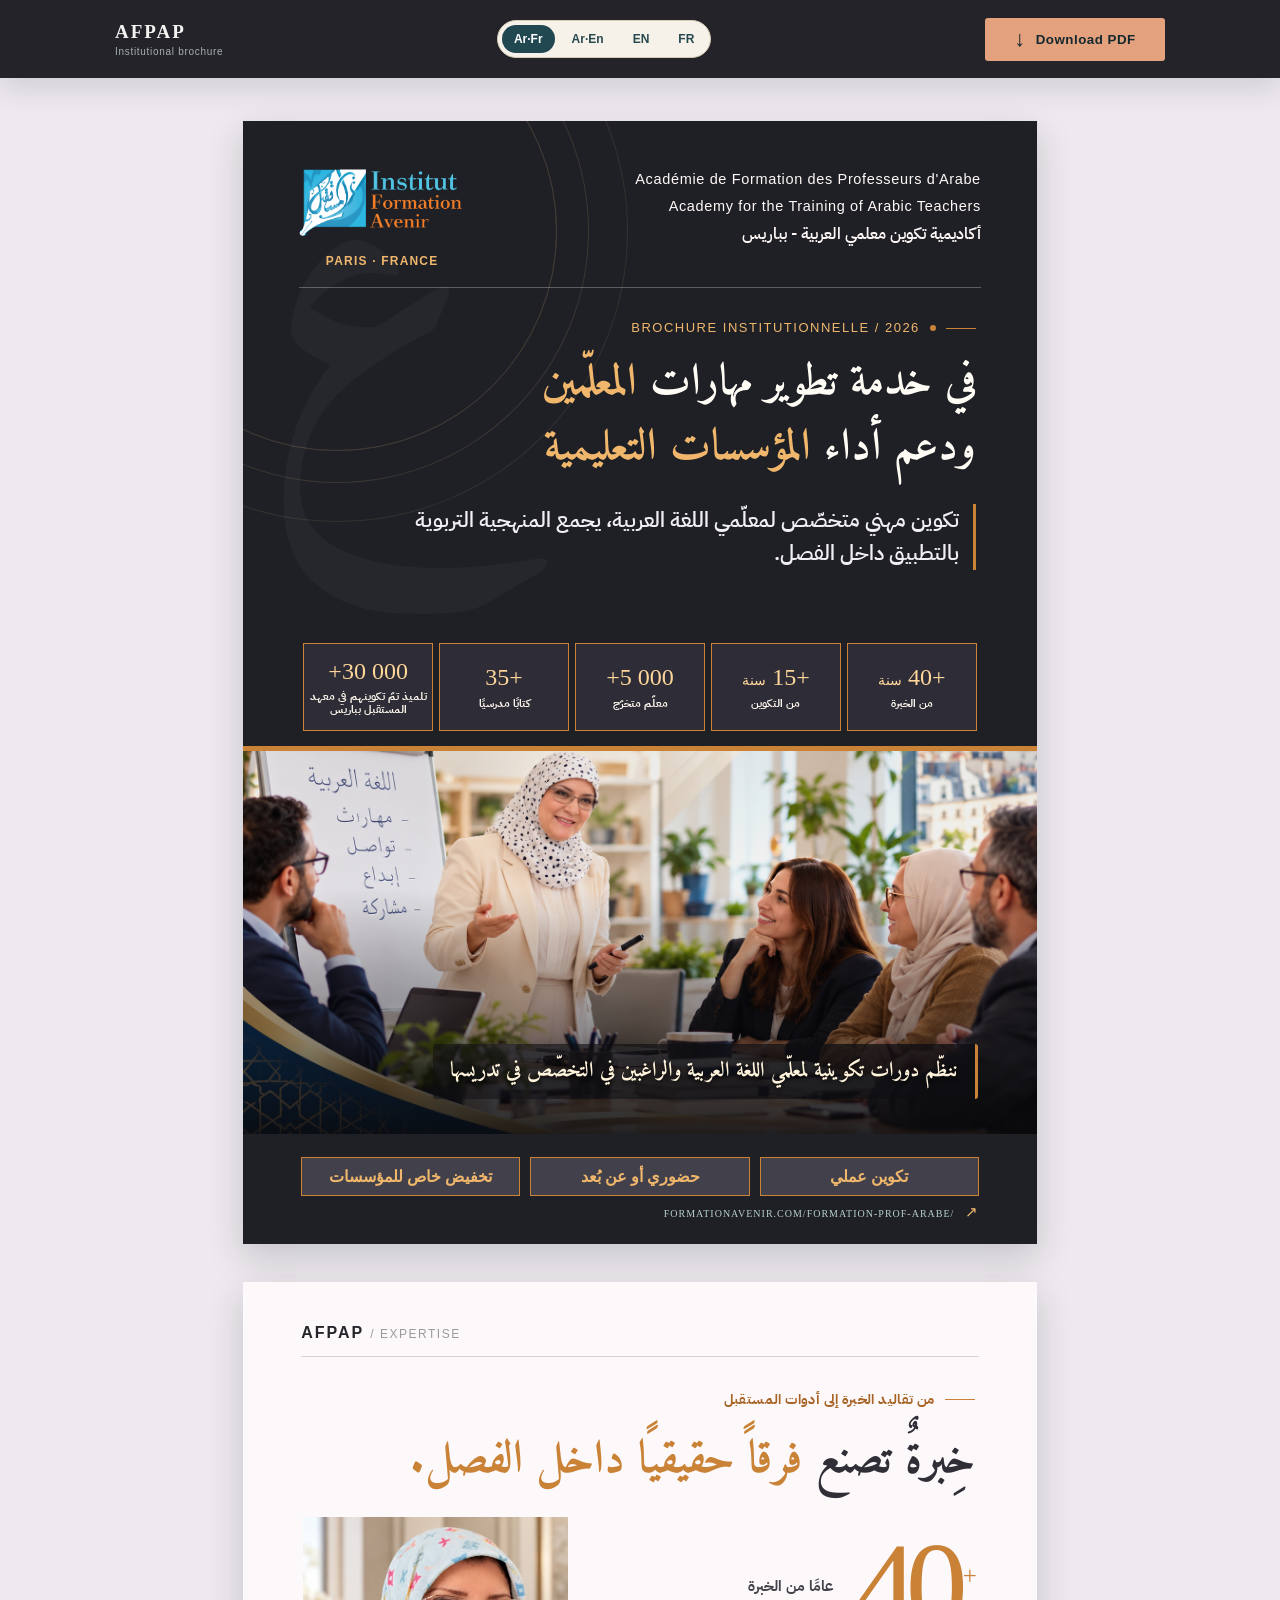
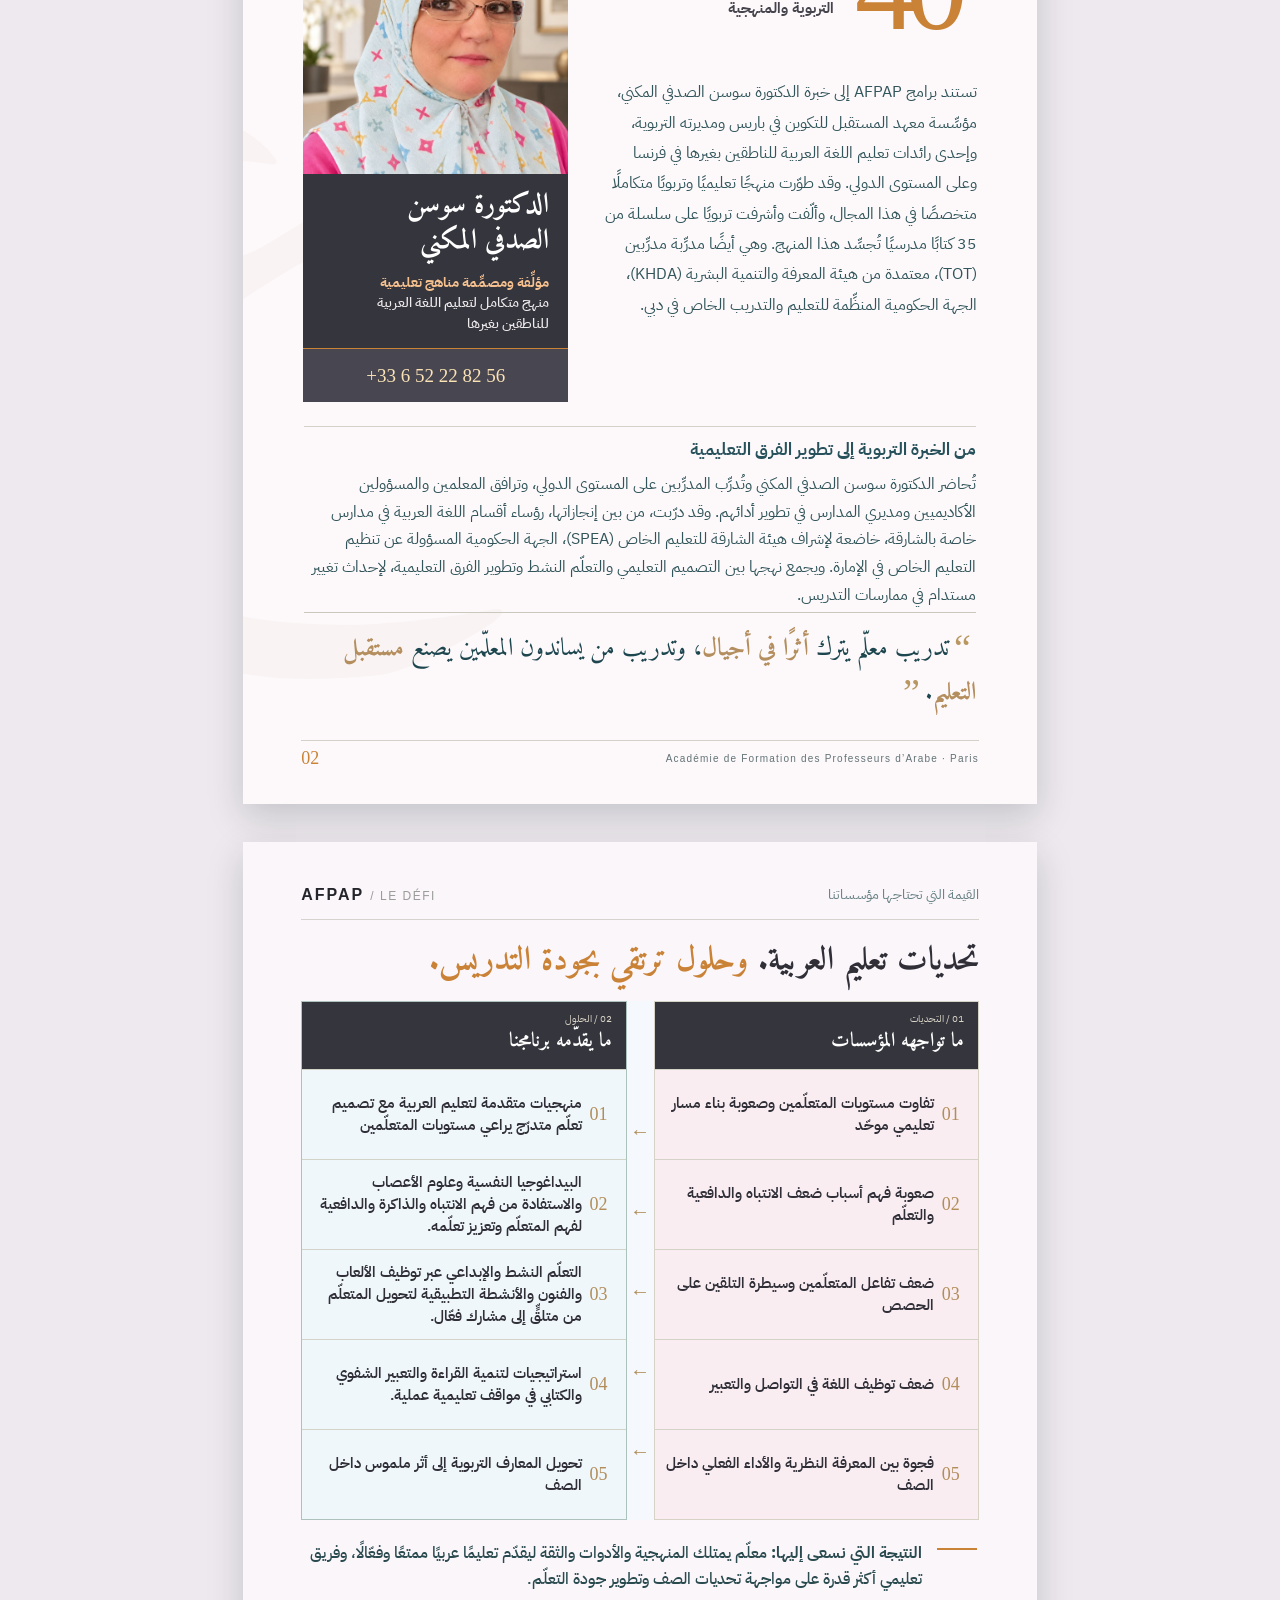
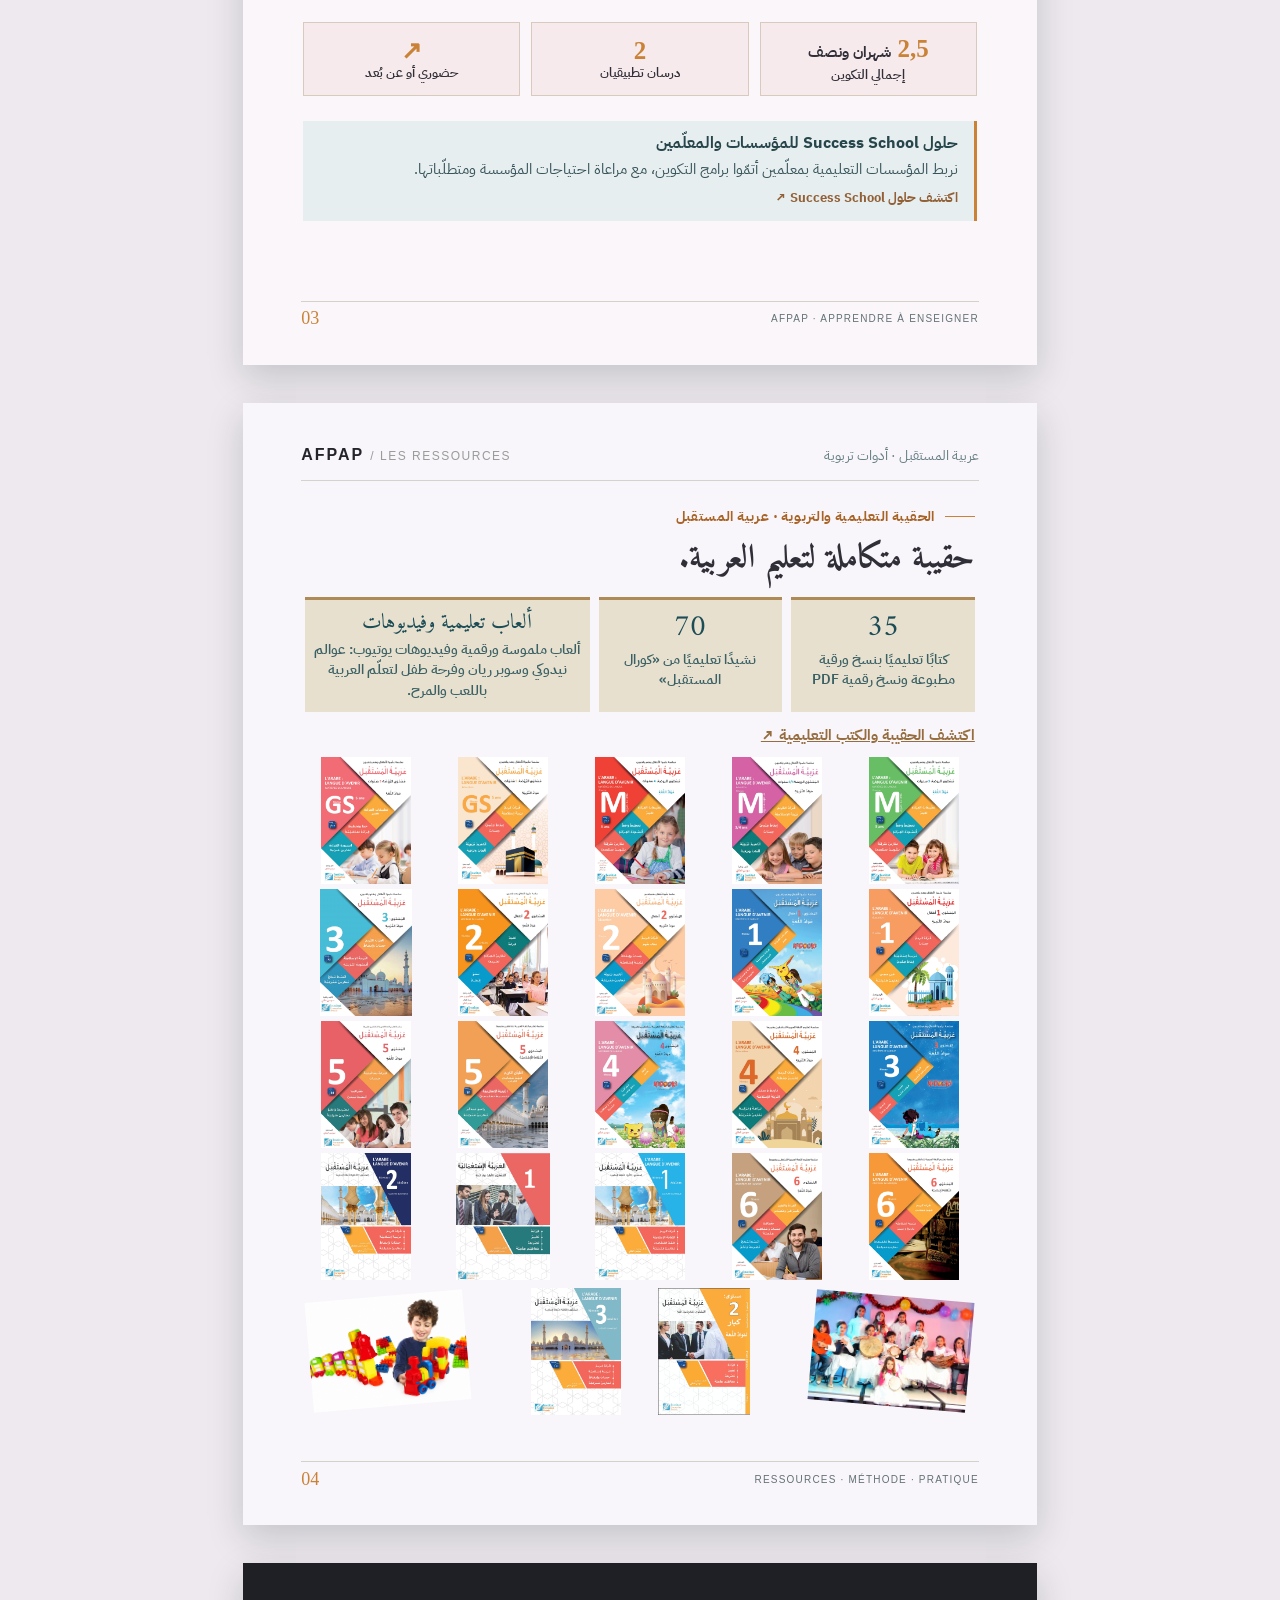
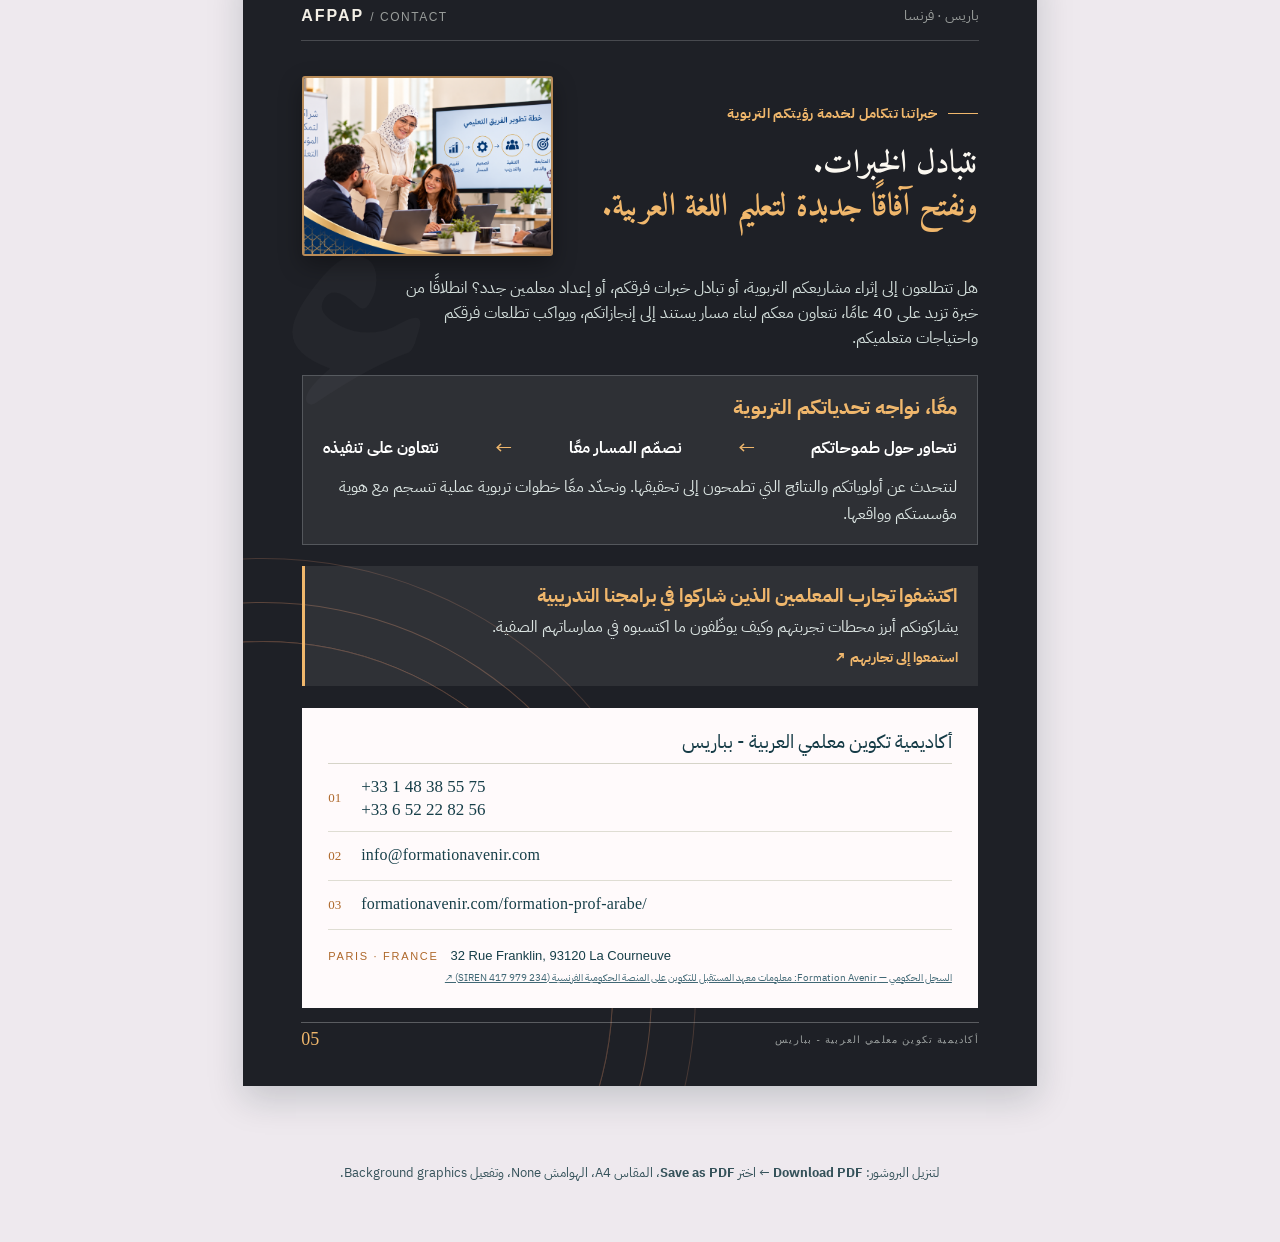
==== index.html @ acb8da2b "Fix Arabic number order and shorten fifth cover indicator" ====
<!doctype html>
<html lang="ar" dir="rtl">
	<head>
		<meta charset="utf-8" />
		<meta name="viewport" content="width=device-width, initial-scale=1" />
		<meta name="theme-color" content="#102e38" />
		<meta
			name="description"
			content="البروشور المؤسسي لأكاديمية AFPAP لتكوين معلّمي اللغة العربية في فرنسا."
		/>
		<title>AFPAP-Brochure-AR-FR</title>
		<link rel="stylesheet" href="style.css" />
	</head>
	<body>
		<!-- واجهة مشاهدة فقط: لا تظهر في ملف PDF -->
		<header class="viewer-bar" dir="ltr">
			<div class="viewer-brand">
				<span
					><strong>AFPAP</strong
					><small>Institutional brochure</small></span
				>
			</div>
			<nav class="language-switcher" aria-label="Brochure editions"><a href="./" aria-current="page">Ar·Fr</a><a href="en/">Ar·En</a><a href="english/">EN</a><a href="fr/">FR</a></nav><div class="viewer-actions">
				<button class="download-btn" type="button" onclick="window.print()">
					<span aria-hidden="true">↓</span> Download PDF
				</button>
			</div>
		</header>
		<main class="brochure brochure--programme-merged brochure--institutions-merged brochure--pricing-hidden" aria-label="بروشور أكاديمية AFPAP">
			<!-- PAGE 1: COVER -->
			<section class="page cover" id="cover" aria-label="غلاف البروشور">
				<div class="cover-background-deco"></div>
				<header class="cover-topline">
          <div class="identity">
            <div class="identity-names">
              <span class="identity-name-fr" lang="fr">Académie de Formation des Professeurs d'Arabe</span>
              <span class="identity-name-en" lang="en">Academy for the Training of Arabic Teachers</span>
              <span class="identity-name-ar" lang="ar">أكاديمية تكوين معلمي العربية - بباريس</span>
            </div>
          </div>
          <div class="institutional-lockup">
            <span class="identity-mark"><img src="assets/ifa-logo-mark.png" alt="شعار الأكاديمية AFPAP" /></span>
            <span class="identity-location">PARIS · FRANCE</span>
          </div>
        </header>
				<div class="cover-intro">
					<span class="kicker kicker--white"
						><i></i> BROCHURE INSTITUTIONNELLE / 2026</span
					>
					<h1>في خدمة تطوير مهارات <em>المعلّمين</em><br />ودعم أداء <em>المؤسسات التعليمية</em></h1>
					<div class="cover-intro-bottom">
						<span class="vertical-rule"></span>
						<p>
							تكوين مهني متخصّص لمعلّمي اللغة العربية، يجمع المنهجية التربوية
							بالتطبيق داخل الفصل.
						</p>
					</div>
				</div>
                <div class="cover-proof" lang="ar" aria-label="مؤشرات الخبرة التربوية"><div><strong>+40 <small>سنة</small></strong><span>من الخبرة</span></div><div><strong>+15 <small>سنة</small></strong><span>من التكوين</span></div><div><strong dir="ltr">+5&nbsp;000</strong><span>معلّم متخرّج</span></div><div><strong>+35</strong><span>كتابًا مدرسيًا</span></div><div><strong dir="ltr">+30&nbsp;000</strong><span>تلميذ تمّ تكوينهم في معهد المستقبل بباريس</span></div></div>
				<div
					class="cover-photo"
					role="img"
					aria-label="صورة توضيحية لورشة تكوين معلمين"
				>
					<div class="cover-photo-shade"></div>
					
					<div class="cover-photo-caption">
						<span>ننظّم دورات تكوينية لمعلّمي اللغة العربية والراغبين في التخصّص في تدريسها</span>
					</div>
				</div>
				<footer class="cover-footer">
					<div class="cover-modes"><span class="cover-feature">تكوين عملي</span><span class="cover-feature">حضوري أو عن بُعد</span><span class="cover-feature">تخفيض خاص للمؤسسات</span></div>
					<a class="cover-web" href="https://www.formationavenir.com/formation-prof-arabe/">FORMATIONAVENIR.COM/FORMATION-PROF-ARABE/ <span>↗</span></a>
				</footer>
			</section>

			<!-- PAGE 2: EXPERTISE -->
			<section
				class="page expertise paper-page"
				id="expertise"
				aria-label="الخبرة التربوية"
			>
				<div class="edge-letter" aria-hidden="true">ع</div>
				<div class="page-head">
					<div class="page-head-brand">AFPAP <span> / EXPERTISE</span></div>
					<span class="page-head-series"></span>
				</div>
				<div class="expertise-title">
					<span class="kicker">من تقاليد الخبرة إلى أدوات المستقبل</span>
					<h2>خِبرةٌ تصنع <em>فرقاً حقيقيًا داخل الفصل.</em></h2>
				</div>
				<div class="expertise-stage">
					<div class="founder-panel">
						
						<div class="founder-image-placeholder founder-photo" role="img" aria-label="الصورة الرسمية للدكتورة سوسن الصدفي المكني"></div>
						<div class="founder-name">
							<strong>الدكتورة سوسن<br />الصدفي المكني</strong><span class="founder-role"><span class="role-lead">مؤلِّفة ومصمِّمة مناهج تعليمية</span><br /><span class="role-detail">منهج متكامل لتعليم اللغة العربية<br />للناطقين بغيرها</span></span>
						</div><a class="founder-contact" href="tel:+33652228256" dir="ltr">+33 6 52 22 82 56</a></div><div class="expertise-copy">
						<div class="large-fact">
							<span>+</span><strong>40</strong>
							<p>عامًا من الخبرة<br />التربوية والمنهجية</p>
						</div>
						<p class="expertise-emphasis">تستند برامج AFPAP إلى خبرة الدكتورة سوسن الصدفي المكني، مؤسِّسة معهد المستقبل للتكوين في باريس ومديرته التربوية، وإحدى رائدات تعليم اللغة العربية للناطقين بغيرها في فرنسا وعلى المستوى الدولي. وقد طوّرت منهجًا تعليميًا وتربويًا متكاملًا متخصصًا في هذا المجال، وألّفت وأشرفت تربويًا على سلسلة من 35 كتابًا مدرسيًا تُجسِّد هذا المنهج. وهي أيضًا مدرِّبة مدرِّبين (TOT)، معتمدة من هيئة المعرفة والتنمية البشرية (KHDA)، الجهة الحكومية المنظِّمة للتعليم والتدريب الخاص في دبي.</p>
						
					</div>
				</div>
				<div class="founder-extra" lang="ar"><strong>من الخبرة التربوية إلى تطوير الفرق التعليمية</strong><p>تُحاضر الدكتورة سوسن الصدفي المكني وتُدرِّب المدرِّبين على المستوى الدولي، وترافق المعلمين والمسؤولين الأكاديميين ومديري المدارس في تطوير أدائهم. وقد درّبت، من بين إنجازاتها، رؤساء أقسام اللغة العربية في مدارس خاصة بالشارقة، خاضعة لإشراف هيئة الشارقة للتعليم الخاص (SPEA)، الجهة الحكومية المسؤولة عن تنظيم التعليم الخاص في الإمارة. ويجمع نهجها بين التصميم التعليمي والتعلّم النشط وتطوير الفرق التعليمية، لإحداث تغيير مستدام في ممارسات التدريس.</p></div><div class="editorial-note"><p><span class="quote-mark quote-mark--inline" aria-hidden="true">“</span>تدريب معلّم يترك <strong>أثرًا في أجيال</strong>، وتدريب من يساندون المعلّمين يصنع <strong>مستقبل التعليم</strong>.<span class="quote-mark quote-mark--inline" aria-hidden="true">”</span></p></div>
				<footer class="page-foot">
					<span>Académie de Formation des Professeurs d’Arabe · Paris</span
					><span class="page-counter"></span>
				</footer>
			</section>

			<!-- PAGE 3: CHALLENGE TO OUTCOME -->
			<section
				class="page challenges paper-page challenges--merged"
				id="challenges"
				aria-label="تحديات التعليم"
			>
				<div class="page-head">
					<div class="page-head-brand">AFPAP <span> / LE DÉFI</span></div>
					<span class="page-head-series"
						>القيمة التي تحتاجها مؤسساتنا</span
					>
				</div>
				<div class="challenges-intro"><h2>تحديات تعليم العربية. <em>وحلول ترتقي بجودة التدريس.</em></h2></div><div class="transformation-map"><div class="map-col map-col--before"><div class="map-header"><small>01 / التحديات</small><strong>ما تواجهه المؤسسات</strong></div><div class="map-entry"><b>01</b><span>تفاوت مستويات المتعلّمين وصعوبة بناء مسار تعليمي موحّد</span></div><div class="map-entry"><b>02</b><span>صعوبة فهم أسباب ضعف الانتباه والدافعية والتعلّم</span></div><div class="map-entry"><b>03</b><span>ضعف تفاعل المتعلّمين وسيطرة التلقين على الحصص</span></div><div class="map-entry"><b>04</b><span>ضعف توظيف اللغة في التواصل والتعبير</span></div><div class="map-entry"><b>05</b><span>فجوة بين المعرفة النظرية والأداء الفعلي داخل الصف</span></div></div><div class="map-spine" aria-hidden="true"><span>←</span><span>←</span><span>←</span><span>←</span><span>←</span></div><div class="map-col map-col--after"><div class="map-header"><small>02 / الحلول</small><strong>ما يقدّمه برنامجنا</strong></div><div class="map-entry"><b>01</b><span>منهجيات متقدمة لتعليم العربية مع تصميم تعلّم متدرّج يراعي مستويات المتعلّمين</span></div><div class="map-entry"><b>02</b><span>البيداغوجيا النفسية وعلوم الأعصاب والاستفادة من فهم الانتباه والذاكرة والدافعية لفهم المتعلّم وتعزيز تعلّمه.</span></div><div class="map-entry"><b>03</b><span>التعلّم النشط والإبداعي عبر توظيف الألعاب والفنون والأنشطة التطبيقية لتحويل المتعلّم من متلقٍّ إلى مشارك فعّال.</span></div><div class="map-entry"><b>04</b><span>استراتيجيات لتنمية القراءة والتعبير الشفوي والكتابي في مواقف تعليمية عملية.</span></div><div class="map-entry"><b>05</b><span>تحويل المعارف التربوية إلى أثر ملموس داخل الصف</span></div></div></div><div class="challenges-bottom"><div class="horizontal-accent"></div><p><strong>النتيجة التي نسعى إليها:</strong> معلّم يمتلك المنهجية والأدوات والثقة ليقدّم تعليمًا عربيًا ممتعًا وفعّالًا، وفريق تعليمي أكثر قدرة على مواجهة تحديات الصف وتطوير جودة التعلّم.</p></div><div class="merged-programme-facts"><div><div class="fact-primary"><b>2,5</b><span>شهران ونصف</span></div><span class="fact-caption">إجمالي التكوين</span></div><div><b>2</b><span>درسان تطبيقيان</span></div><div><b>↗</b><span>حضوري أو عن بُعد</span></div></div><div class="challenges-success-school"><strong>حلول Success School للمؤسسات والمعلّمين</strong><p>نربط المؤسسات التعليمية بمعلّمين أتمّوا برامج التكوين، مع مراعاة احتياجات المؤسسة ومتطلّباتها.</p><a href="https://success-school.net/school-solutions/" target="_blank" rel="noopener">اكتشف حلول Success School ↗</a></div><footer class="page-foot">
					<span>AFPAP · APPRENDRE À ENSEIGNER</span
					><span class="page-counter"></span>
				</footer>
			</section>

			<!-- PAGE 4: PROGRAM -->
			<section class="page program" id="program" aria-label="برنامج مدته شهران ونصف">
				<div class="program-number-ghost" aria-hidden="true">2,5</div>
				<div class="page-head page-head--light">
					<div class="page-head-brand">AFPAP <span>/ LE PROGRAMME</span></div>
					<span class="page-head-series">التكوين المهني</span>
				</div>
				<div class="program-heading">
					<span class="kicker kicker--white"
						>التكوين من المعرفة إلى الممارسة</span
					>
					<h2>شهران ونصف.<br /><em>ورشات تطبيقية.</em><br />أثرٌ في كل حصة.</h2>
					<p>
						برنامج متخصص يربط أسس التربية الحديثة بمنهجية تدريس العربية للناطقين
						بغيرها، ويمنح كل مشارك فرصة تطبيق ما يتعلمه.
					</p>
				</div>
				<div class="curriculum-list">
					<article class="curriculum-item">
						<span>01</span>
						<div>
							<strong>منهجية تدريس اللغة العربية</strong>
							<p>بناء الحصة، وتسلسل المهارات، والتدرّج في تقديم المفاهيم.</p>
						</div>
					</article>
					<article class="curriculum-item">
						<span>02</span>
						<div>
							<strong>البيداغوجيا وعلم النفس التربوي</strong>
							<p>فهم احتياجات المتعلمين والفروق الفردية وتحفيز التفاعل.</p>
						</div>
					</article>
					<article class="curriculum-item">
						<span>03</span>
						<div>
							<strong>الكفايات اللغوية وأدوات الشرح</strong>
							<p>توظيف المعرفة اللغوية والترجمة عند الحاجة لتبسيط المحتوى.</p>
						</div>
					</article>
					<article class="curriculum-item">
						<span>04</span>
						<div>
							<strong>الأنشطة والوسائل التعليمية</strong>
							<p>إدارة التفاعل وتوظيف الألعاب والموارد والتمارين التربوية.</p>
						</div>
					</article>
					<article class="curriculum-item curriculum-item--highlight">
						<span>05</span>
						<div>
							<strong>التكوين التطبيقي: درسان مصغّران</strong>
							<p>
								يقدّم كل مشارك درسين عمليين ليختبر تقديم الحصة ومهاراته
								التدريسية.
							</p>
						</div>
					</article>
				</div>
				<div class="program-footerline">
					<span><b>شهران ونصف</b> إجمالي التكوين</span
					><span><b>2</b> درسان تطبيقيان</span
					><span><b>↗</b> حضوري أو عن بُعد</span>
				</div>
				<footer class="page-foot page-foot--light">
					<span>FORMATION DES PROFESSEURS D'ARABE</span
					><span class="page-counter"></span>
				</footer>
			</section>

			<!-- PAGE 5: TEACHING RESOURCES -->
			<section
				class="page resources paper-page"
				id="resources"
				aria-label="المنهجية والموارد"
			>
				<div class="page-head">
					<div class="page-head-brand">AFPAP <span>/ LES RESSOURCES</span></div>
					<span class="page-head-series">عربية المستقبل · أدوات تربوية</span>
				</div>
				<div class="resources-intro"><span class="kicker">الحقيبة التعليمية والتربوية · عربية المستقبل</span><h2>حقيبة متكاملة لتعليم العربية.</h2><div class="kit-facts"><div><strong>35</strong><span>كتابًا تعليميًا بنسخ ورقية مطبوعة ونسخ رقمية PDF</span></div><div><strong>70</strong><span>نشيدًا تعليميًا من «كورال المستقبل»</span></div><div><strong>ألعاب تعليمية وفيديوهات</strong><span>ألعاب ملموسة ورقمية وفيديوهات يوتيوب: عوالم نيدوكي وسوبر ريان وفرحة طفل لتعلّم العربية باللعب والمرح.</span></div></div><a class="resource-link" href="https://www.formationavenir.com/nos-manuels-scolaires/">اكتشف الحقيبة والكتب التعليمية ↗</a></div>
				<div class="resource-books resource-books--gallery" aria-label="أغلفة الكتب التعليمية الاثنان والعشرون"><div class="resources-book-main">
<div class="resource-book-cover collection-cover--01" role="img" aria-label="غلاف الكتاب 1"></div>
<div class="resource-book-cover collection-cover--02" role="img" aria-label="غلاف الكتاب 2"></div>
<div class="resource-book-cover collection-cover--03" role="img" aria-label="غلاف الكتاب 3"></div>
<div class="resource-book-cover collection-cover--04" role="img" aria-label="غلاف الكتاب 4"></div>
<div class="resource-book-cover collection-cover--05" role="img" aria-label="غلاف الكتاب 5"></div>
<div class="resource-book-cover collection-cover--06" role="img" aria-label="غلاف الكتاب 6"></div>
<div class="resource-book-cover collection-cover--07" role="img" aria-label="غلاف الكتاب 7"></div>
<div class="resource-book-cover collection-cover--08" role="img" aria-label="غلاف الكتاب 8"></div>
<div class="resource-book-cover collection-cover--09" role="img" aria-label="غلاف الكتاب 9"></div>
<div class="resource-book-cover collection-cover--10" role="img" aria-label="غلاف الكتاب 10"></div>
<div class="resource-book-cover collection-cover--11" role="img" aria-label="غلاف الكتاب 11"></div>
<div class="resource-book-cover collection-cover--12" role="img" aria-label="غلاف الكتاب 12"></div>
<div class="resource-book-cover collection-cover--13" role="img" aria-label="غلاف الكتاب 13"></div>
<div class="resource-book-cover collection-cover--14" role="img" aria-label="غلاف الكتاب 14"></div>
<div class="resource-book-cover collection-cover--15" role="img" aria-label="غلاف الكتاب 15"></div>
<div class="resource-book-cover collection-cover--16" role="img" aria-label="غلاف الكتاب 16"></div>
<div class="resource-book-cover collection-cover--17" role="img" aria-label="غلاف الكتاب 17"></div>
<div class="resource-book-cover collection-cover--18" role="img" aria-label="غلاف الكتاب 18"></div>
<div class="resource-book-cover collection-cover--19" role="img" aria-label="غلاف الكتاب 19"></div>
<div class="resource-book-cover collection-cover--20" role="img" aria-label="غلاف الكتاب 20"></div>
</div><div class="resources-gallery-last"><div class="resources-side-art resources-side-art--songs" role="img" aria-label="صورة أناشيد كورال المستقبل"></div><div class="resources-final-books"><div class="resource-book-cover collection-cover--21" role="img" aria-label="غلاف الكتاب 21"></div><div class="resource-book-cover collection-cover--22" role="img" aria-label="غلاف الكتاب 22"></div></div><div class="resources-side-art resources-side-art--game" role="img" aria-label="صورة لعبة فرحة طفل"></div></div></div>
				</div>
				
				<footer class="page-foot">
					<span>RESSOURCES · MÉTHODE · PRATIQUE</span
					><span class="page-counter"></span>
				</footer>
			</section>
			<!-- PAGE 6: INSTITUTIONAL OFFER -->
			<section
				class="page institutions paper-page"
				id="institutions"
				aria-label="عرض المؤسسات"
			>
				<div class="page-head">
					<div class="page-head-brand">
						AFPAP <span>/ POUR LES ÉTABLISSEMENTS</span>
					</div>
					<span class="page-head-series">تكوين الفرق التعليمية</span>
				</div>
				<div class="institutions-hero">
					<div class="institutions-hero-copy">
						<span class="kicker">عرض مخصص للمؤسسات التعليمية</span>
						<h2>
							لا نكوّن معلّمًا<br />فقط؛ <em>نطوّر<br />فريقًا كاملًا.</em>
						</h2>
						<p>
							للمدارس والجمعيات والمعاهد التي تريد رفع كفاءة معلّمي العربية
							الحاليين أو إعداد معلّمين جدد بمنهجية واضحة ومشتركة.
						</p>
					</div>
					<div class="institution-image">
						<img
							src="assets/institution-team-demo.webp"
							alt="صورة توضيحية لفريق تربوي في جلسة تخطيط"
						/><span>التطوير يبدأ من الفريق</span>
					</div>
				</div>
				<div class="institution-benefits">
					<div>
						<span>01</span><strong>تكوين جماعي</strong>
						<p>تكوين فريق المعلمين وفق احتياجات المؤسسة.</p>
					</div>
					<div>
						<span>02</span><strong>تطبيق تربوي</strong>
						<p>تطبيق عملي مع موارد تعليمية ومرافقة بحسب العرض المتفق عليه.</p>
					</div>
					<div>
						<span>03</span><strong>تخفيض مالي للمؤسسات</strong>
						<p>تخفيضات خاصة للمؤسسات التعليمية، مع إمكانية التقسيط على أربع دفعات.</p>
					</div>
				</div>
				<div class="institution-process">
					<span class="process-label">كيف تبدأ الشراكة؟</span>
					<div>
						<b>نحدّد الاحتياج</b><i>←</i><b>نجمع عدد المشاركين</b><i>←</i
						><b>نبدأ التكوين</b>
					</div>
					<p class="secondary-contact">للتواصل: <a href="tel:+33148385575" dir="ltr">+33 1 48 38 55 75</a> <span class="contact-separator">·</span> <a href="tel:+33652228256" dir="ltr">+33 6 52 22 82 56</a></p>
				</div>
				<div class="institution-cta school-solutions"><strong>حلول Success School للمؤسسات والمعلّمين</strong><div class="solutions-description"><h3>توظيف معلّمين مؤهّلين</h3><p>نساعد المدارس والمعاهد والمؤسسات التعليمية في العثور على معلّمي لغة عربية مؤهّلين، من خلال ربطها بمعلّمين أتمّوا برامج التكوين، مع مراعاة احتياجات كل مؤسسة ومتطلّباتها.</p></div><a href="https://success-school.net/school-solutions/">اكتشف حلول Success School بالتفصيل ↗</a></div>
				<footer class="page-foot">
					<span>UNE FORMATION · UNE ÉQUIPE · UN IMPACT</span
					><span class="page-counter"></span>
				</footer>
			</section>

			<!-- PAGE 7: PRICE -->
			<section
				class="page pricing paper-page"
				id="pricing"
				aria-label="أسعار المؤسسات"
			>
				<div class="page-head">
					<div class="page-head-brand">
						AFPAP <span>/ TARIFS INSTITUTIONS</span>
					</div>
					<span class="page-head-series">عرض التسجيل الجماعي</span>
				</div>
				<div class="pricing-heading">
					<span class="kicker">أسعار التكوين للمؤسسات التعليمية</span>
					<h2>كلما كبر عدد المتأهلين،<br /><em>أصبح السعر أوفر.</em></h2>
					<p>
						هذه الأسعار مخصّصة للمؤسسات التعليمية، وتُحتسب لكل مشارك من المؤسسة نفسها، مع إمكانية السداد على
						أربع دفعات.
					</p>
				</div>
				<div
					class="price-grid"
					role="table"
					aria-label="أسعار تكوين معلمي العربية للمؤسسات"
				>
					<div class="price-row price-header" role="row">
						<div role="columnheader">عدد المشاركين</div>
						<div role="columnheader">سعر الشخص</div>
						<div role="columnheader" class="installment-header">أربع دفعات</div>
					</div>
					<div class="price-row" role="row">
						<div role="cell"><strong>1–3</strong><small>مشاركين</small></div>
						<div role="cell">
							<strong>880 <span>€</span></strong>
						</div>
						<div role="cell">4 × <b>220 €</b></div>
					</div>
					<div class="price-row" role="row">
						<div role="cell"><strong>4</strong><small>مشاركين</small></div>
						<div role="cell">
							<strong>800 <span>€</span></strong>
						</div>
						<div role="cell">4 × <b>200 €</b></div>
					</div>
					<div class="price-row" role="row">
						<div role="cell"><strong>5</strong><small>مشاركين</small></div>
						<div role="cell">
							<strong>700 <span>€</span></strong>
						</div>
						<div role="cell">4 × <b>175 €</b></div>
					</div>
					<div class="price-row price-row--feature" role="row">
						<div role="cell">
							<strong>6+</strong><small>مشاركين أو أكثر</small>
						</div>
						<div role="cell">
							<strong>600 <span>€</span></strong>
						</div>
						<div role="cell">4 × <b>150 €</b></div>
					</div>
				</div>
				<div class="pricing-feature">
					<span class="pricing-asterisk">↗</span>
					<div>
						<strong>حتى 280 € أقل لكل مشارك</strong>
						<p>
							مقارنة بسعر فئة 1–3 عند تسجيل ستة مشاركين أو أكثر من المؤسسة
							نفسها.
						</p>
					</div>
				</div>
				
				<footer class="page-foot">
					<span>INVESTIR DANS VOS ENSEIGNANTS</span
					><span class="page-counter"></span>
				</footer>
			</section>

			<!-- PAGE 8: CONTACT -->
			<section
				class="page contact"
				id="contact"
				aria-label="التواصل مع الأكاديمية"
			>
				<div class="contact-arc" aria-hidden="true"></div>
				<div class="contact-decoration" aria-hidden="true">ء</div>
				<header class="page-head page-head--light">
					<div class="page-head-brand">AFPAP <span>/ CONTACT</span></div>
					<span class="page-head-series">باريس · فرنسا</span>
				</header>
				<div class="contact-heading"><div class="contact-hero-copy"><span class="kicker kicker--white">خبراتنا تتكامل لخدمة رؤيتكم التربوية</span><h2>نتبادل الخبرات.<br /><em>ونفتح آفاقًا جديدة لتعليم اللغة العربية.</em></h2></div><div class="contact-team-photo"><img src="assets/institution-team-demo.webp" alt="فريق معلّمي العربية في جلسة عمل" /></div><p>هل تتطلعون إلى إثراء مشاريعكم التربوية، أو تبادل خبرات فرقكم، أو إعداد معلمين جدد؟ انطلاقًا من خبرة تزيد على 40 عامًا، نتعاون معكم لبناء مسار يستند إلى إنجازاتكم، ويواكب تطلعات فرقكم واحتياجات متعلميكم.</p></div><div class="contact-partnership-process"><strong>معًا، نواجه تحدياتكم التربوية</strong><div class="partnership-steps"><b>نتحاور حول طموحاتكم</b><i>←</i><b>نصمّم المسار معًا</b><i>←</i><b>نتعاون على تنفيذه</b></div><p>لنتحدث عن أولوياتكم والنتائج التي تطمحون إلى تحقيقها. ونحدّد معًا خطوات تربوية عملية تنسجم مع هوية مؤسستكم وواقعها.</p></div><div class="contact-testimonials"><strong>اكتشفوا تجارب المعلمين الذين شاركوا في برامجنا التدريبية</strong><p>يشاركونكم أبرز محطات تجربتهم وكيف يوظّفون ما اكتسبوه في ممارساتهم الصفية.</p><a href="https://www.formationavenir.com/formation-prof-arabe/#temoignages" target="_blank" rel="noopener">استمعوا إلى تجاربهم ↗</a></div><div class="contact-card contact-card--two-phones">
					<div class="contact-card-top"><span class="brand-small" lang="ar">أكاديمية تكوين معلمي العربية - بباريس</span></div>
					<div class="contact-line contact-phones" dir="ltr"><span>01</span><div class="contact-phone-numbers"><a href="tel:+33148385575">+33 1 48 38 55 75</a><a href="tel:+33652228256">+33 6 52 22 82 56</a></div></div>
					<a class="contact-line" href="mailto:info@formationavenir.com" dir="ltr"><span>02</span><strong>info@formationavenir.com</strong></a>
					<a class="contact-line website-line" href="https://www.formationavenir.com/formation-prof-arabe/" target="_blank" rel="noopener" dir="ltr"><span>03</span><strong>formationavenir.com/formation-prof-arabe/</strong></a>
					<div class="contact-address"><div class="contact-address-heading"><span>PARIS · FRANCE</span><strong>32 Rue Franklin, 93120 La Courneuve</strong></div><a class="legal-register" href="https://annuaire-entreprises.data.gouv.fr/entreprise/formation-avenir-417979234">السجل الحكومي — Formation Avenir: معلومات معهد المستقبل للتكوين على المنصة الحكومية الفرنسية (SIREN 417 979 234) ↗</a></div>
				</div>
				<footer class="page-foot page-foot--light">
					<span>أكاديمية تكوين معلمي العربية - بباريس</span
					><span class="page-counter"></span>
				</footer>
			</section>
		</main>
		<div class="screen-help">
			لتنزيل البروشور: <strong>Download PDF</strong> ← اختر
			<strong>Save as PDF</strong>، المقاس A4، الهوامش None، وتفعيل Background
			graphics.
		</div>
	</body>
</html>
---- style.css ----
/* ============================================================================
  AFPAP — INSTITUTIONAL BROCHURE / CODE EDITION
  Change global design tokens here. Change ALL page texts in index.html.
  PDF: Chrome / Edge > Print > Save as PDF / A4 / None / Background graphics.
  Add a page by duplicating <section class="page"> in index.html.
  Numbering is AUTOMATIC via CSS counters.
============================================================================ */
@import url('https://fonts.googleapis.com/css2?family=Amiri:wght@400;700&family=IBM+Plex+Sans+Arabic:wght@300;400;500;600;700&display=swap');

/* ORIGINAL COLOR VALUES — preserved for rollback; inactive mappings.
   #102f39 => #24252b
   #09242e => #1e2026
   #245760 => #45434b
   #4e938d => #797a84
   #f6f1e7 => #fcf5f6
   #faf8f3 => #fdf9fb
   #bc985e => #d88e68
   #d5bb82 => #e6ad8c
   #fffdfa => #fffafb
   #18333b => #302f38
   #697a7b => #686571
   #d9d4c8 => #e8dce3
   #cbd0cc => #eee9ee
   #101d23 => #232329
   #f9f7f1 => #faf6fa
   #f8f7f1 => #f5f8fc
   #f0ede4 => #f8eaf0
   #f7f8f2 => #eff7fb
   #f4f0e6 => #faf4f8
   #fbf9f4 => #fdf9fb
   #e3e2d8 => #f5eaf1
   #e9e3d6 => #faeaf0
   #e9dcc3 => #f9e3df
   #e5e9e2 => #edf5f9
   #234d53 => #3e3c46
   #234d54 => #3e3c46
   #173d46 => #35343c
   #133b43 => #35343c
   #34535a => #52505d
   #205b59 => #52505d
   #244650 => #45434e
   #092833 => #24252d
   #d7b778 => #e4a17e
   #efd5a4 => #f3c5a8
   #d6b67a => #e8ad8d
   #ba995e => #d99170
   #e0bf83 => #eeb493
   #e6c18b => #f0bd9c
   #d6ba83 => #e8ae8d
   #d7b575 => #eaae8a
   #d8b477 => #e8ab85
   #c3a26a => #d99979
   #e7c98c => #f4bc99
   #bd985e => #d99270
   #b49467 => #d99c7b
   #c9ac7d => #e2a484
   #d0aa6e => #e3a17e
   #d1b17a => #e7ab8d
   #e5be80 => #e8ab87
   #ddb77d => #ecaa89
   #d9e1dd => #f1eff3
   #b9cbc7 => #e7e5ec
   #1b3e46 => #42404a
   #294b51 => #45434b
   #194c53 => #44434e
   #426e6e => #686b7a
*/
:root{
  --deep:#24252b;
  --deepest:#1e2026;
  --pine:#45434b;
  --turquoise:#797a84;
  --cream:#fcf5f6;
  --paper:#fdf9fb;
  --bronze:#d88e68;
  --gold:#e6ad8c;
  --light:#fffafb;
  --ink:#302f38;
  --muted:#686571;
  --border:#e8dce3;
  --font-body:'IBM Plex Sans Arabic','Noto Sans Arabic',sans-serif;
  --font-display:'Amiri','Noto Naskh Arabic',serif;
}
*{box-sizing:border-box}
html{scroll-behavior:smooth}
body{margin:0;background:#eee9ee;color:var(--ink);font-family:var(--font-body);text-rendering:optimizeLegibility;-webkit-font-smoothing:antialiased}
.viewer-bar{position:sticky;z-index:80;top:0;height:78px;background:#232329;color:#f3f4f1;display:flex;align-items:center;justify-content:space-between;padding:0 max(calc((100vw - 1050px)/2),26px);box-shadow:0 10px 28px #10293123;font-family:Arial,sans-serif}
.viewer-brand{display:flex;align-items:center;gap:14px}.viewer-monogram{width:40px;height:40px;border:1px solid #d99c7b;display:flex;align-items:center;justify-content:center;font-family:Georgia,serif;font-size:26px}.viewer-monogram span{color:#d99c7b}.viewer-brand strong{font-family:Georgia,serif;font-size:19px;letter-spacing:2px;display:block}.viewer-brand small{display:block;color:#a7b0b0;font-size:10px;margin-top:3px;letter-spacing:.7px}.viewer-actions{display:flex;align-items:center;gap:26px}.viewer-hint{color:#aeb9b8;letter-spacing:.6px;font-size:11px}.download-btn{border:0;background:#e4a17e;color:#14282f;min-width:180px;height:43px;border-radius:3px;font-family:Arial,sans-serif;font-weight:700;letter-spacing:.5px;cursor:pointer;display:flex;align-items:center;justify-content:center;gap:10px}.download-btn:hover{background:#f3c5a8}.download-btn span{font-size:22px;font-weight:400;line-height:1}
.brochure{counter-reset:brochurePage;padding:43px 16px 60px;display:flex;align-items:center;flex-direction:column;gap:38px}
.page{counter-increment:brochurePage;display:block;position:relative;width:210mm;height:297mm;flex-shrink:0;overflow:hidden;background:var(--paper);color:var(--ink);box-shadow:0 13px 34px #0a22292e;isolation:isolate}
.page-counter::before{content:counter(brochurePage,decimal-leading-zero)}
.paper-page{background:var(--paper)}
.page-head{position:relative;z-index:3;margin:0 58px;padding:42px 0 14px;display:flex;align-items:center;justify-content:space-between;direction:ltr;border-bottom:1px solid #d5d3cb;font-family:Arial,sans-serif;color:var(--deep)}
.page-head-brand{font-size:16px;font-weight:700;letter-spacing:2px}.page-head-brand span{font-size:10px;font-weight:500;letter-spacing:1.5px;color:#999c98}
.page-head-series{font-family:var(--font-body);font-size:11px;color:#668084;direction:rtl;letter-spacing:0}
.page-head--light{color:#f3efe6;border-color:#ffffff30}.page-head--light .page-head-brand span,.page-head--light .page-head-series{color:#d9ded8a8}
.page-foot{position:absolute;bottom:29px;right:58px;left:58px;z-index:10;height:35px;display:flex;align-items:center;justify-content:space-between;flex-direction:row-reverse;direction:ltr;border-top:1px solid #d2d2ca;color:#627275;font-family:Arial,sans-serif;font-size:9px;letter-spacing:1.2px}.page-counter{font-family:Georgia,serif;color:var(--bronze);font-size:18px;letter-spacing:0}
.page-foot--light{color:#e0e7e3a0;border-color:#fff4}.page-foot--light .page-counter{color:#dfc48c}
.kicker{display:flex;align-items:center;gap:10px;color:#9a774a;font-weight:700;font-size:12px;letter-spacing:.4px}.kicker::before{content:'';display:inline-block;height:1px;width:30px;background:var(--bronze)}.kicker--white{color:#e8ae8d}.kicker--white::before{background:#b99a62}
.page h2,.cover h1{font-family:var(--font-display);font-weight:700;letter-spacing:-.8px;margin:0}.page h2 em,.cover h1 em{font-style:normal;color:var(--bronze)}
.page p{margin:0}
/* ------------------ COVER ------------------ */
.cover{background:var(--deepest);color:white}
.cover-background-deco{position:absolute;top:-110px;left:-126px;height:440px;width:440px;border:1px solid #cda86f35;border-radius:50%;box-shadow:0 0 0 31px #1e2026,0 0 0 32px #cda86f2a,0 0 0 70px #1e2026,0 0 0 71px #cda86f20;pointer-events:none}
.cover::after{content:'ع';position:absolute;top:14px;left:18px;font-family:var(--font-display);font-weight:700;font-size:390px;color:#ffffff08;line-height:1;pointer-events:none}
.cover-topline{position:relative;z-index:2;margin:0 56px;padding-top:44px;display:flex;justify-content:space-between;direction:rtl;align-items:center;border-bottom:1px solid #ffffff46;padding-bottom:22px}
.identity{display:flex;align-items:center;gap:14px;direction:ltr}.identity-mark{width:57px;height:58px;display:flex;align-items:center;justify-content:center;border:1px solid #d2b57c82;border-radius:50%;color:#d4b578;font-family:var(--font-display);font-size:47px;padding-bottom:4px}.identity strong{display:block;font-family:Georgia,serif;font-size:23px;letter-spacing:3px;color:#fcf9f1;line-height:1}.identity small{display:block;font-family:Arial,sans-serif;max-width:204px;font-size:8px;line-height:1.55;color:#d3cfc4;letter-spacing:.6px;margin-top:8px}.institutional-lockup{font-family:Georgia,serif;text-align:left;direction:ltr;font-size:12px;letter-spacing:1.8px;line-height:1.9;color:#f4ede0}.institutional-lockup span{font-size:9px;color:#c6ae7c;letter-spacing:3px}
.cover-intro{position:absolute;top:160px;right:61px;left:61px;z-index:2}.cover-intro .kicker{font:10px Arial,sans-serif;letter-spacing:1.5px}.cover-intro .kicker i{height:6px;width:6px;border-radius:100%;background:#e2a484}
.cover h1{font-size:59px;line-height:1.27;margin-top:14px;color:#fffcf5;text-shadow:0 1px #1e2026}.cover h1 em{color:#e8ab85}.cover h1>span{color:#e8ab85}
.cover-intro-bottom{margin-top:18px;display:flex;align-items:flex-start;gap:16px;max-width:492px}.vertical-rule{width:3px;flex:none;background:#c2a16c;height:51px;margin-top:6px}.cover-intro-bottom p{font-size:13.5px;line-height:2;color:#f1eff3;font-weight:400}
.cover-photo{position:absolute;top:640px;bottom:103px;left:0;right:0;background-image:url('assets/cover-workshop-demo.webp');background-size:cover;background-position:center center;border-top:5px solid #c6a46e}
.cover-photo-shade{position:absolute;inset:0;background:linear-gradient(180deg,rgba(5,29,37,.13),transparent 36%,rgba(7,30,38,.8) 97%)}
.floating-seal{position:absolute;top:-51px;left:58px;width:149px;height:149px;z-index:3;border-radius:100%;background:#eaae8a;border:9px solid var(--deepest);box-shadow:0 0 0 1px #eaae8a;display:flex;align-items:center;justify-content:center;flex-direction:column;color:#0d2c35;line-height:1}.floating-seal b{font:60px Georgia,serif;letter-spacing:-5px}.floating-seal span{font-size:15px;text-align:center;font-weight:700;line-height:1.25;margin-top:6px}
.cover-photo-caption{position:absolute;right:59px;bottom:28px;color:white}.cover-photo-caption span{display:block;font-size:11px;color:#ecd3a7;letter-spacing:.4px;margin-bottom:8px}.cover-photo-caption b{font-weight:600;font-size:16px}
.cover-footer{position:absolute;height:103px;bottom:0;right:0;left:0;background:var(--deepest);display:flex;flex-direction:column;gap:9px;justify-content:center;padding:0 58px}.cover-modes{display:flex;align-items:center;gap:11px;font-size:11px;white-space:nowrap}.cover-modes span{font:12px Georgia,serif;color:#e3a17e}.cover-modes i{height:3px;width:3px;background:#dbc193;border-radius:50%}.cover-web{font:10px Georgia,serif;letter-spacing:2.5px;color:#b9d1cd;direction:ltr;text-align:right}.cover-web span{color:#e7ab8d;font-size:15px;margin-left:7px}
.identity-mark{border:0;border-radius:2px;overflow:hidden;background:#fdfcf6;width:57px;height:62px;padding:4px;flex:none}.identity-mark img{height:100%;width:100%;object-fit:contain}
/* ------------------ EXPERTISE ------------------ */
.expertise .edge-letter{position:absolute;font:600px var(--font-display);top:42px;left:-176px;color:#bca77c10;pointer-events:none}
.expertise-title{position:relative;padding:37px 62px 0}.expertise h2{font-size:60px;line-height:1.16;margin-top:9px}.expertise-stage{position:relative;display:grid;grid-template-columns:265px 1fr;gap:35px;direction:ltr;margin:28px 60px 0;min-height:478px}
.founder-panel{direction:rtl;background:#f5eaf1;position:relative;height:485px;overflow:hidden}.founder-panel-tag{position:absolute;top:18px;right:19px;background:#35343c;color:#f8f1df;padding:5px 11px;z-index:2;font-size:10px}.founder-image-placeholder{height:346px;background:radial-gradient(circle at 52% 43%,#d9d7c8 0 30%,#bfc7bf 100%);display:flex;align-items:center;justify-content:center;flex-direction:column;gap:9px;color:#506c70;text-align:center}.portrait-icon{font:100px var(--font-display);opacity:.55;height:93px;line-height:1}.founder-image-placeholder strong{font-weight:600;font-size:14px;line-height:1.8}.founder-image-placeholder small{font-size:10px;opacity:.8}.founder-image-placeholder{position:relative;overflow:hidden}.founder-image-placeholder img{position:absolute;inset:0;width:100%;height:100%;object-fit:cover;z-index:2}
.founder-name{background:var(--deep);height:139px;color:white;padding:19px 21px}.founder-name small{font-size:10px;color:#d6b981;display:block}.founder-name strong{font-family:var(--font-display);font-size:29px;font-weight:700;line-height:1.37;display:block;margin-top:3px}
.expertise-copy{direction:rtl;padding-top:9px}.large-fact{height:142px;display:flex;align-items:baseline;gap:6px;position:relative}.large-fact>span{font:25px Georgia,serif;color:#c4a06c;position:relative;top:-45px}.large-fact strong{font:124px Georgia,serif;letter-spacing:-11px;line-height:1;color:#ae8753;direction:ltr}.large-fact p{font-size:15px;line-height:1.5;font-weight:700;color:#45434b;align-self:center;margin-right:15px}.expertise-copy .main-paragraph{font-size:14.2px;line-height:1.97;font-weight:600;color:#42404a;margin-top:8px}.expertise-copy>p:not(.main-paragraph){font-size:13.3px;line-height:2;color:#3e5657;margin-top:14px}.expertise-pills{display:flex;gap:6px;flex-wrap:wrap;margin-top:19px}.expertise-pills span{padding:9px 10px;background:#faeaf0;border-right:2px solid #d88e68;font-size:10.5px;font-weight:600}
.editorial-note{display:flex;align-items:center;gap:17px;position:absolute;bottom:89px;right:61px;left:61px;border-top:1px solid #c9c8be;padding-top:14px}.quote-mark{color:#b89760;font:65px Georgia,serif;line-height:1;height:45px}.editorial-note p{font-family:var(--font-display);font-size:25px;color:#1d464e}.editorial-note strong{color:#b48e5e}
/* ------------------ CHALLENGES ------------------ */
.challenges{background:#faf6fa}.challenges-intro{padding:33px 60px 0}.challenges h2{font-size:58px;line-height:1.24;margin-top:10px}.challenges-intro>p{font-size:14px;line-height:1.9;margin-top:11px;max-width:640px;color:#4f6463}
.transformation-map{margin:32px 58px 0;display:grid;grid-template-columns:1fr 34px 1fr;direction:rtl;gap:0;background:#f5f8fc}.map-col{min-width:0;border:1px solid #d6d2c6}.map-col--before{background:#f8eaf0}.map-col--after{background:#eff7fb;border-color:#acc2ba}.map-header{height:93px;padding:17px 19px;color:white;background:#52505d}.map-col--after .map-header{background:#52505d}.map-header small{display:block;color:#dbd6c7;font-size:10px;margin-bottom:8px}.map-header strong{font-family:var(--font-display);font-size:25px}.map-entry{height:105px;padding:14px 17px;border-top:1px solid #d4d3c8;display:flex;align-items:center;gap:13px}.map-entry b{color:#b28d59;font:20px Georgia,serif;direction:ltr;min-width:31px}.map-entry span{font-size:13px;line-height:1.8;font-weight:500}.map-spine{display:flex;flex-direction:column;align-items:center;justify-content:space-evenly;padding-top:82px;color:#b18c56;font-size:24px;font-family:Georgia,serif}
.challenges-bottom{margin:22px 60px 0;display:flex;gap:15px;align-items:flex-start}.horizontal-accent{height:2px;width:40px;flex:none;margin-top:13px;background:#b89865}.challenges-bottom p{font-size:13.4px;line-height:1.95;color:#294a4e;font-weight:500}.challenges-bottom small{display:block;font-weight:400;font-size:10px;color:#798583;margin-top:5px}
/* ------------------ PROGRAM ------------------ */
.program{background:var(--deepest);color:#fcf8ee}.program::before{content:'';position:absolute;top:0;left:0;width:290px;height:580px;background:linear-gradient(135deg,#2c5e63b8,#09242e00)}.program-number-ghost{position:absolute;left:-55px;top:60px;font:280px Georgia,serif;letter-spacing:-38px;color:#ffffff08;direction:ltr}
.program-heading{position:relative;padding:43px 62px 0;z-index:2}.program h2{color:#faf6ec;font-size:61px;line-height:1.18;margin-top:17px}.program h2 em{color:#d6b97e}.program-heading p{max-width:572px;font-size:14px;line-height:2;color:#c3d5d0;margin-top:11px}
.curriculum-list{margin:35px 63px 0;position:relative;z-index:3;display:grid;gap:0;border-top:1px solid #608084}.curriculum-item{display:flex;align-items:center;gap:24px;min-height:102px;border-bottom:1px solid #537077;padding:9px 3px}.curriculum-item>span{font:29px Georgia,serif;color:#d99979;min-width:54px;direction:ltr}.curriculum-item strong{font-size:17px;font-weight:600;color:#faf9f2;display:block}.curriculum-item p{font-size:12.2px;color:#e7e5ec;line-height:1.8;margin-top:2px}.curriculum-item--highlight{background:#3e3c46;margin:0 -17px;padding:10px 20px;border:1px solid #c3a16c5e}.curriculum-item--highlight strong{color:#f4bc99}
.program-footerline{display:grid;grid-template-columns:1fr 1fr 1fr;margin:27px 62px 0;border:1px solid #6e8b8980;height:60px;align-items:center}.program-footerline span{font-size:11px;text-align:center;color:#dce2da}.program-footerline span+span{border-right:1px solid #55716e}.program-footerline b{font:20px Georgia,serif;color:#d5b57a;margin-left:5px}
/* ------------------ RESOURCES ------------------ */
.resources{background:#faf4f8}.resources-intro{margin:37px 62px 0}.resources h2{font-size:63px;line-height:1.16;margin-top:9px}.resources-intro>p{font-size:13.7px;color:#4a6667;line-height:1.9;max-width:590px;margin-top:5px}
.resource-books{position:relative;direction:rtl;display:flex;gap:34px;align-items:flex-end;justify-content:center;margin:33px 52px 0;height:380px;background:linear-gradient(0deg,#dedaca 0px,#f5f1e8 24px,transparent 24px)}
.book{height:335px;width:185px;filter:drop-shadow(-13px 14px 9px #1e2a2b32);transform:perspective(900px) rotateY(-5deg);position:relative}.book::before{content:'';position:absolute;left:-12px;top:7px;bottom:8px;width:12px;background:#b8aea0;transform:skewY(29deg);box-shadow:inset -3px 0 2px #7f706453}.book--first{height:349px;z-index:2}.book--second{height:319px}.book--third{height:298px}.book-cover{height:100%;padding:16px;display:flex;align-items:center;flex-direction:column;text-align:center;position:relative;overflow:hidden;background:#44434e;color:#f7f0df;border:4px solid #eee3d3;box-shadow:0 0 0 1px #52717a inset}.book-cover::before{content:'';position:absolute;top:58px;right:-70px;height:170px;width:170px;border:1px solid #ceb57d8a;border-radius:50%;box-shadow:0 0 0 20px #0000,0 0 0 21px #ceb57d57,0 0 0 42px #0000,0 0 0 43px #ceb57d2e}.book--second .book-cover{background:#dfd2b6;color:#173b43;border-color:#f8f6eb}.book--third .book-cover{background:#686b7a}.book-cover img{position:absolute;inset:0;height:100%;width:100%;object-fit:cover;z-index:8}.book-cover-header{font:14px var(--font-display);border-bottom:1px solid currentColor;width:100%;padding-bottom:8px;position:relative;z-index:1}.book-symbol{font:105px var(--font-display);line-height:1.2;opacity:.5;margin-top:8px}.book-cover strong{font:29px var(--font-display);line-height:1.15;position:relative;z-index:1;margin-top:-4px}.book-cover>span{font-size:11px;position:relative;z-index:1;margin-top:14px}.book-cover small{font-size:8px;position:absolute;bottom:15px;right:12px;left:12px;opacity:.9;padding-top:7px;border-top:1px solid #ffffff66}
.resources-strip{margin:26px 61px 0;display:grid;grid-template-columns:repeat(3,1fr);border-top:1px solid #bdbbad;border-bottom:1px solid #bdbbad}.resources-strip div{display:flex;flex-direction:column;padding:15px 15px}.resources-strip div+div{border-right:1px solid #d6d0c4}.resources-strip b{font-size:14px;color:#214a51}.resources-strip span{font-size:10.5px;color:#6b7e7d;margin-top:6px;line-height:1.6}.resource-disclaimer{margin:17px 62px 0;display:flex;align-items:flex-start;gap:13px}.resource-disclaimer .asterisk{color:#bd945d;font-size:25px}.resource-disclaimer p{font-size:10.8px;line-height:1.9;color:#596b68}
/* ------------------ INSTITUTIONS ------------------ */
.institutions{background:#fdf9fb}.institutions-hero{margin:42px 59px 0;display:grid;grid-template-columns:1.06fr .94fr;gap:20px;align-items:start}.institutions-hero-copy{padding-top:2px}.institutions h2{font-size:57px;line-height:1.19;margin-top:17px}.institutions-hero-copy p{margin-top:13px;font-size:13.5px;line-height:1.97;color:#4b6668}.institution-image{height:368px;position:relative;overflow:hidden;background:#abbcba}.institution-image img{height:100%;width:100%;object-fit:cover;object-position:49% center}.institution-image::after{content:'';position:absolute;inset:45% 0 0;background:linear-gradient(0deg,#102f39bb,transparent)}.institution-image span{position:absolute;z-index:2;color:#fff;bottom:17px;right:17px;font-size:14px;font-weight:600}
.institution-benefits{display:grid;grid-template-columns:repeat(3,1fr);margin:47px 60px 0;border-top:1px solid #cad2cc;border-bottom:1px solid #cad2cc}.institution-benefits div{min-height:176px;padding:22px 16px}.institution-benefits div+div{border-right:1px solid #d6d8d3}.institution-benefits div span{font:24px Georgia,serif;color:#b69563;display:block;direction:ltr;text-align:right}.institution-benefits strong{display:block;margin-top:14px;font-family:var(--font-display);font-size:23px;color:#194651}.institution-benefits p{font-size:11.3px;line-height:1.85;color:#657778;margin-top:7px}
.institution-process{margin:43px 60px 0}.process-label{font-size:12px;color:#a4814f;font-weight:600}.institution-process>div{display:flex;align-items:center;gap:12px;justify-content:space-between;margin-top:20px}.institution-process b{font-size:14px;font-weight:600;color:#1b4750}.institution-process i{color:#ba9760;font-style:normal;font-size:19px}.institution-cta{margin:36px 60px 0;padding:19px 20px;background:#edf5f9;border-right:4px solid #b39767}.institution-cta span{font-size:14.2px;font-weight:600;line-height:1.9;color:#24565a}
/* ------------------ PRICING ------------------ */
.pricing{background:#faf6fa}.pricing-heading{margin:48px 60px 0}.pricing h2{font-size:60px;line-height:1.18;margin-top:13px}.pricing-heading>p{font-size:14.4px;color:#58706f;line-height:1.9;margin-top:9px}
.price-grid{margin:45px 60px 0;direction:rtl;border:1px solid #d0c8b9;overflow:hidden}.price-row{display:grid;grid-template-columns:1.12fr 1fr 1fr;min-height:99px;align-items:center;background:#fffafb;border-top:1px solid #e0dccf}.price-row>div{padding:12px 18px;display:flex;align-items:baseline;gap:6px;justify-content:center;flex-wrap:wrap}.price-row>div:first-child{justify-content:flex-start;padding-right:23px}.price-row>div+div{border-right:1px solid #e4ded2;height:100%;align-items:center}.price-header{min-height:57px;border:0;background:#35343c;color:#fbf6e9}.price-header>div{font-size:12px;font-weight:600;letter-spacing:.3px}.price-header>div+div{border-color:#f0eee82c}.price-row strong{font-family:Georgia,serif;font-size:34px;color:#1c454c;direction:ltr}.price-row div:first-child strong{font-size:35px}.price-row small{font-family:var(--font-body);font-size:10px;color:#798885}.price-row strong span{font-size:21px;color:#9a8c74}.price-row>div:last-child{font:18px Georgia,serif;direction:ltr;color:#576765}.price-row>div:last-child b{font-size:24px;color:#234e55;font-weight:600}.price-row--feature{background:#f9e3df;border-top:2px solid #b69c70}.price-row--feature strong,.price-row--feature>div:last-child b{color:#103b46}.price-row--feature small{color:#526966}
.pricing-feature{margin:29px 60px 0;padding:17px 22px;display:flex;align-items:center;gap:19px;background:#3e3c46;color:#fff}.pricing-asterisk{font:52px Georgia,serif;color:#ecaa89;line-height:1}.pricing-feature strong{display:block;font-family:var(--font-display);font-size:23px}.pricing-feature p{font-size:11.8px;line-height:1.8;margin-top:5px;color:#d3ddd7}.price-note{margin:22px 61px 0;font-size:11px;line-height:2;color:#6c7a78}
/* ------------------ CONTACT ------------------ */
.contact{background:var(--deepest);color:white}.contact-arc{position:absolute;left:-330px;bottom:-255px;width:700px;height:700px;border:1px solid #caad7947;border-radius:50%;box-shadow:0 0 0 38px #1e2026,0 0 0 39px #caad792e,0 0 0 82px #1e2026,0 0 0 83px #caad7925}.contact-decoration{position:absolute;left:18px;top:70px;font:500px var(--font-display);color:#ffffff07;line-height:1;pointer-events:none}.contact-heading{position:relative;z-index:2;margin:68px 60px 0}.contact h2{font-size:68px;line-height:1.19;color:#fbf8f1;margin-top:20px}.contact h2 em{color:#e8ad8d}.contact-heading>p{font-size:15px;line-height:2;color:#c9d7d1;max-width:593px;margin-top:23px}
.contact-card{position:relative;z-index:2;margin:49px 58px 0;padding:30px 35px 31px;background:#faf8f1;color:#183942}.contact-card-top{border-bottom:1px solid #d6d4c8;padding-bottom:21px;display:flex;align-items:baseline;justify-content:space-between;direction:ltr}.brand-small{font:31px Georgia,serif;letter-spacing:3px;color:#153b46}.brand-sub{font-size:9px;letter-spacing:.2px;color:#71817d;font-family:Arial,sans-serif}.contact-line{display:flex;align-items:center;gap:17px;padding:13px 0;text-decoration:none;color:#173f49;border-bottom:1px solid #dfddd3;font-family:Georgia,serif}.contact-line span{font-size:11px;color:#b18d5d;min-width:24px}.contact-line strong{font-size:22px;font-weight:400;letter-spacing:.2px;white-space:nowrap}.contact-line.website-line strong{font-size:17px}.contact-address{padding-top:22px;direction:ltr;text-align:left}.contact-address span{display:block;font:10px Arial,sans-serif;color:#b29262;letter-spacing:1.7px}.contact-address strong{display:block;font:13px Arial,sans-serif;color:#4e666b;margin-top:5px}
.contact-bottom{position:relative;z-index:2;display:flex;align-items:end;justify-content:space-between;margin:43px 62px 0}.contact-bottom p{font-family:var(--font-display);font-size:34px;line-height:1.3}.contact-bottom em{font-style:normal;color:#d9b97e}.contact-signoff{font-family:Georgia,serif;direction:ltr;text-align:left;font-size:11px;line-height:1.4;color:#dbe0d9;letter-spacing:1.2px}.contact-signoff strong{display:block;font-size:14px;letter-spacing:0}.contact-signoff span{display:block;color:#c0a678;font:8px Arial,sans-serif;letter-spacing:1px;margin-top:6px}
/* ------------------ SCREEN VIEW ------------------ */
.screen-help{text-align:center;font-size:13px;color:#35525a;margin:0 auto 42px;line-height:1.9;padding:15px}
@media(max-width:860px){.viewer-hint{display:none}.viewer-bar{padding:0 14px;height:68px}.viewer-brand strong{font-size:17px}.viewer-brand small{font-size:8px}.download-btn{min-width:138px;font-size:12px;height:40px}.brochure{transform-origin:top center;gap:20px;padding-top:30px}.page{zoom:calc((100vw - 28px) / 794px)}.screen-help{padding:8px 16px;font-size:11px}}
/* ------------------ PRINT PDF ------------------ */
@page{size:A4 portrait;margin:0}
@media print{
  html,body{margin:0;padding:0;background:white!important;print-color-adjust:exact!important;-webkit-print-color-adjust:exact!important}
  .viewer-bar,.screen-help{display:none!important}
  .brochure{display:block;margin:0;padding:0;gap:0;transform:none!important}
  .page{width:210mm!important;height:297mm!important;zoom:1!important;box-shadow:none!important;margin:0!important;border:0!important;break-after:page;page-break-after:always;break-inside:avoid;page-break-inside:avoid;print-color-adjust:exact!important;-webkit-print-color-adjust:exact!important}
  .page:last-child{break-after:auto;page-break-after:auto}
  a{color:inherit;text-decoration:none}
}

/* Original trainer portrait and 22-book gallery in resources page */
.founder-image-placeholder.founder-photo{background:#d5ddd7 url("assets/saoussen.jpg") center 30%/cover no-repeat}
.resources-intro{margin:31px 62px 0}
.resources-intro h2{font-family:var(--font-display);font-size:29px;line-height:1.45;white-space:nowrap;margin:9px 0 5px;letter-spacing:-.5px}
.resources-intro>p{font-size:12px;line-height:1.75;max-width:665px}
.resource-books.resource-books--gallery{height:auto;min-height:0;display:grid;grid-template-columns:repeat(6,minmax(0,1fr));grid-template-rows:repeat(4,132px);gap:12px 13px;margin:22px 61px 0;padding:0;align-items:stretch;justify-content:normal;background:none;direction:rtl}
.resource-book-cover{min-width:0;width:100%;height:132px;background-color:#e6e0d2;background-position:center;background-size:contain;background-repeat:no-repeat;border:1px solid #dbd0be;box-shadow:0 6px 11px #163c4226}
.resources-strip{margin:21px 61px 0}
.resources-strip div{padding:11px 12px}
.resource-disclaimer{margin:10px 62px 0}
.resource-disclaimer p{font-size:10px;line-height:1.6}
.collection-cover--01{background-image:url("assets/books/book-01.jpg")}
.collection-cover--02{background-image:url("assets/books/book-02.jpg")}
.collection-cover--03{background-image:url("assets/books/book-03.jpg")}
.collection-cover--04{background-image:url("assets/books/book-04.jpg")}
.collection-cover--05{background-image:url("assets/books/book-05.jpg")}
.collection-cover--06{background-image:url("assets/books/book-06.jpg")}
.collection-cover--07{background-image:url("assets/books/book-07.jpg")}
.collection-cover--08{background-image:url("assets/books/book-08.jpg")}
.collection-cover--09{background-image:url("assets/books/book-09.jpg")}
.collection-cover--10{background-image:url("assets/books/book-10.jpg")}
.collection-cover--11{background-image:url("assets/books/book-11.jpg")}
.collection-cover--12{background-image:url("assets/books/book-12.jpg")}
.collection-cover--13{background-image:url("assets/books/book-13.jpg")}
.collection-cover--14{background-image:url("assets/books/book-14.jpg")}
.collection-cover--15{background-image:url("assets/books/book-15.jpg")}
.collection-cover--16{background-image:url("assets/books/book-16.jpg")}
.collection-cover--17{background-image:url("assets/books/book-17.jpg")}
.collection-cover--18{background-image:url("assets/books/book-18.jpg")}
.collection-cover--19{background-image:url("assets/books/book-19.jpg")}
.collection-cover--20{background-image:url("assets/books/book-20.jpg")}
.collection-cover--21{background-image:url("assets/books/book-21.jpg")}
.collection-cover--22{background-image:url("assets/books/book-22.jpg")}

/* Layout corrections: Arabic headline diacritics, notices and safe page margins */
.expertise h2{font-size:54px;line-height:1.48;margin-top:14px;letter-spacing:0}
.expertise-title{padding-top:32px}
.expertise-stage{margin-top:20px}
.challenges h2,.program h2,.institutions h2,.pricing h2,.contact h2{line-height:1.38;letter-spacing:0}
.resources-intro h2{line-height:1.52;letter-spacing:0}
.resource-books.resource-books--gallery{grid-template-rows:repeat(4,123px);row-gap:11px;margin-top:20px}
.resource-book-cover{height:123px}
.resources-strip{margin-top:18px}
.resource-disclaimer{display:flex;flex-direction:row;align-items:flex-start;justify-content:flex-start;direction:rtl;gap:12px;margin:15px 62px 0;max-width:calc(100% - 124px);padding:0}
.resource-disclaimer .asterisk{display:block;flex:0 0 25px;line-height:1.1;text-align:center}
.resource-disclaimer p{display:block;flex:1 1 auto;min-width:0;margin:0;direction:rtl;text-align:right;font-size:10.6px;line-height:1.85;overflow-wrap:break-word}
.price-note{box-sizing:border-box;display:block;direction:rtl;text-align:right;margin:20px 61px 0;width:calc(100% - 122px);padding:0 10px 0 12px;line-height:1.9;overflow-wrap:break-word}

/* AFPAP polish: preserve A4 and existing eight-page composition */
.identity small{font-family:var(--font-body);font-size:10px;line-height:1.5;max-width:220px;direction:rtl;text-align:left;letter-spacing:0;color:#f7f3e9}
.institutional-lockup{font-size:11px;line-height:1.55;letter-spacing:0;max-width:280px}
.cover-intro-bottom{direction:rtl;align-items:center;gap:14px}
.cover-intro-bottom .vertical-rule{align-self:stretch;margin:0;height:auto;min-height:53px}
.cover-intro-bottom p{margin:0;line-height:1.8;text-align:right}
.cover-modes{font-size:14px;font-weight:700;gap:13px;color:#f5efe0}
.cover-modes span{font-size:15px;color:#e8ab87}
.cover-web{display:block;text-decoration:none;font-size:10px;letter-spacing:1px}
.cover-photo-caption b{font-size:15px}
.founder-extra{position:absolute;bottom:146px;left:365px;right:61px;padding:8px 0 0;border-top:1px solid #c9c6b8;direction:ltr;text-align:left;display:flex;flex-direction:column;gap:4px;color:#31555a;font-family:Arial,sans-serif}
.founder-extra strong{font-size:11px}.founder-extra span{font-size:9px;line-height:1.4}.founder-extra a{font-size:11px;color:#9c7649;text-decoration:none}
.expertise-pills{margin-top:9px}
.program-heading{padding-top:27px}
.program h2{font-size:50px;line-height:1.28;margin-top:8px}
.program-heading p{font-size:12.5px;line-height:1.65;margin-top:7px}
.curriculum-list{margin-top:18px}
.curriculum-item{min-height:90px;gap:17px;padding:6px 3px}
.curriculum-item--highlight{min-height:98px;padding:8px 20px}
.curriculum-item strong{font-size:16px}.curriculum-item p{font-size:11.5px;line-height:1.5}
.program-footerline{margin-top:14px;height:50px}
.resources-intro{margin-top:27px}
.resources-intro>p{font-size:11.4px;line-height:1.6;max-width:674px}
.resource-link{color:#956d3f;text-decoration:underline;font-weight:700}
.resource-books.resource-books--gallery{margin-top:15px;grid-template-rows:repeat(4,120px);row-gap:10px}
.resource-book-cover{height:120px}
.resources-strip{margin-top:14px}
.resource-disclaimer{margin-top:11px}
.institution-proof{display:grid;grid-template-columns:repeat(4,1fr);direction:ltr;text-align:center;gap:5px;margin:10px 60px 0}
.institution-proof span{font:10px Arial,sans-serif;color:#587172;display:flex;flex-direction:column;gap:3px}
.institution-proof b{font:25px Georgia,serif;color:#9f7b49}
.installment-header{color:#f6e2ad!important;font-size:15px!important;font-weight:800!important}
.contact-signoff{max-width:230px;font-size:10px}.contact-signoff strong{font-size:12px;line-height:1.5}
.legal-register{display:block;margin-top:9px;font-size:10px;color:#416875;text-decoration:underline;direction:rtl;text-align:right}

/* Keep added proof metrics clear of the A4 page footer */
.founder-extra{bottom:176px}
.institutions-hero{margin-top:30px}
.institution-image{height:343px}
.institution-benefits{margin-top:23px}
.institution-benefits div{min-height:130px;padding:12px 15px}
.institution-benefits strong{margin-top:8px;font-size:21px}
.institution-benefits p{margin-top:3px;font-size:10.9px;line-height:1.55}
.institution-process{margin-top:24px}
.institution-process>div{margin-top:10px}
.institution-cta{margin-top:19px;padding:10px 17px}
.institution-cta span{font-size:12px;line-height:1.55}
.institution-proof{margin-top:8px}

/* Final requested composition refinements */
.cover-photo-caption{bottom:35px}
.cover-photo-caption span{font-family:var(--font-display);font-size:25px;line-height:1.4;letter-spacing:0;font-weight:700;color:#fff4da}
.cover-proof{position:absolute;top:560px;right:60px;left:60px;z-index:3;display:grid;grid-template-columns:repeat(4,minmax(0,1fr));gap:9px;direction:ltr}
.cover-proof>div{display:flex;align-items:center;justify-content:center;flex-direction:column;min-height:63px;background:#24252d;border:1px solid #d99170;padding:7px 3px;text-align:center;box-sizing:border-box}
.cover-proof strong{font:25px Georgia,serif;color:#f0bd9c;line-height:1.1}.cover-proof span{font:9px Arial,sans-serif;color:#eaf3ed;margin-top:5px}
.cover-footer{height:110px;gap:7px}
.cover-photo{bottom:110px}
.cover-modes{display:grid;grid-template-columns:repeat(3,minmax(0,1fr));gap:10px;direction:rtl;font-size:12px}
.cover-feature{display:flex;align-items:center;justify-content:center;gap:7px;white-space:nowrap;min-width:0;padding:8px 4px;border:1px solid #b5a075;background:#45434e;color:#fff7e7}
.cover-feature b{display:grid;place-items:center;flex:0 0 25px;height:25px;border-radius:50%;background:#eeb493;color:#153945;font:11px Georgia,serif}
.founder-name{padding:11px 19px;height:139px}
.founder-name strong{font-size:25px;line-height:1.24;margin-top:1px}
.founder-phone{display:block;color:#edd4a3;text-decoration:none;font:12px Georgia,serif;text-align:center;margin-top:7px}
.founder-extra{left:365px;right:62px;bottom:170px;max-height:132px;overflow:hidden;padding-top:9px}
.founder-extra strong{font-size:14px;color:#27515b}
.founder-extra p{font-size:11px;line-height:1.5;color:#395960;margin:3px 0}
.expertise-copy>p:not(.main-paragraph){font-size:12.5px;line-height:1.75;margin-top:9px}
.expertise-pills{margin-top:7px}
.resources-intro>p{font-size:12.1px;line-height:1.65;max-width:680px;margin-top:8px}
.resource-books.resource-books--gallery{grid-template-rows:repeat(4,110px);margin-top:15px;row-gap:9px}
.resource-book-cover{height:110px}
.resources-strip{margin-top:14px}
.institution-cta{margin-top:12px;padding:13px 18px}
.institution-cta span{font-size:12.4px;line-height:1.65}
.institution-cta strong{font-size:13px;color:#1b444c}
.contact-card{margin-top:38px;padding-top:23px;padding-bottom:21px}
.legal-register{font-size:11px;line-height:1.55;letter-spacing:0}
.contact-address{padding-top:15px}
.contact-bottom{margin-top:33px}

/* Focused fixes for cover, founder, teaching kit and school solutions */
.floating-seal{display:none!important}
.founder-image-placeholder.founder-photo{height:300px}
.founder-name{height:134px;padding:13px 19px}
.founder-name strong{font-size:29px;line-height:1.37}
.founder-contact{display:flex;align-items:center;justify-content:center;height:51px;background:#2f5960;color:#fae3b4;text-decoration:none;font:15px Georgia,serif;border-top:1px solid #d99270}
.founder-extra{position:absolute;right:62px;left:365px;bottom:174px;padding-top:8px;max-height:none;overflow:visible}
.founder-extra strong{font-size:16px;line-height:1.4}
.founder-extra p{font-size:13px;line-height:1.62;margin:5px 0;color:#31555a}
.expertise-copy .main-paragraph{line-height:1.78}
.expertise-pills{margin-top:7px}
.resources-intro h2{font-size:36px;line-height:1.45}
.resources-intro{margin-top:25px}
.kit-facts{display:grid;grid-template-columns:repeat(3,minmax(0,1fr));gap:9px;margin:15px 0 9px;direction:rtl}
.kit-facts>div{background:#e8e0cf;border-top:3px solid #ae8a56;padding:10px 9px;text-align:center;display:flex;flex-direction:column;gap:4px;min-height:76px}
.kit-facts strong{font:30px var(--font-display);color:#1c4d56;line-height:1.2}
.kit-facts span{font-size:11px;line-height:1.55;color:#3b6165}
.resources-intro>.resource-link{display:inline-block;font-size:12px;margin-top:3px}
.resource-books.resource-books--gallery{grid-template-rows:repeat(4,112px);row-gap:8px;margin-top:16px}
.resource-book-cover{height:112px}
.school-solutions{margin-top:27px;padding:15px 18px 14px}
.school-solutions>strong{font-size:16px;color:#173f46;display:block;margin-bottom:8px}
.solutions-grid{display:grid;grid-template-columns:repeat(3,minmax(0,1fr));gap:13px}
.solutions-grid p{font-size:11px;line-height:1.65;color:#375961;margin:0}
.solutions-grid b{display:block;color:#1a4750;font-size:12px;margin-bottom:4px}
.school-solutions>a{display:inline-block;margin-top:9px;font-size:11px;color:#89622f}
.institution-process{margin-top:20px}
.institution-cta.school-solutions{margin-top:25px}

/* Five-across educational covers: 20 + 2, with distinctive artwork slots */
.resource-books.resource-books--gallery{display:block;height:auto;min-height:0;margin:14px 61px 0;background:none}
.resources-book-main{display:grid;direction:rtl;grid-template-columns:repeat(5,minmax(0,1fr));gap:7px 12px}
.resources-book-main .resource-book-cover{height:101px;width:100%;background-size:contain}
.resources-gallery-last{direction:rtl;display:grid;grid-template-columns:1fr 2fr 1fr;gap:14px;align-items:center;margin-top:10px;padding:0 5px}
.resources-final-books{display:grid;grid-template-columns:repeat(2,minmax(0,1fr));gap:12px;max-width:245px;width:100%;margin:auto}
.resources-final-books .resource-book-cover{height:108px}
.resources-side-art{height:107px;background-color:#e3dbc9;background-repeat:no-repeat;background-size:contain;background-position:center;border:1px solid #b7a281;box-shadow:0 8px 15px #142e3929}
.resources-side-art--songs{background-image:url("assets/resources-songs.jpg");transform:rotate(5deg)}
.resources-side-art--game{background-image:url("assets/resources-game.jpg");transform:rotate(-5deg)}
.institution-cta.school-solutions{margin-top:39px}

/* Final legibility adjustments — cover metrics, portrait book covers, school solutions */
.cover-proof>div{min-height:72px;padding:7px 4px}
.cover-proof strong{font-size:27px}
.cover-proof span{font-family:Arial,sans-serif;font-size:12px;line-height:1.2;font-weight:700;color:#fff9ed;margin-top:5px;letter-spacing:0}
.resource-books.resource-books--gallery{margin-top:10px}
.resources-book-main{column-gap:13px;row-gap:6px}
.resources-book-main .resource-book-cover{width:83px;height:111px;justify-self:center;background-size:contain}
.resources-gallery-last{margin-top:6px}
.resources-final-books .resource-book-cover{width:83px;height:111px;justify-self:center;background-size:contain}
.resources-side-art{height:107px}
.institution-cta.school-solutions{padding:16px 18px}
.school-solutions>strong{font-size:18px;margin-bottom:10px}
.solutions-grid{gap:16px}
.solutions-grid p{font-size:13px;line-height:1.6}
.solutions-grid b{font-size:14px;margin-bottom:5px}
.school-solutions>a{font-size:13px;margin-top:10px}

/* Focused image fixes: original transparent academy logo and resources (Oct 2026) */
.cover-topline .identity-mark{width:91px;height:82px;flex:0 0 91px;padding:0;background:transparent;border:0;border-radius:0;box-shadow:none;overflow:visible}
.cover-topline .identity-mark img{display:block;width:100%;height:100%;object-fit:contain;background:transparent;border:0;box-shadow:none}
/* Remove decorative frames behind the songs and game photography. */
.resources-side-art{height:110px;background-color:transparent;border:0;box-shadow:none;background-size:cover;background-position:center;overflow:hidden}
/* Actual book covers are portrait format; make them larger without stretching. */
.resources-book-main .resource-book-cover,.resources-final-books .resource-book-cover{width:99px;height:127px;max-width:100%;background-size:contain;background-position:center;background-repeat:no-repeat}
.resources-book-main{row-gap:5px}
.resources-gallery-last{margin-top:8px}

/* PR #2 follow-up: larger crest, restored header divider, borderless book images */
.cover-topline{padding-bottom:8px}
.cover-topline .identity-mark{width:106px;height:94px;flex-basis:106px}
.resources-book-main .resource-book-cover,.resources-final-books .resource-book-cover{border:0;box-shadow:none;background-color:transparent;border-radius:0}

/* Raise the entire cover header and its divider together without crossing the logo */
.cover-topline{padding-top:30px}

/* Language version navigation: screen only, independent print documents */
.viewer-bar{gap:12px}
.language-switcher{display:flex;align-items:center;justify-content:center;gap:5px;direction:ltr;margin-inline:auto;border:1px solid #d5cbb6;border-radius:999px;padding:4px;background:#f6f2e9}
.language-switcher a{display:inline-flex;align-items:center;justify-content:center;white-space:nowrap;padding:7px 12px;border-radius:999px;font:600 12px Arial,sans-serif;text-decoration:none;color:#264951;direction:ltr}
.language-switcher a[aria-current="page"]{background:#214751;color:#fff}
@media(max-width:860px){.viewer-bar{height:auto;min-height:68px;flex-wrap:wrap;padding-block:8px}.language-switcher{order:3;width:100%;margin:0}.language-switcher a{flex:1}.viewer-actions{margin-inline-start:auto}}
@media print{.language-switcher{display:none!important}}

/* Accessible reading sizes and multilingual academy cover header — both editions */
.cover-topline{direction:rtl;align-items:center;justify-content:space-between;padding-top:24px;padding-bottom:12px;min-height:155px;gap:24px}
.cover-topline .identity{flex:1;min-width:0;direction:rtl;align-items:center;justify-content:flex-start}
.cover-topline .identity-names{direction:rtl;text-align:right;display:flex;flex-direction:column;align-items:flex-start;gap:3px}
.cover-topline .identity-names strong{font-family:Georgia,serif;font-size:31px;letter-spacing:2px;color:#fff8eb;line-height:1.1;margin-bottom:3px}
.cover-topline .identity-names span{display:block;color:#f4ead8;font-size:12px;line-height:1.4;letter-spacing:0;max-width:none}
.cover-topline .identity-names .identity-name-fr,.cover-topline .identity-names .identity-name-en{direction:ltr;text-align:right;font-family:Arial,sans-serif;font-size:11.5px}
.cover-topline .identity-names .identity-name-ar{font-size:13px;font-weight:600}
.cover-topline .institutional-lockup{flex:0 0 148px;max-width:148px;display:flex;flex-direction:column;align-items:center;justify-content:center;gap:2px;direction:ltr;text-align:center}
.cover-topline .institutional-lockup .identity-mark{width:122px;height:102px;flex:none;display:block;padding:0;background:transparent;border:0;box-shadow:none;overflow:visible}
.cover-topline .institutional-lockup .identity-mark img{width:100%;height:100%;object-fit:contain;display:block}
.cover-topline .institutional-lockup .identity-location{display:block;font:700 11px/1.3 Arial,sans-serif;letter-spacing:1px;color:#e7c999}
.cover-intro{top:187px}
.cover h1{font-size:55px;line-height:1.29}
.cover-intro-bottom p{font-size:15px;line-height:1.9}
.cover-photo-caption span{font-size:27px}
.cover-feature{font-size:13px}
.cover-proof span{font-size:13px}
.page h2{letter-spacing:0}
.expertise h2{font-size:52px;line-height:1.43}
.challenges h2{font-size:53px;line-height:1.38}
.program h2{font-size:49px;line-height:1.39}
.resources-intro h2{font-size:33px;line-height:1.42}
.institutions h2{font-size:49px;line-height:1.37}
.pricing h2{font-size:53px;line-height:1.38}
.contact h2{font-size:58px;line-height:1.35}
.expertise-copy .main-paragraph{font-size:15px}
.expertise-copy>p:not(.main-paragraph){font-size:14px}
.founder-extra p{font-size:13.5px}
.challenges-intro>p,.program-heading p,.institutions-hero-copy p,.pricing-heading>p,.contact-heading>p{font-size:15px}
.map-entry span{font-size:14px}
.curriculum-item strong{font-size:17px}
.curriculum-item p{font-size:13px}
.institution-benefits p{font-size:12.5px}
.institution-cta span{font-size:13.2px}
.solutions-grid p{font-size:13.4px}
.solutions-grid b{font-size:14.5px}
.kit-facts span{font-size:12px}
.resources-intro>.resource-link{font-size:13px}
.contact-address strong{font-size:14px}
.legal-register{font-size:11.5px}
.resources-strip span{font-size:12px}
.price-row small{font-size:11.5px}
.price-header>div{font-size:13.5px}

/* PR #4 corrective pass: prevent cover overlap, readable small print */
.cover-topline{min-height:167px;padding-top:20px;padding-bottom:12px;gap:14px}
.cover-topline .institutional-lockup{flex-basis:166px;max-width:166px;gap:3px}
.cover-topline .institutional-lockup .identity-mark{width:146px;height:122px}
.cover-topline .institutional-lockup .identity-location{font-size:12px;letter-spacing:1.2px}
.cover-topline .identity-names{width:100%;align-items:stretch;gap:7px}
.cover-topline .identity-names strong{font-size:33px;margin-bottom:2px}
.cover-topline .identity-names span{font-size:14px;line-height:1.5}
.cover-topline .identity-names .identity-name-fr,.cover-topline .identity-names .identity-name-en{font-size:13px;letter-spacing:.2px;text-align:right}
.cover-topline .identity-names .identity-name-ar{font-size:15px;line-height:1.55;text-align:right}
.cover-intro{top:198px}
.cover h1{font-size:49px;line-height:1.28;letter-spacing:0;white-space:normal}
.cover-intro-bottom{margin-top:11px;max-width:585px}
.cover-intro-bottom p{font-size:15.5px;line-height:1.75}
.page-head-series,.kicker{font-size:12px}
.page-head-brand span{font-size:12px}
.expertise h2,.challenges h2,.institutions h2,.pricing h2,.contact h2{line-height:1.26}
.program h2{line-height:1.3}
.resources-intro h2{line-height:1.4}
.founder-name small{font-size:12px}
.founder-panel-tag{font-size:12px}
.expertise-pills span{font-size:12px}
.map-header small{font-size:12px}
.map-entry span{line-height:1.6}
.institution-benefits p{line-height:1.6}
.resource-books .resource-book-cover{background-size:contain}
.contact-line span{font-size:13px}
.contact-address span{font-size:12px}
.price-row small{font-size:12px}
.page-foot{font-size:10px}

/* PR #4 screenshot adjustments — cover rhythm and final-page signature */
.cover-topline .institutional-lockup{gap:0}
.cover-topline .institutional-lockup .identity-mark{height:112px;width:151px;display:flex;align-items:center;justify-content:center}
.cover-topline .institutional-lockup .identity-mark img{transform:scale(1.16);transform-origin:center}
.cover-topline .institutional-lockup .identity-location{margin-top:-4px;position:relative;z-index:2}
.cover-topline .identity-names{gap:2px}
.cover-topline .identity-names strong{margin-bottom:1px}
.cover-topline .identity-names .identity-name-fr,.cover-topline .identity-names .identity-name-en{letter-spacing:.65px;line-height:1.45}
.cover-topline .identity-names .identity-name-ar{line-height:1.45}
.cover-intro-bottom{margin-top:8px}
.cover-proof{top:532px}
.cover-photo{top:625px}
.founder-extra p{font-size:14.5px;line-height:1.65}
.founder-extra strong{font-size:17px}
.contact-signoff{max-width:325px;display:flex;flex-direction:column;gap:5px;direction:rtl;text-align:right}
.contact-signoff strong{font:700 22px Georgia,serif;letter-spacing:1px;color:#edd19f}
.contact-signoff span{display:block;font:11px/1.45 Arial,sans-serif;letter-spacing:.1px;color:#e3e9e1}
.contact-signoff span:last-child{font-family:var(--font-body);font-size:12px;font-weight:600}

/* Requested targeted legibility pass, shared by Arabic–French and Arabic–English */
.cover-proof{top:522px}
.cover-proof>div{min-height:81px;padding:8px 4px}
.cover-proof strong{font-size:30px;line-height:1.15}
.cover-proof span{font-size:14px;line-height:1.25;font-weight:700}
.cover-modes .cover-feature{font-size:15px;font-weight:700;padding:9px 5px;gap:9px}
.cover-modes .cover-feature b{font-size:13px;flex-basis:30px;height:30px}
.expertise-copy>p:not(.main-paragraph){font-size:15.5px;line-height:1.7}
.founder-extra strong{font-size:19px}
.founder-extra p{font-size:15.5px;line-height:1.55}
.challenges-bottom p{font-size:16px;line-height:1.65}
.program-heading .kicker{font-size:14px}
.program-heading p{font-size:16px;line-height:1.55}
.curriculum-item strong{font-size:18px;line-height:1.4}
.curriculum-item p{font-size:14px;line-height:1.5;margin-top:2px}
.curriculum-item>span{font-size:31px}
.program-footerline span{font-size:13px}
.program-footerline b{font-size:22px}
.institutions-hero-copy p{font-size:15.5px}
.institution-benefits strong{font-size:23px}
.institution-benefits p{font-size:14px;line-height:1.5}
.process-label{font-size:14px}
.institution-process b{font-size:15px}
.solutions-grid p{font-size:14px;line-height:1.55}
.solutions-grid b{font-size:15px}
.school-solutions>a{font-size:14px}
.pricing-feature p{font-size:15px;line-height:1.65}
.contact-signoff{direction:ltr;text-align:left;align-items:flex-start;gap:2px}
.contact-signoff span{text-align:left;line-height:1.35}
.contact-signoff span:last-child{direction:rtl;text-align:left}

/* Cover and contact final typography changes — both editions */
.cover-intro-bottom p{font-size:17px;line-height:1.7}
.cover-modes .cover-feature{gap:0;font-size:16px;justify-content:center}
.contact-signoff span{font-size:14px;line-height:1.3}
.contact-signoff span:last-child{font-size:15px;line-height:1.4}

/* Readable subtitles above page titles — both language editions */
.cover-intro .kicker{font-size:13px;line-height:1.4}
.page-head-series{font-size:14px;line-height:1.5}
.kicker{font-size:14px;line-height:1.5}
.program-heading .kicker{font-size:14px}

/* Academy identity and Arabic display-heading readability — both editions */
.cover-topline .identity-names{gap:4px;justify-content:center}
.cover-topline .identity-names .identity-name-fr,.cover-topline .identity-names .identity-name-en{font-size:14.5px;line-height:1.55;letter-spacing:.65px}
.cover-topline .identity-names .identity-name-ar{font-size:16px;line-height:1.65}
.expertise h2,.challenges h2,.program h2,.institutions h2,.pricing h2{line-height:1.48}
.expertise h2{font-size:48px}
.challenges h2{font-size:49px}
.program h2{font-size:46px}
.institutions h2{font-size:46px}
.pricing h2{font-size:49px}

/* Final baseline fixes: Arabic diacritics clearance and contact identity */
.cover h1{font-size:47px;line-height:1.52}
.expertise h2{font-size:46px;line-height:1.7}
.contact-card-top{justify-content:flex-start;direction:rtl}
.contact-card-top .brand-small{font-family:var(--font-body);font-size:21px;line-height:1.5;letter-spacing:0;text-align:right}

/* Keep expertise headline in one line without clipping Arabic diacritics */
.expertise-title h2{font-size:46px;line-height:1.6;white-space:nowrap}

/* Salmon-gold / soft-black / blush-frost palette: final semantic backgrounds */
.cover,.program,.contact,.cover-footer{background:#1e2026}
.program::before{background:linear-gradient(135deg,#52505d99,#1e202600)}
.cover-photo-shade{background:linear-gradient(180deg,rgba(18,18,23,.10),transparent 36%,rgba(18,18,23,.84) 97%)}
.contact-arc{box-shadow:0 0 0 38px #1e2026,0 0 0 39px #d88e6852,0 0 0 82px #1e2026,0 0 0 83px #d88e6838;border-color:#d88e6850}
.expertise,.paper-page{background:#fdf9fb}
.challenges{background:#fbf6fa}
.resources{background:#f8f5fb}
.institutions{background:#fdf9fb}
.pricing{background:#f4f8fc}
.transformation-map{background:#f5f8fc}
.map-col--before{background:#f9edf2}
.map-col--after{background:#eff7fb}
.founder-panel{background:#f5eaf1}
.founder-name{background:#3d3b46}
.price-header,.pricing-feature{background:#3e3c46}
.price-row{background:#fffbfc}
.price-row--feature{background:#f8e5e4}
.contact-card{background:#fffafb}
.cover-proof>div{background:#2e2d37;border-color:#e3a17e}
.cover-feature{background:#41404b;border-color:#dca58a}
.cover-feature b{background:#e8ae8d;color:#24232a}
.cover-topline .identity-names strong,.cover-topline .identity-names span{color:#fff8f6}
.cover-topline .institutional-lockup .identity-location{color:#f1bd9c}
.contact-signoff strong{color:#f3b898}

/* Cover-only coordinated Salmon Gold accents; original rules retained above.
   Dark background: light salmon for text, medium salmon for rules and borders. */
.cover{--cover-salmon:#E8A17F;--cover-salmon-light:#F8C7AA;--cover-salmon-pale:#FFE0C9}
.cover h1 em,.cover h1>span{color:var(--cover-salmon-light)}
.cover-intro .kicker,.cover-intro .kicker--white,.cover .kicker--white{color:var(--cover-salmon-light)}
.cover-intro .kicker i,.cover .kicker--white::before,.cover .vertical-rule{background:var(--cover-salmon)}
.cover-topline .institutional-lockup .identity-location{color:var(--cover-salmon-light)}
.cover-proof>div{border-color:var(--cover-salmon)}
.cover-proof strong{color:var(--cover-salmon-pale)}
.cover-feature{border-color:var(--cover-salmon)}
.cover-feature b{background:var(--cover-salmon-light);color:#24232a}
.cover-photo-caption span{color:var(--cover-salmon-pale)}
.cover-web span,.cover-modes span{color:var(--cover-salmon-light)}
.cover-modes i{background:var(--cover-salmon)}

/* Two-line cover headline and enlarged course description — both editions */
.cover h1{font-size:44px;line-height:1.48}
.cover-intro-bottom{margin-top:13px;max-width:610px}
.cover-intro-bottom p{font-size:19px;line-height:1.63}
.cover-photo-caption{max-width:610px}
.cover-photo-caption span{font-size:21px;line-height:1.45}

/* PR #9 cover refinement: champagne-orange gold and readable photo overlay.
   Previous salmon tokens remain above for easy rollback. */
.cover{--cover-salmon:#D99547;--cover-salmon-light:#F0B76C;--cover-salmon-pale:#FFD69A}
.cover-photo-shade{background:linear-gradient(180deg,rgba(18,18,23,.08) 0%,rgba(18,18,23,.05) 36%,rgba(14,13,16,.48) 75%,rgba(10,10,13,.90) 100%)}
.cover-photo-caption{z-index:4;max-width:610px;padding:12px 17px;border-right:3px solid var(--cover-salmon);border-radius:3px;background:linear-gradient(270deg,rgba(13,13,17,.80),rgba(13,13,17,.58));box-shadow:0 6px 22px rgba(0,0,0,.22)}
.cover-photo-caption span{color:#FFF3DB;text-shadow:0 2px 5px rgba(0,0,0,.8);margin:0}

/* PR #9: more breathing room and stronger cover description (both editions) */
.cover-intro-bottom{margin-top:23px}
.cover-intro-bottom p{font-size:21px;line-height:1.55;font-weight:600}

/* PR #9: page 2 founder credentials and phone legibility */
.founder-name{padding:10px 19px;height:134px}
.founder-name small{font-size:12px;line-height:1.4}
.founder-name strong{font-size:26px;line-height:1.18;margin-top:3px}
.founder-name .founder-role{display:block;font-size:12px;line-height:1.5;font-weight:600;color:#f3d1bb;margin-top:4px}
.founder-contact{font-size:19px}

/* PR #9: readable founder card; keep total height within original 485px */
.founder-panel{height:485px}
.founder-image-placeholder.founder-photo{height:257px}
.founder-name{height:174px;display:flex;flex-direction:column;align-items:flex-start;justify-content:center;gap:5px;padding:11px 19px}
.founder-name small{display:block;font-size:14px;line-height:1.45;margin:0;font-weight:600}
.founder-name strong{display:block;font-size:28px;line-height:1.3;margin:0}
.founder-name .founder-role{display:block;font-size:14px;line-height:1.4;margin:0;font-weight:500}
.founder-contact{height:54px;font-size:19px}

/* PR #9 pages 6 and 7: legible partnership steps and pricing headers */
.institution-process .process-label{font-size:18px;font-weight:700;color:#3b3842}
.institution-process>div b{font-size:17px;line-height:1.5}
.institution-process>div i{font-size:20px;color:#bd7656}
.price-header{background:#302e38;color:#fff}
.price-header>div,.price-header .installment-header{color:#fff!important;opacity:1;font-size:16px;font-weight:700;line-height:1.35}
.pricing-heading h2{font-size:43px;line-height:1.43}
.secondary-contact{margin:8px 0 0;text-align:right;font-size:13px;line-height:1.4;color:#42505c;font-weight:600}
.secondary-contact a{color:#374b64;text-decoration:none;margin-inline:4px}
.secondary-contact a:last-child{color:#176d54}

/* PR #9 page 6: visually separated partnership steps and contact */
.institution-process{margin-top:18px;padding:15px 20px 13px;border:1px solid #e1c5b6;border-right:4px solid #D99547;border-radius:7px;background:#fff9f8}
.institution-process .process-label{display:block;font-size:18px}
.institution-process>div{margin-top:12px;gap:8px}
.institution-process>div b{font-size:16px}
.institution-process .secondary-contact{display:block;margin:19px 0 0;padding-top:11px;border-top:1px solid #ead9d4;font-size:14px;line-height:1.6}
/* PR #9 page 8: same champagne/orange gold accents as cover and improved spacing */
.contact{--contact-gold:#D99547;--contact-gold-light:#F0B76C;--contact-gold-pale:#FFD69A}
.contact h2 em,.contact .kicker--white,.contact-signoff strong{color:var(--contact-gold-light)}
.contact .kicker--white::before{background:var(--contact-gold)}
.contact-heading>p{font-size:18px;line-height:1.75}
.contact-card{padding:32px 35px 36px}
.contact-card-top{padding-bottom:23px;margin-bottom:9px}
.contact-card .contact-line{min-height:65px;gap:12px}
.contact-card .contact-line strong{line-height:1.5}
.contact-card .contact-address{margin-top:18px;padding-top:18px}
.contact-card .contact-address .legal-register{display:block;margin-top:12px;line-height:1.6}

/* PR #9: page six vertical fit after adding partnership contact in both editions */
.institutions-hero{margin-top:31px}
.institution-benefits{margin-top:14px}
.institution-benefits div{min-height:119px;padding:10px 14px}
.institution-benefits strong{margin-top:5px}
.institution-benefits p{margin-top:2px;line-height:1.4}
.institution-process{margin-top:19px;padding:11px 17px 10px}
.institution-process>div{margin-top:7px}
.institution-process .secondary-contact{margin-top:10px;padding-top:7px;line-height:1.45}
.institution-cta.school-solutions{margin-top:20px;padding:13px 18px}
.school-solutions .solutions-grid{gap:9px}
.school-solutions .solutions-grid p{line-height:1.4}

/* French page 8: two phone links grouped under contact number 01 */
.contact-card--two-phones .contact-phones{align-items:center}
.contact-card--two-phones .contact-phone-numbers{display:flex;flex-direction:column;gap:5px;padding:7px 0}
.contact-card--two-phones .contact-phone-numbers a{font:400 20px Georgia,serif;color:#173f49;text-decoration:none;white-space:nowrap;line-height:1.35}

/* PR #10 — unified warm gold identity throughout both editions.
   Single hue family; light gold on dark pages, richer gold on light pages. */
:root{--bronze:#C98236;--gold:#E2A157;--brand-gold:#C98236;--brand-gold-light:#F0B76C;--brand-gold-pale:#FFD69A}
.cover{--cover-salmon:var(--brand-gold);--cover-salmon-light:var(--brand-gold-light);--cover-salmon-pale:var(--brand-gold-pale)}
.contact{--contact-gold:var(--brand-gold);--contact-gold-light:var(--brand-gold-light);--contact-gold-pale:var(--brand-gold-pale)}
/* Shared headline accents and section labels */
.expertise h2 em,.challenges h2 em,.resources h2 em,.institutions h2 em,.pricing h2 em{color:var(--brand-gold)}
.program h2 em,.contact h2 em,.cover h1 em{color:var(--brand-gold-light)}
.expertise .kicker,.challenges .kicker,.resources .kicker,.institutions .kicker,.pricing .kicker{color:#A86426}
.program .kicker--white,.contact .kicker--white{color:var(--brand-gold-light)}
.kicker::before,.challenges .horizontal-accent{background:var(--brand-gold)}
.program .kicker--white::before,.contact .kicker--white::before{background:var(--brand-gold-light)}
/* Page 2: fix the disconnected brown 40+ treatment */
.expertise .large-fact strong,.expertise .large-fact>span{color:var(--brand-gold)}
.expertise .founder-name small,.expertise .founder-name .founder-role{color:var(--brand-gold-pale)}
.expertise .founder-contact{border-top-color:var(--brand-gold)}
/* Page 4: repeated gold highlights on near-black */
.program .curriculum-item>span,.program .curriculum-item--highlight strong,
.program .program-footerline b{color:var(--brand-gold-light)}
.program .curriculum-item--highlight{border-color:#D9954780}
/* Pages 5–7: consistent dark-enough amber accents on pale paper */
.resources .resource-disclaimer .asterisk,
.institutions .institution-benefits div span,
.institutions .process-label,.institutions .institution-process i,
.pricing .pricing-asterisk,.pricing .price-row strong span{color:var(--brand-gold)}
.institutions .institution-process,.institutions .institution-cta{border-right-color:var(--brand-gold)}
.expertise .expertise-pills span{border-right-color:var(--brand-gold)}
.pricing .price-row--feature{border-top-color:var(--brand-gold)}
/* Page 8 footer and small decorative labels */
.contact .contact-bottom em,.contact .contact-signoff strong{color:var(--brand-gold-light)}
.contact .contact-signoff span{color:var(--brand-gold-pale)}
.contact .contact-line>span,.contact .contact-address>span{color:#AE682B}
.cover .cover-photo{border-top-color:var(--brand-gold)}
.cover .cover-proof>div,.cover .cover-feature{border-color:var(--brand-gold)}
.cover .cover-feature b{background:var(--brand-gold-light)}
.page-foot--light .page-counter{color:var(--brand-gold-light)}

/* Success School single-service layout (all editions) */
.school-solutions .solutions-description{display:block;width:100%}
.school-solutions .solutions-description h3{margin:0 0 5px;font-family:var(--font-body);font-size:17px;line-height:1.45;color:#243c46;font-weight:700}
.school-solutions .solutions-description p{margin:0;font-size:14px;line-height:1.65;color:#42545e;font-weight:400}
.school-solutions>a{margin-top:11px}

/* Optional pricing page, preserved in HTML for future edits/reactivation.
   Only editions opting into brochure--pricing-hidden suppress this page.
   display:none also removes its CSS page-counter increment and print page. */
.brochure--pricing-hidden > .page.pricing{display:none!important;counter-increment:none!important}

/* Founder biography: full-width third section, matching body typography across editions. */
.expertise .founder-extra{position:absolute;left:61px;right:61px;bottom:172px;width:auto;max-height:none;overflow:visible;padding-top:11px;border-top:1px solid #d6d1c8;direction:rtl;text-align:right;font-family:var(--font-body)}
.expertise .founder-extra strong{display:block;font-family:var(--font-body);font-size:17px;line-height:1.45;letter-spacing:0;font-weight:700}
.expertise .founder-extra p{font-family:var(--font-body);font-size:13.5px;line-height:1.65;letter-spacing:0;margin:5px 0 0}
.expertise .expertise-copy .expertise-emphasis{font-family:var(--font-body);font-size:14px;line-height:1.7}
.expertise .expertise-pills{margin-top:13px}

/* Page 2: improve founder biography legibility and use available space in Arabic editions. */
.expertise .founder-extra p{font-size:16px;line-height:1.72}
.expertise:not(.english-only) .expertise-copy .expertise-emphasis{font-size:16px;line-height:1.9}

/* Page 2: match introductory founder biography to full-width body copy; increase pill readability. */
.expertise .expertise-copy .expertise-emphasis{font-family:var(--font-body);font-size:16px;line-height:1.72;font-weight:400;color:#31555a;letter-spacing:0}
.expertise .expertise-pills span{font-family:var(--font-body);font-size:14px;line-height:1.4;font-weight:600}

/* Page 4: shorter 2,5 duration watermark replaces 100-hour numeral. */
.program-number-ghost{font-size:270px;letter-spacing:-18px}

/* Pages 3+4 merged: retain original programme markup but omit it from screen/PDF and counters. */
.brochure--programme-merged>.page.program{display:none!important;counter-increment:none!important}
.challenges--merged .challenges-intro{padding:26px 58px 0}
.challenges--merged .challenges-intro h2{font-size:33px;line-height:1.32;margin-top:7px}
.challenges--merged .challenges-intro>p{font-size:14px;line-height:1.6;margin-top:10px;max-width:690px}
.challenges--merged .transformation-map{margin-top:19px;grid-template-columns:minmax(0,1fr) 27px minmax(0,1fr)}
.challenges--merged .map-header{height:67px;padding:9px 14px}
.challenges--merged .map-header small{font-size:10px;margin-bottom:3px}
.challenges--merged .map-header strong{font-size:20px;line-height:1.25}
.challenges--merged .map-entry{height:90px;min-height:90px;padding:8px 11px;gap:8px;align-items:center}
.challenges--merged .map-entry b{font-size:18px;min-width:25px}
.challenges--merged .map-entry span{font-size:13.1px;line-height:1.43;font-weight:500}
.challenges--merged .map-spine{padding-top:62px;font-size:20px}
.challenges--merged .challenges-bottom{position:relative;bottom:auto;left:auto;right:auto;margin:15px 60px 0;padding:0}
.challenges--merged .challenges-bottom p{font-size:16px;line-height:1.65;margin:5px 0 0}
.challenges--merged .merged-programme-facts{display:grid;grid-template-columns:repeat(3,minmax(0,1fr));gap:9px;margin:12px 60px 0;direction:rtl}
.challenges--merged .merged-programme-facts>div{display:flex;flex-direction:column;align-items:center;justify-content:center;min-height:60px;padding:7px 5px;border:1px solid #d8cbbd;background:#f6eaed;text-align:center}
.challenges--merged .merged-programme-facts b{font:700 22px Georgia,serif;color:var(--brand-gold);line-height:1.1}
.challenges--merged .merged-programme-facts span{font-size:11.5px;line-height:1.35;font-weight:600}

/* Page 3: modest readability increase and more breathing room for the three facts. */
.challenges--merged .challenges-intro>p{font-size:15.5px;line-height:1.68}
.challenges--merged .map-entry span{font-size:14px;line-height:1.45}
.challenges--merged .merged-programme-facts{margin-top:23px;gap:11px}
.challenges--merged .merged-programme-facts>div{min-height:74px;padding:10px 8px}
.challenges--merged .merged-programme-facts b{font-size:25px}
.challenges--merged .merged-programme-facts span{font-size:13px;line-height:1.4}
.challenges--merged .merged-programme-facts .fact-primary{display:flex;align-items:baseline;justify-content:center;gap:7px;direction:rtl}
.challenges--merged .merged-programme-facts .fact-primary span{font-size:15px;font-weight:700}
.challenges--merged .merged-programme-facts .fact-caption{display:block;margin-top:3px;font-size:12.5px}

/* Page 3: extra space before programme summary cards in every edition. */
.challenges--merged .merged-programme-facts{margin-top:30px}

/* Partnership + contact final page; original institution page retained, hidden from print & counters. */
.brochure--institutions-merged > .page.institutions{display:none!important;counter-increment:none!important}
.contact .contact-heading{margin:27px 59px 0;display:grid;grid-template-columns:1.45fr .8fr;gap:18px;align-items:center}
.contact .contact-heading h2{font-size:35px;line-height:1.24;margin-top:8px}
.contact .contact-heading>div>p{font-size:14px;line-height:1.6;color:#d4dfdc;margin:10px 0 0}
.contact .contact-team-photo{height:156px;overflow:hidden;border:2px solid #b88b58;border-radius:3px;box-shadow:0 9px 23px #0005}
.contact .contact-team-photo img{width:100%;height:100%;object-fit:cover;display:block}
.contact .contact-partnership-benefits{position:relative;z-index:2;display:grid;grid-template-columns:repeat(3,minmax(0,1fr));gap:9px;margin:17px 59px 0}
.contact .contact-partnership-benefits>div{min-height:65px;border:1px solid #a8aeb152;padding:9px 12px;background:#ffffff0c;display:flex;flex-direction:column;gap:3px}
.contact .contact-partnership-benefits small{font:11px Georgia,serif;color:var(--brand-gold-light)}
.contact .contact-partnership-benefits strong{font-size:14px;line-height:1.3;color:#fff}
.contact .contact-partnership-benefits span{font-size:11px;line-height:1.35;color:#d8e0df}
.contact .contact-success-school{position:relative;z-index:2;margin:14px 59px 0;padding:12px 16px;background:#ffffff13;border-left:3px solid var(--brand-gold-light)}
.contact .contact-success-school strong{display:block;font-size:15px;color:#ffd69a}
.contact .contact-success-school p{font-size:12.5px;line-height:1.45;color:#dce5e3;margin:5px 0}
.contact .contact-success-school a{font-size:12px;color:#f0b76c;text-decoration:none}
.contact .contact-card{margin:16px 59px 0;padding:15px 23px 17px}
.contact .contact-card-top{padding-bottom:8px;margin-bottom:2px}
.contact .contact-card-top .brand-small{font-size:16px;line-height:1.3}
.contact .contact-card .contact-line{min-height:41px;padding:5px 0;gap:9px}
.contact .contact-card .contact-line strong{font-size:14px;line-height:1.3}
.contact .contact-card--two-phones .contact-phone-numbers{gap:1px;padding:2px 0}
.contact .contact-card--two-phones .contact-phone-numbers a{font-size:15px;line-height:1.2}
.contact .contact-card .contact-address{margin-top:6px;padding-top:7px}
.contact .contact-card .contact-address .legal-register{font-size:10px;line-height:1.3;margin-top:4px}
.contact .contact-bottom{margin:16px 60px 0;align-items:center}
.contact .contact-bottom p{font-size:23px;line-height:1.2;margin:0}
.contact .contact-signoff span{font-size:11px;line-height:1.3}
.contact .contact-signoff span:last-child{font-size:12px}

/* Closing page: spacious partnership flow replaces mini benefit cards and repeated signoff. */
.contact .contact-heading{margin-top:35px;grid-template-columns:1.42fr .88fr;gap:20px}
.contact .contact-heading h2{font-size:39px;line-height:1.25}
.contact .contact-heading>div>p{font-size:16px;line-height:1.7;margin-top:13px}
.contact .contact-team-photo{height:180px}
.contact .contact-partnership-process{position:relative;z-index:2;margin:24px 59px 0;padding:17px 20px;background:#ffffff12;border:1px solid #a8aeb14f;direction:rtl;text-align:right}
.contact .contact-partnership-process>strong{display:block;color:#f0b76c;font-size:20px;line-height:1.45}
.contact .partnership-steps{display:flex;align-items:center;justify-content:space-between;gap:8px;margin:10px 0;flex-wrap:nowrap}
.contact .partnership-steps b{color:#fff;font-size:16px;white-space:nowrap}
.contact .partnership-steps i{font-style:normal;font-size:21px;color:#f0b76c}
.contact .contact-partnership-process p{font-size:16px;line-height:1.65;color:#dce5e3;margin:9px 0 0}
.contact .contact-success-school{margin-top:21px;padding:17px 20px}
.contact .contact-success-school strong{font-size:19px}
.contact .contact-success-school p{font-size:15px;line-height:1.6}
.contact .contact-success-school a{font-size:14px}
.contact .contact-card{margin-top:22px;padding:22px 26px 24px}
.contact .contact-card-top .brand-small{font-size:19px}
.contact .contact-card .contact-line{min-height:49px;padding:8px 0}
.contact .contact-card .contact-line strong{font-size:16px}
.contact .contact-card--two-phones .contact-phone-numbers a{font-size:17px;line-height:1.28}
.contact .contact-address-heading{display:flex;align-items:baseline;gap:12px;flex-wrap:nowrap;direction:ltr;white-space:nowrap}
.contact .contact-address-heading span{font-size:11px;color:#ae682b}
.contact .contact-address-heading strong{font-size:13px;color:#173f49}
.contact .contact-card .contact-address .legal-register{margin-top:8px}

/* Arabic closing headlines: give diacritics clearance and separate headline from kicker. */
.brochure:not(.english-only) .contact .contact-heading h2{line-height:1.48;margin-top:19px}

/* Page 3: reclaimed intro space for Success School; keep comparison typography readable. */
.challenges--merged .challenges-intro{padding-top:20px}
.challenges--merged .challenges-intro h2{margin-top:0}
.challenges--merged .transformation-map{margin-top:17px}
.challenges--merged .challenges-success-school{position:relative;margin:25px 60px 0;padding:12px 16px;border-inline-start:3px solid var(--brand-gold);background:#e7eef0;direction:rtl;text-align:right}
.challenges--merged .challenges-success-school strong{display:block;font-size:16px;line-height:1.3;color:#27464b}
.challenges--merged .challenges-success-school p{font-size:12.5px;line-height:1.45;margin:4px 0;color:#37545a}
.challenges--merged .challenges-success-school a{font-size:12.5px;font-weight:700;color:#926036;text-decoration:none}
.contact .contact-testimonials{position:relative;z-index:2;margin:21px 59px 0;padding:17px 20px;background:#ffffff13;border-left:3px solid var(--brand-gold-light)}
.contact .contact-testimonials strong{display:block;font-size:19px;line-height:1.4;color:#f0b76c}
.contact .contact-testimonials p{font-size:16px;line-height:1.6;margin:5px 0;color:#dce5e3}
.contact .contact-testimonials a{font-size:14px;color:#f0b76c;font-weight:700;text-decoration:none}

/* Page 3: make five challenge/solution rows easier to read in all editions. */
.challenges--merged .map-entry span{font-size:15px;line-height:1.48;font-weight:600}
.challenges--merged .challenges-success-school p{font-size:14.5px;line-height:1.55}

/* Page 4 resources: legible descriptions and prominent link in every edition. */
.resources .kit-facts span{font-size:14px;line-height:1.48;font-weight:600}
.resources .resource-link{font-size:15px;font-weight:700;line-height:1.5}

/* Coordinated charcoal tones across all four editions, with visible depth between panels. */
.expertise .founder-name{background:#35353e}
.expertise .founder-contact{background:#484650;color:#fae3b4;border-top-color:var(--brand-gold)}
.challenges .map-header,.challenges .map-col--after .map-header{background:#35353e}

/* Decorative closing mark: quotation punctuation lives in the design, not the text. */
.expertise .editorial-note .quote-mark--closing{flex:none;font-size:44px;height:36px;align-self:center}
.expertise .editorial-note p{flex:1;min-width:0}

/* Page 2: separate founder name from supporting role, with two clear text tones. */
.expertise .founder-name{gap:0}
.expertise .founder-name .founder-role{margin-top:12px;font-size:14px;line-height:1.47;color:#f4e5d9}
.expertise .founder-name .founder-role .role-lead{color:#f6c18e;font-weight:700}
.expertise .founder-name .founder-role .role-detail{color:#f0eced;font-weight:500}
.expertise .editorial-note{display:block}
.expertise .editorial-note p{display:block;min-width:0}
.expertise .editorial-note .quote-mark--inline{display:inline;position:static;font:38px/0.5 Georgia,serif;color:#b89760;vertical-align:-0.17em;height:auto;margin-inline:5px}
html:not(.english-only) .expertise .founder-extra{bottom:195px}

/* Page 4: give the longer games/videos description more horizontal room in all editions. */
.resources .kit-facts{grid-template-columns:minmax(0,1fr) minmax(0,1fr) minmax(0,1.55fr)}
.resources .kit-facts>div:last-child strong{font-size:21px;line-height:1.24}

/* Page 5: align photograph with title; let introductory copy use full width. */
.contact .contact-heading{align-items:center}
.contact .contact-heading h2{font-size:32px;line-height:1.28}
.brochure:not(.english-only) .contact .contact-heading h2{line-height:1.34}
.contact .contact-heading > p{grid-column:1 / -1;margin:0;font-size:16px;line-height:1.57;color:#d4dfdc}
.contact .contact-heading .contact-team-photo{align-self:center}

/* Page 1: five equal cover indicators, with year units beside their numerals. */
.cover .cover-proof{grid-template-columns:repeat(5,minmax(0,1fr));gap:6px}
.cover .cover-proof>div{min-width:0;min-height:88px;padding:7px 4px}
.cover .cover-proof strong{font-size:24px;white-space:nowrap}
.cover .cover-proof strong small{font:inherit;font-size:.59em;color:inherit;vertical-align:baseline}
.cover .cover-proof span{font-size:11px;line-height:1.2;overflow-wrap:break-word}
.cover .cover-proof[lang="ar"]{direction:rtl}
.cover .cover-proof[lang="ar"] span{font-family:var(--font-body),sans-serif}
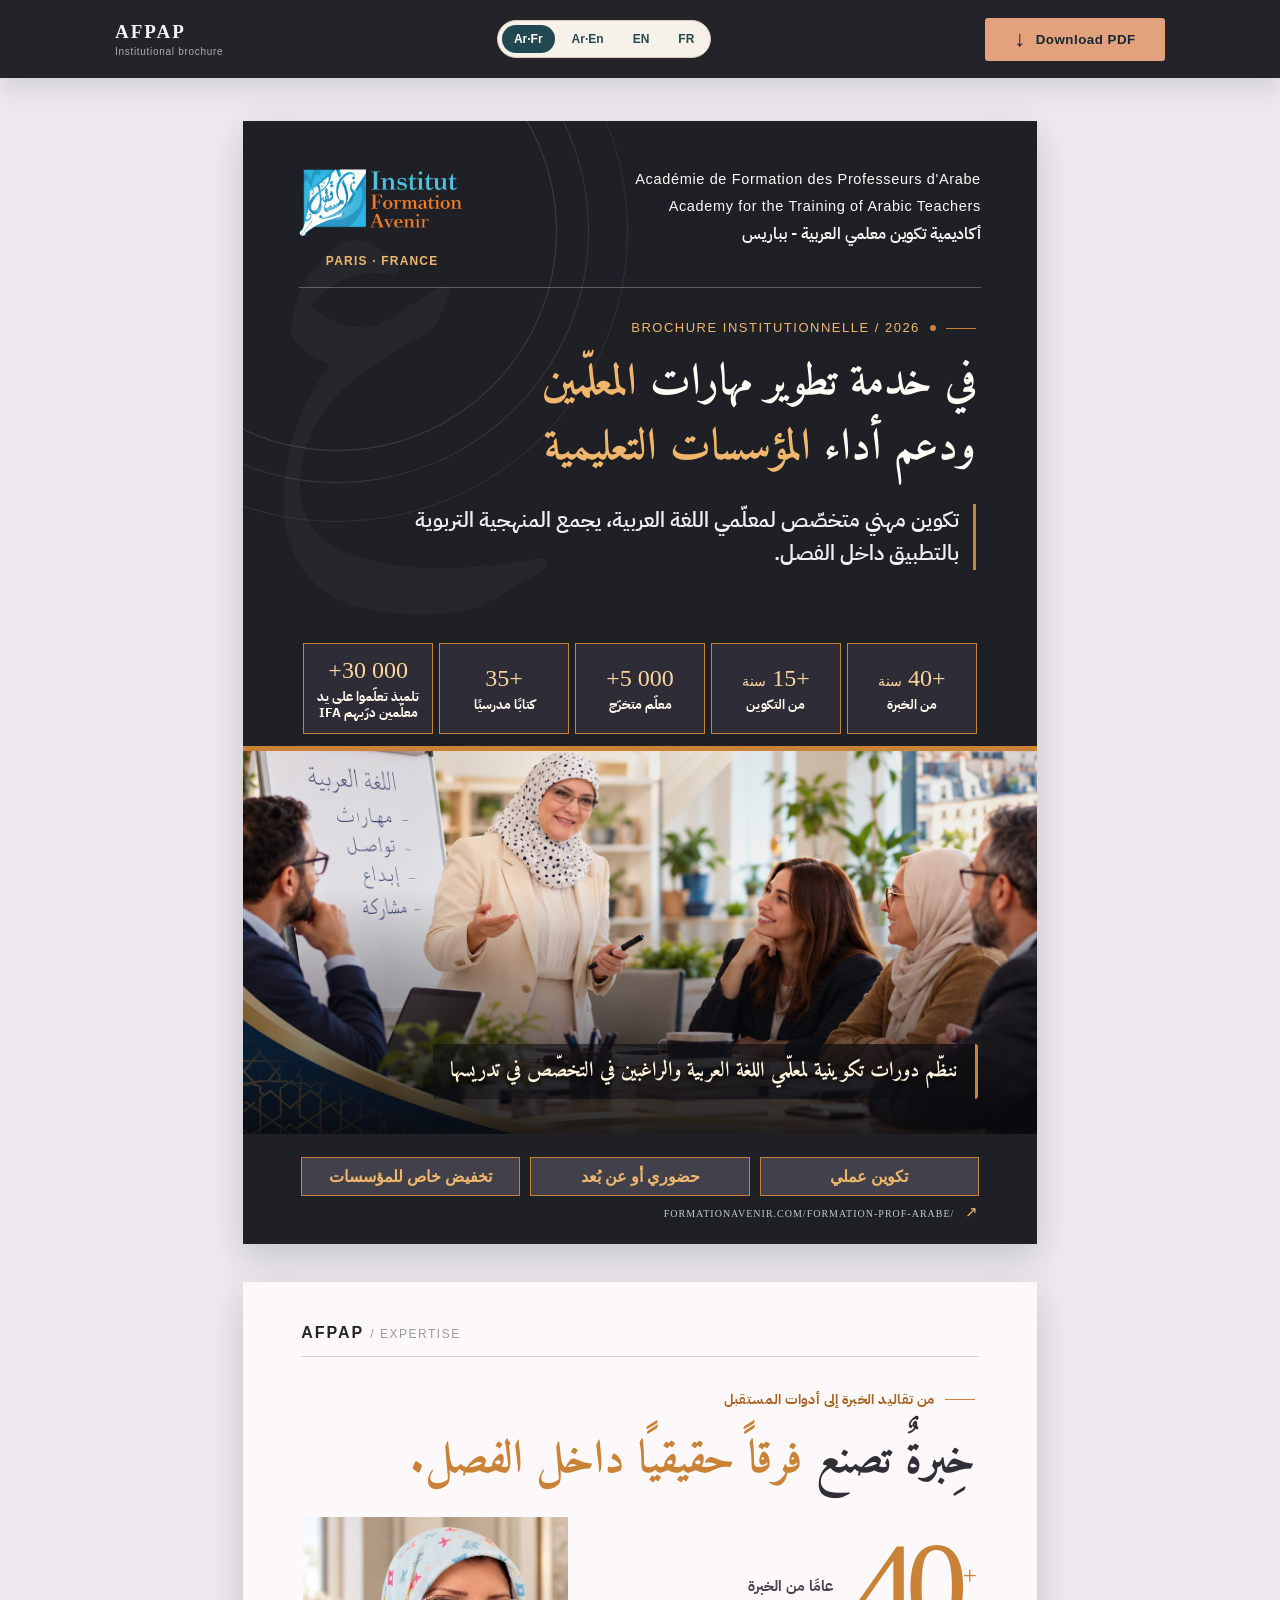
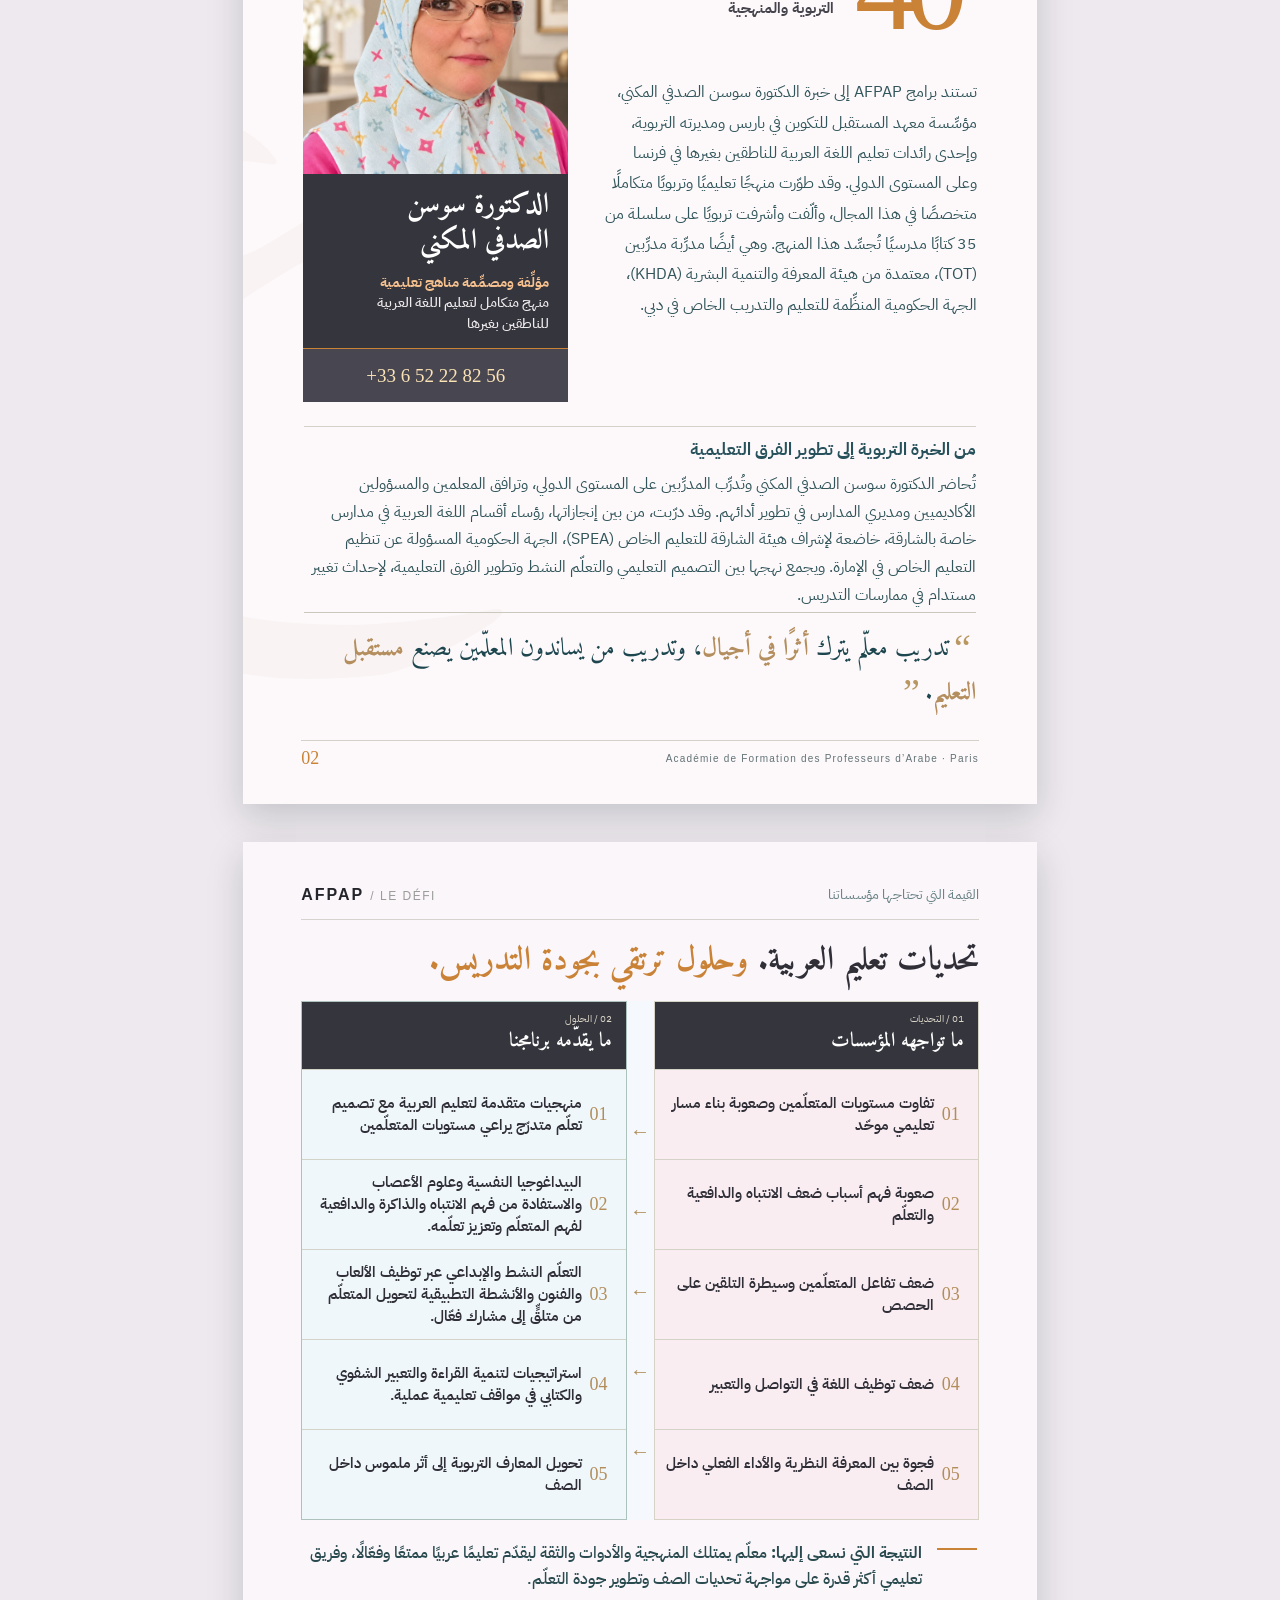
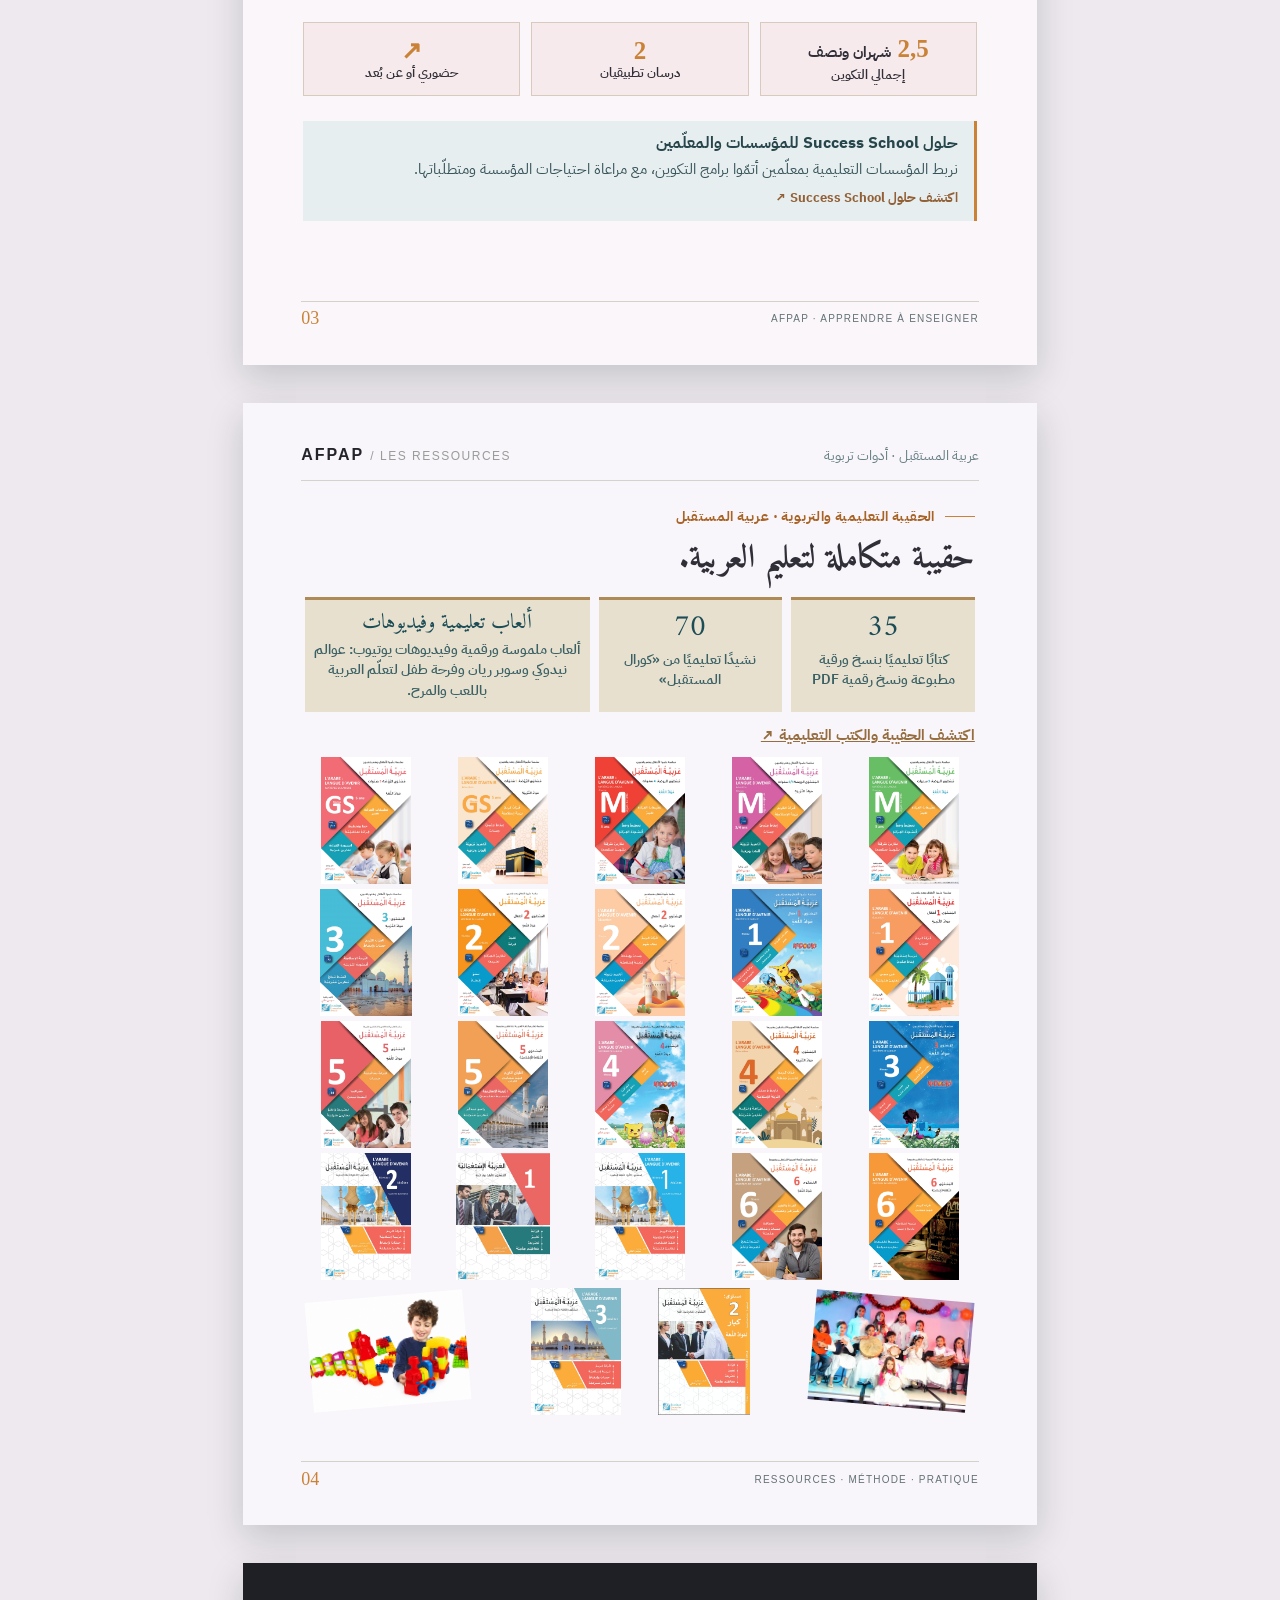
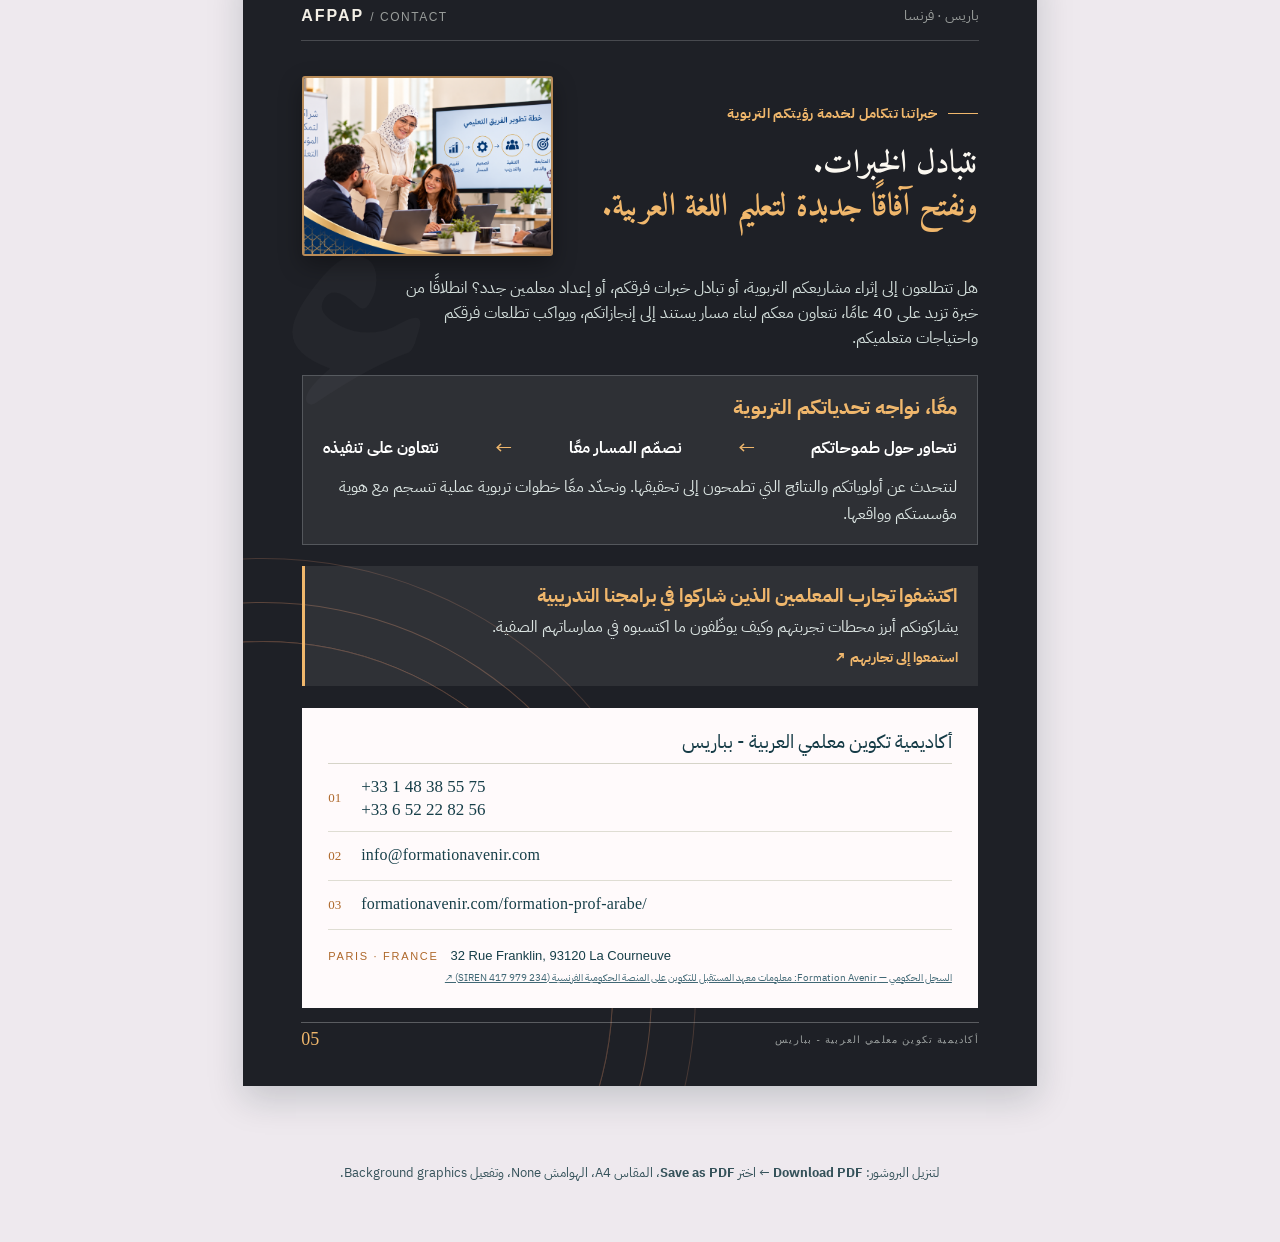
==== commit 91f716bb: "Clarify students taught by IFA-trained teachers" ====
--- a/index.html
+++ b/index.html
@@ -56,7 +56,7 @@
 						</p>
 					</div>
 				</div>
-                <div class="cover-proof" lang="ar" aria-label="مؤشرات الخبرة التربوية"><div><strong>+40 <small>سنة</small></strong><span>من الخبرة</span></div><div><strong>+15 <small>سنة</small></strong><span>من التكوين</span></div><div><strong dir="ltr">+5&nbsp;000</strong><span>معلّم متخرّج</span></div><div><strong>+35</strong><span>كتابًا مدرسيًا</span></div><div><strong dir="ltr">+30&nbsp;000</strong><span>تلميذ تمّ تكوينهم في معهد المستقبل بباريس</span></div></div>
+                <div class="cover-proof" lang="ar" aria-label="مؤشرات الخبرة التربوية"><div><strong>+40 <small>سنة</small></strong><span>من الخبرة</span></div><div><strong>+15 <small>سنة</small></strong><span>من التكوين</span></div><div><strong dir="ltr">+5&nbsp;000</strong><span>معلّم متخرّج</span></div><div><strong>+35</strong><span>كتابًا مدرسيًا</span></div><div><strong dir="ltr">+30&nbsp;000</strong><span>تلميذ تعلّموا على يد معلّمين درّبهم IFA</span></div></div>
 				<div
 					class="cover-photo"
 					role="img"
--- a/style.css
+++ b/style.css
@@ -864,9 +864,9 @@
 
 /* Page 1: five equal cover indicators, with year units beside their numerals. */
 .cover .cover-proof{grid-template-columns:repeat(5,minmax(0,1fr));gap:6px}
-.cover .cover-proof>div{min-width:0;min-height:88px;padding:7px 4px}
+.cover .cover-proof>div{min-width:0;min-height:91px;padding:6px 4px}
 .cover .cover-proof strong{font-size:24px;white-space:nowrap}
 .cover .cover-proof strong small{font:inherit;font-size:.59em;color:inherit;vertical-align:baseline}
-.cover .cover-proof span{font-size:11px;line-height:1.2;overflow-wrap:break-word}
+.cover .cover-proof span{font-size:13px;line-height:1.18;overflow-wrap:break-word}
 .cover .cover-proof[lang="ar"]{direction:rtl}
 .cover .cover-proof[lang="ar"] span{font-family:var(--font-body),sans-serif}
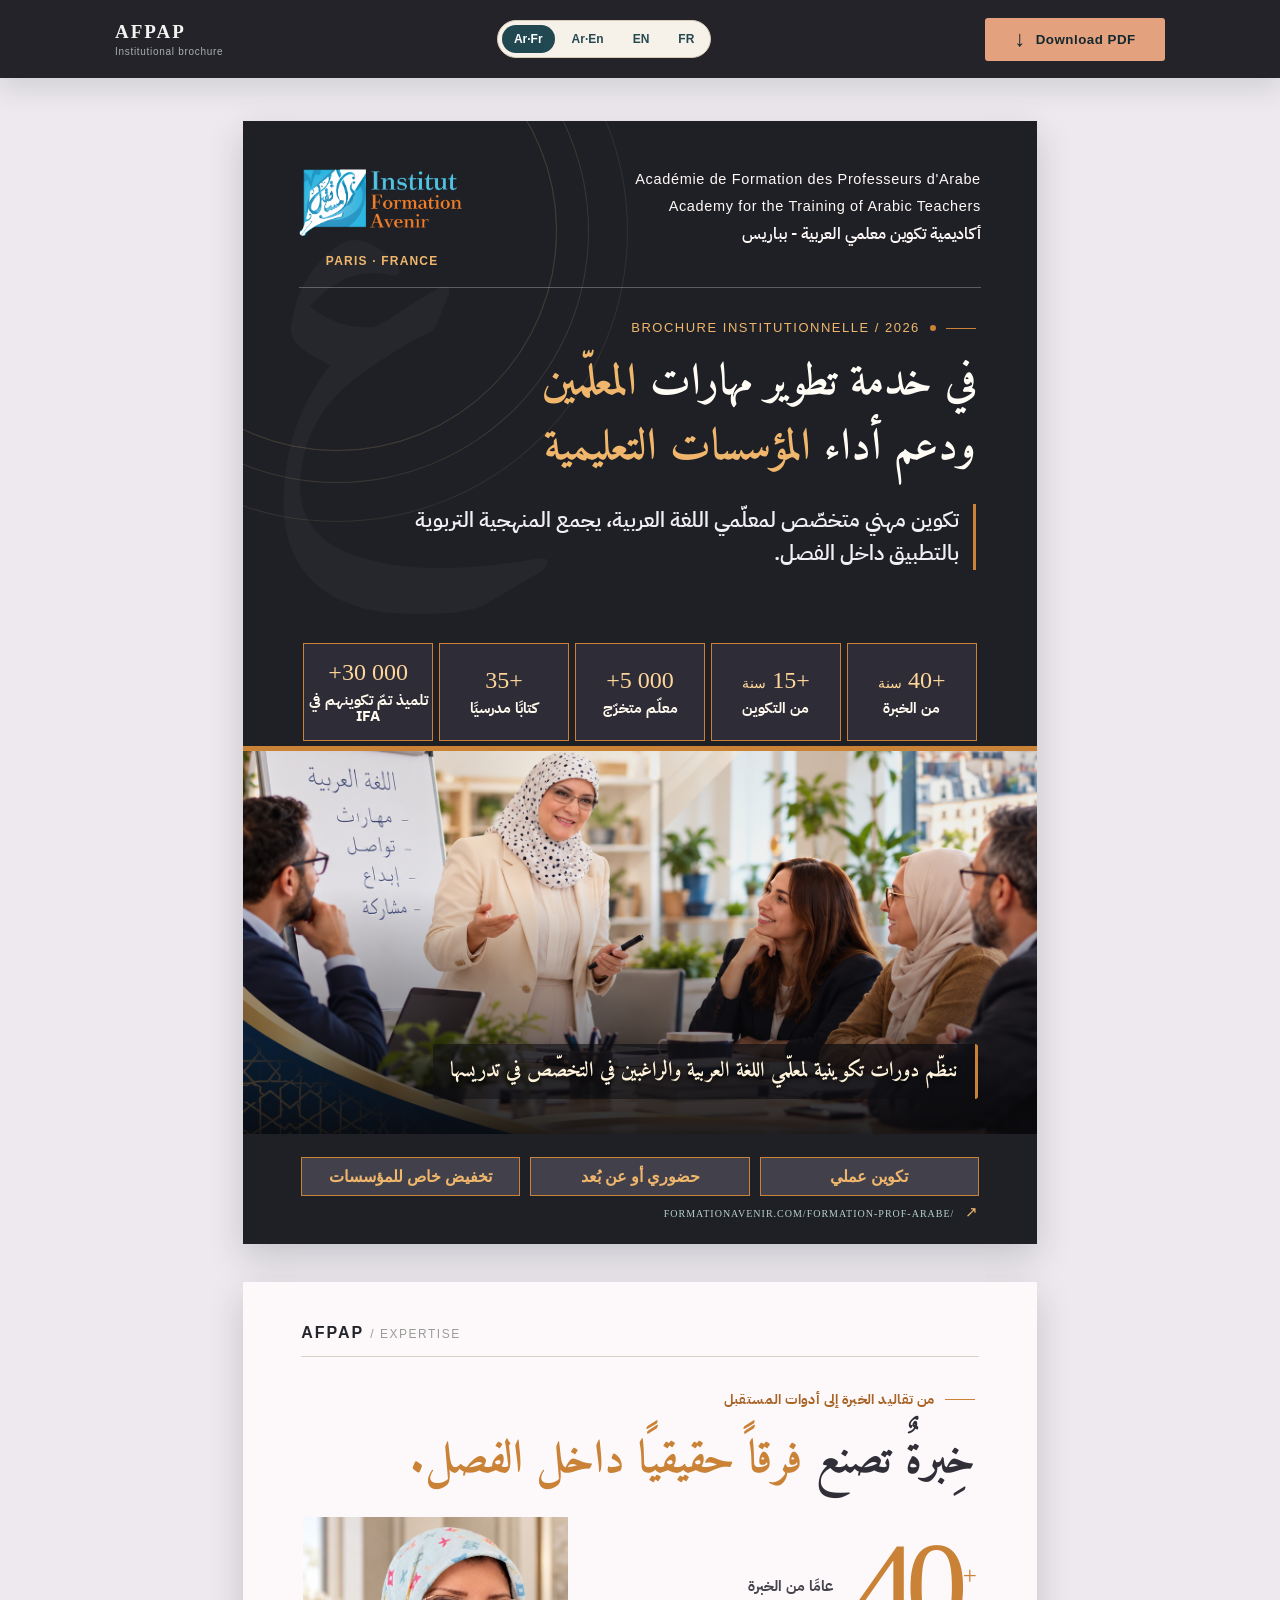
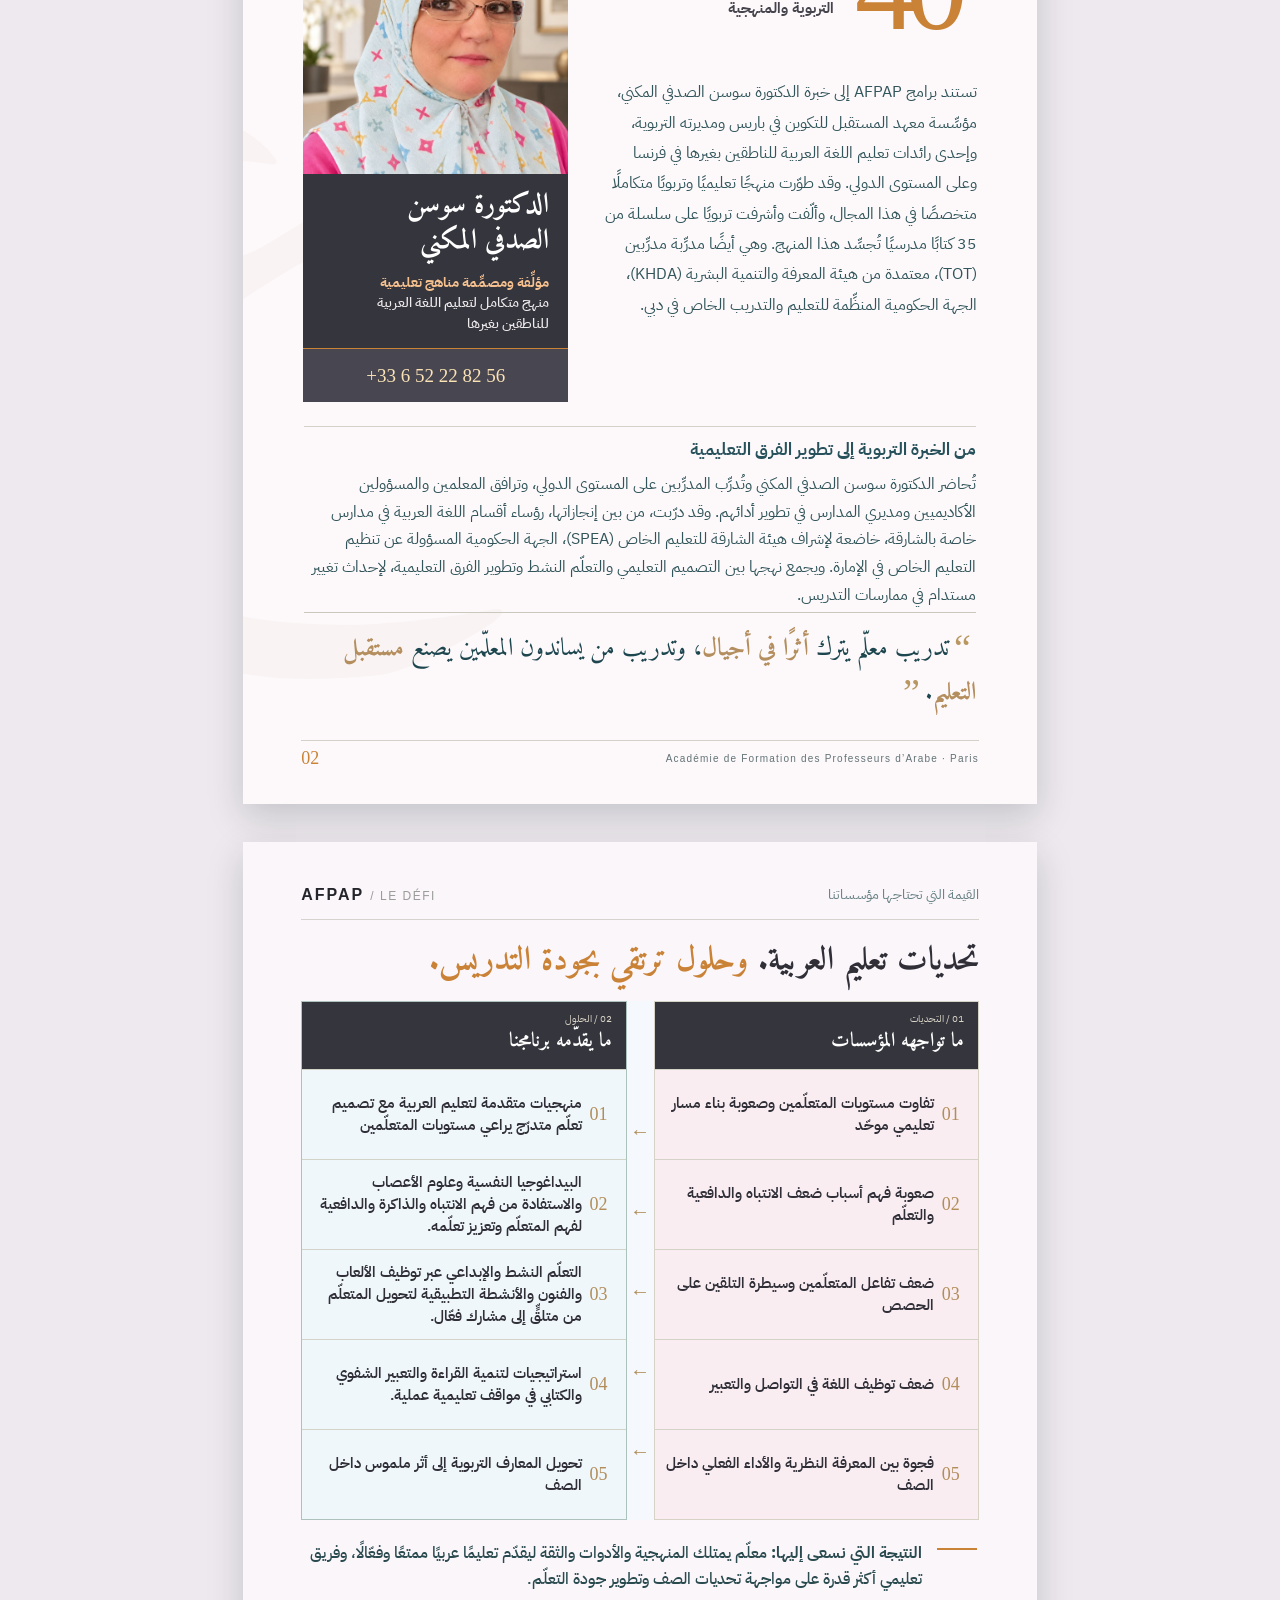
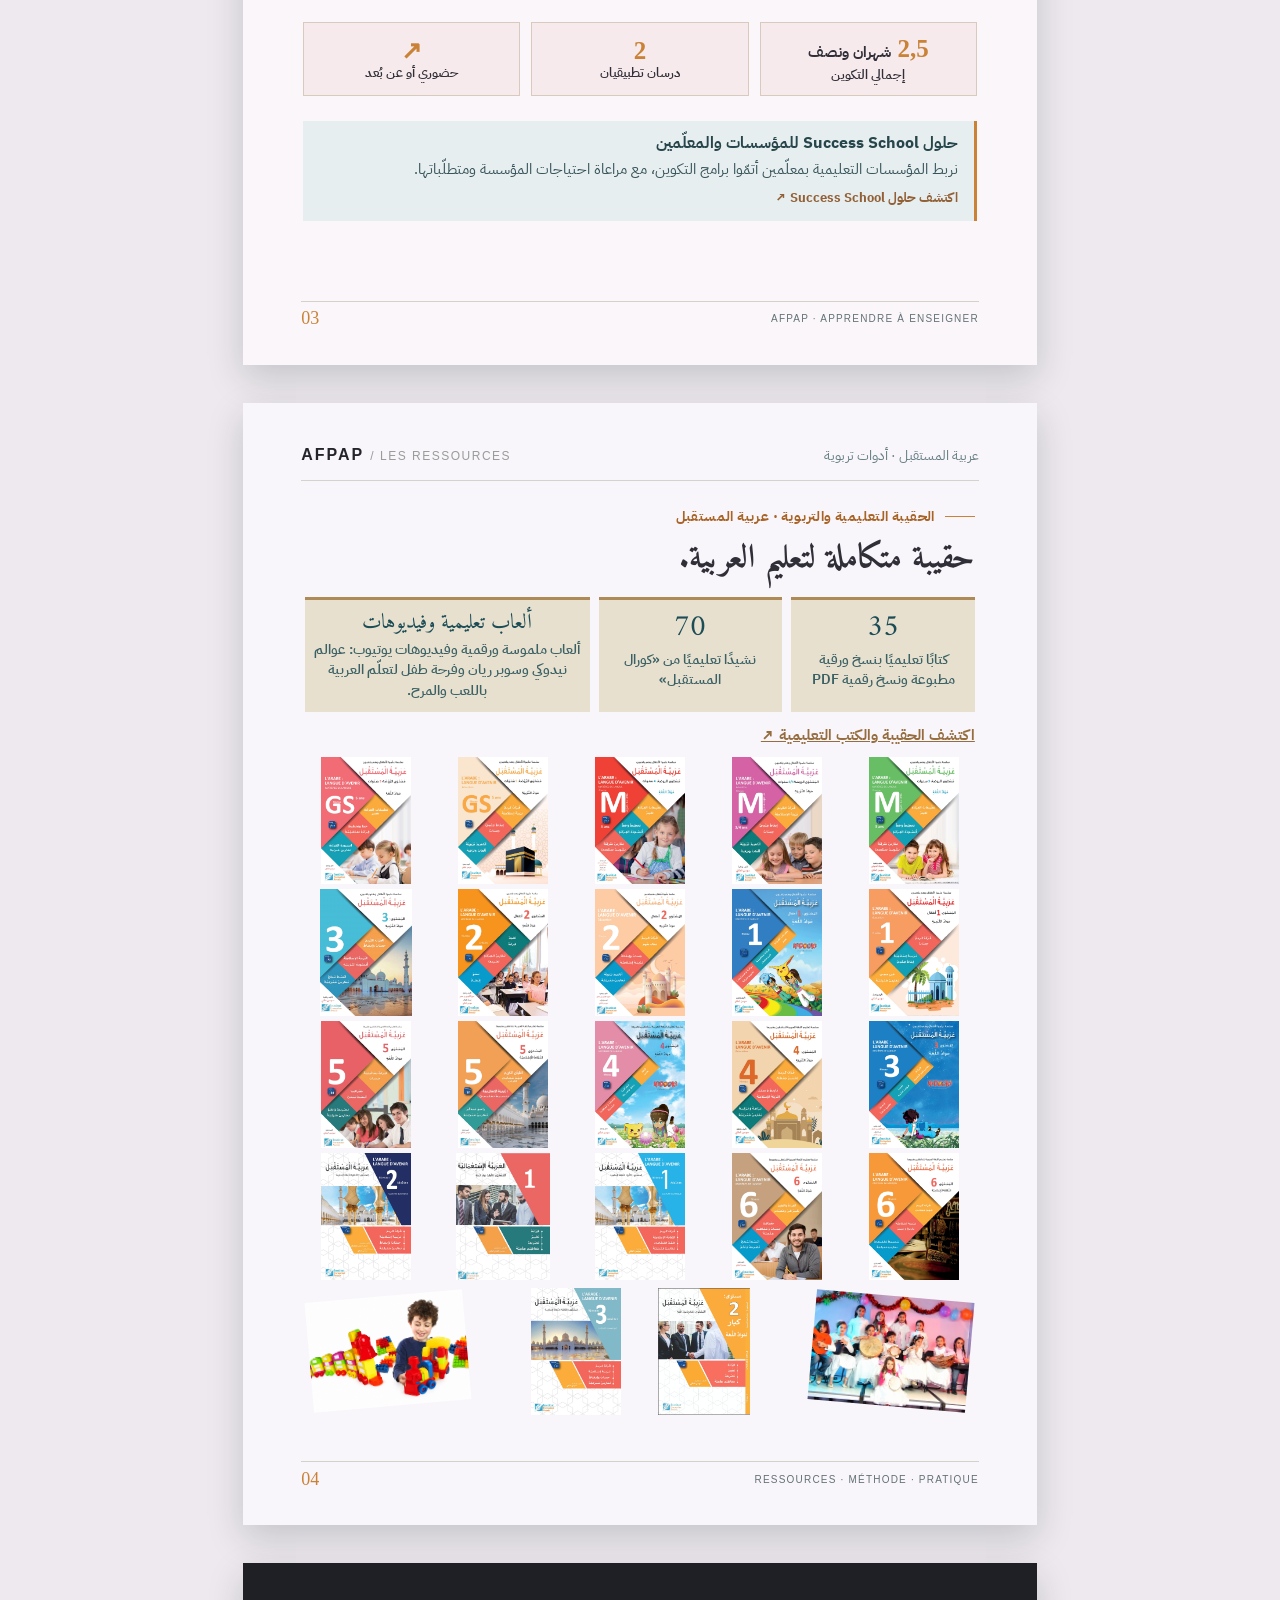
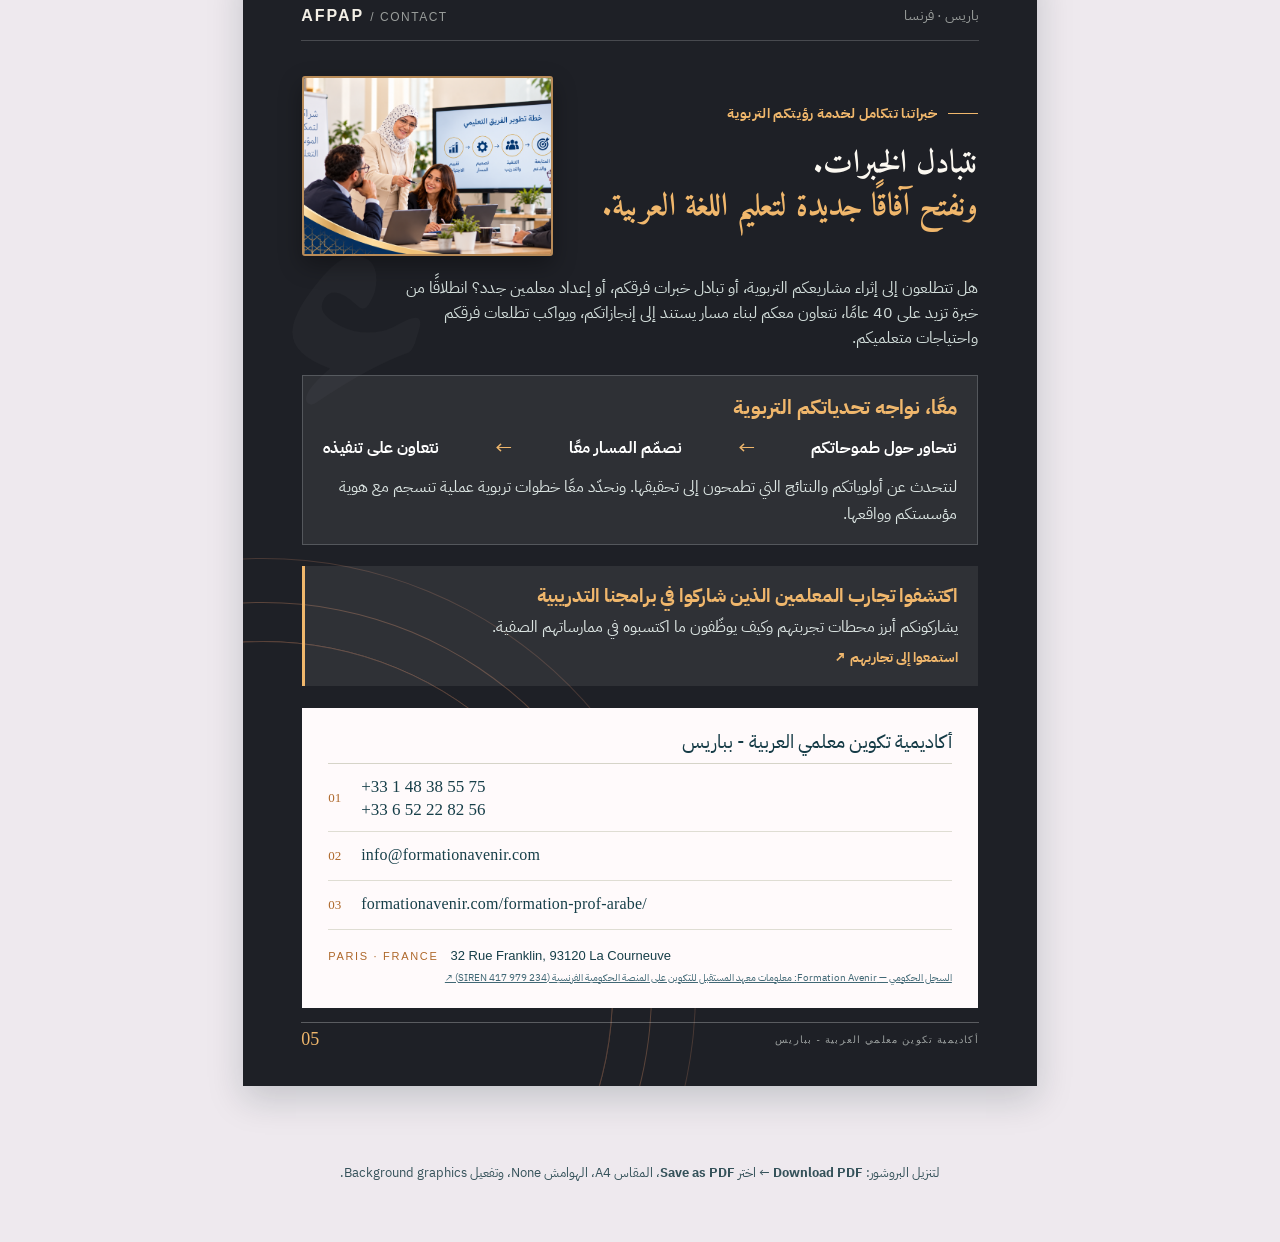
==== commit adf68473: "Shorten fifth indicator with IFA wording" ====
--- a/index.html
+++ b/index.html
@@ -56,7 +56,7 @@
 						</p>
 					</div>
 				</div>
-                <div class="cover-proof" lang="ar" aria-label="مؤشرات الخبرة التربوية"><div><strong>+40 <small>سنة</small></strong><span>من الخبرة</span></div><div><strong>+15 <small>سنة</small></strong><span>من التكوين</span></div><div><strong dir="ltr">+5&nbsp;000</strong><span>معلّم متخرّج</span></div><div><strong>+35</strong><span>كتابًا مدرسيًا</span></div><div><strong dir="ltr">+30&nbsp;000</strong><span>تلميذ تعلّموا على يد معلّمين درّبهم IFA</span></div></div>
+                <div class="cover-proof" lang="ar" aria-label="مؤشرات الخبرة التربوية"><div><strong>+40 <small>سنة</small></strong><span>من الخبرة</span></div><div><strong>+15 <small>سنة</small></strong><span>من التكوين</span></div><div><strong dir="ltr">+5&nbsp;000</strong><span>معلّم متخرّج</span></div><div><strong>+35</strong><span>كتابًا مدرسيًا</span></div><div><strong dir="ltr">+30&nbsp;000</strong><span>تلميذ تمّ تكوينهم في IFA</span></div></div>
 				<div
 					class="cover-photo"
 					role="img"
--- a/style.css
+++ b/style.css
@@ -864,9 +864,9 @@
 
 /* Page 1: five equal cover indicators, with year units beside their numerals. */
 .cover .cover-proof{grid-template-columns:repeat(5,minmax(0,1fr));gap:6px}
-.cover .cover-proof>div{min-width:0;min-height:91px;padding:6px 4px}
+.cover .cover-proof>div{min-width:0;min-height:98px;padding:5px 4px}
 .cover .cover-proof strong{font-size:24px;white-space:nowrap}
 .cover .cover-proof strong small{font:inherit;font-size:.59em;color:inherit;vertical-align:baseline}
-.cover .cover-proof span{font-size:13px;line-height:1.18;overflow-wrap:break-word}
+.cover .cover-proof span{font-size:14.5px;line-height:1.14;overflow-wrap:break-word}
 .cover .cover-proof[lang="ar"]{direction:rtl}
 .cover .cover-proof[lang="ar"] span{font-family:var(--font-body),sans-serif}
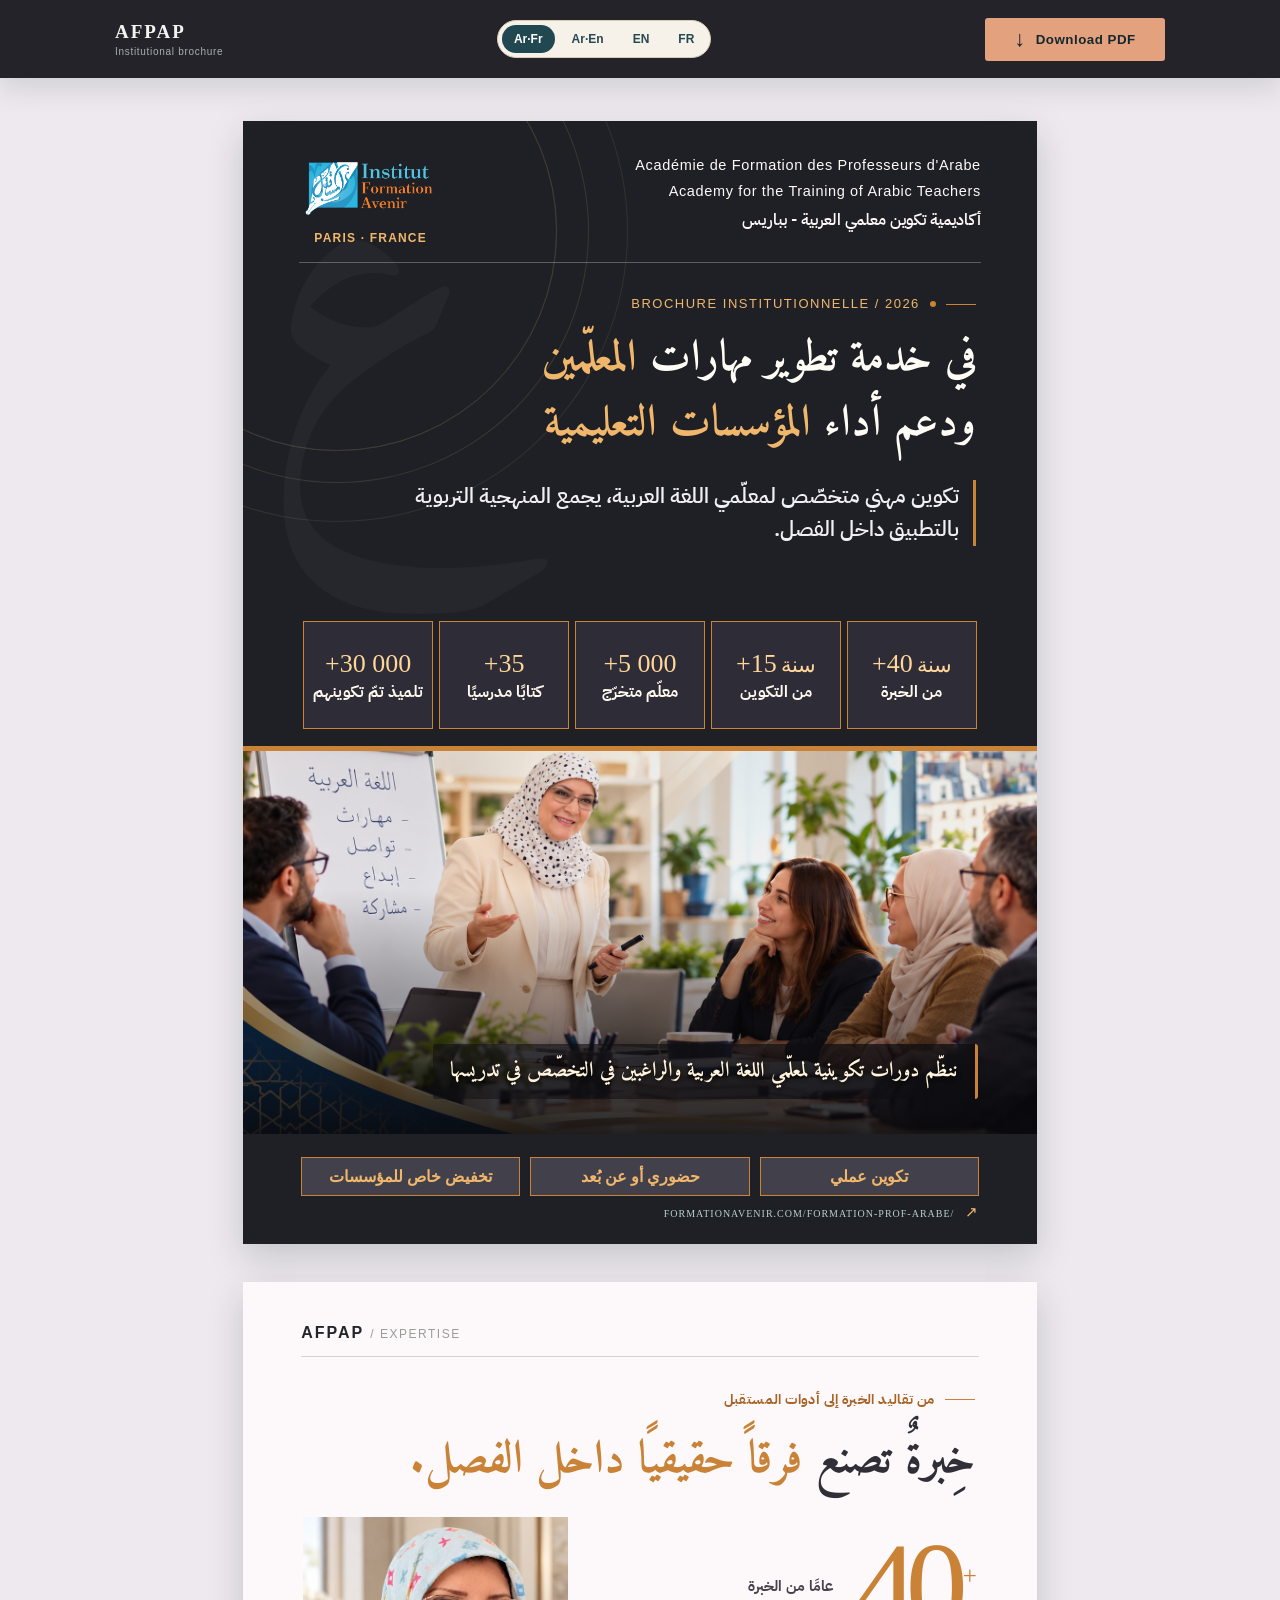
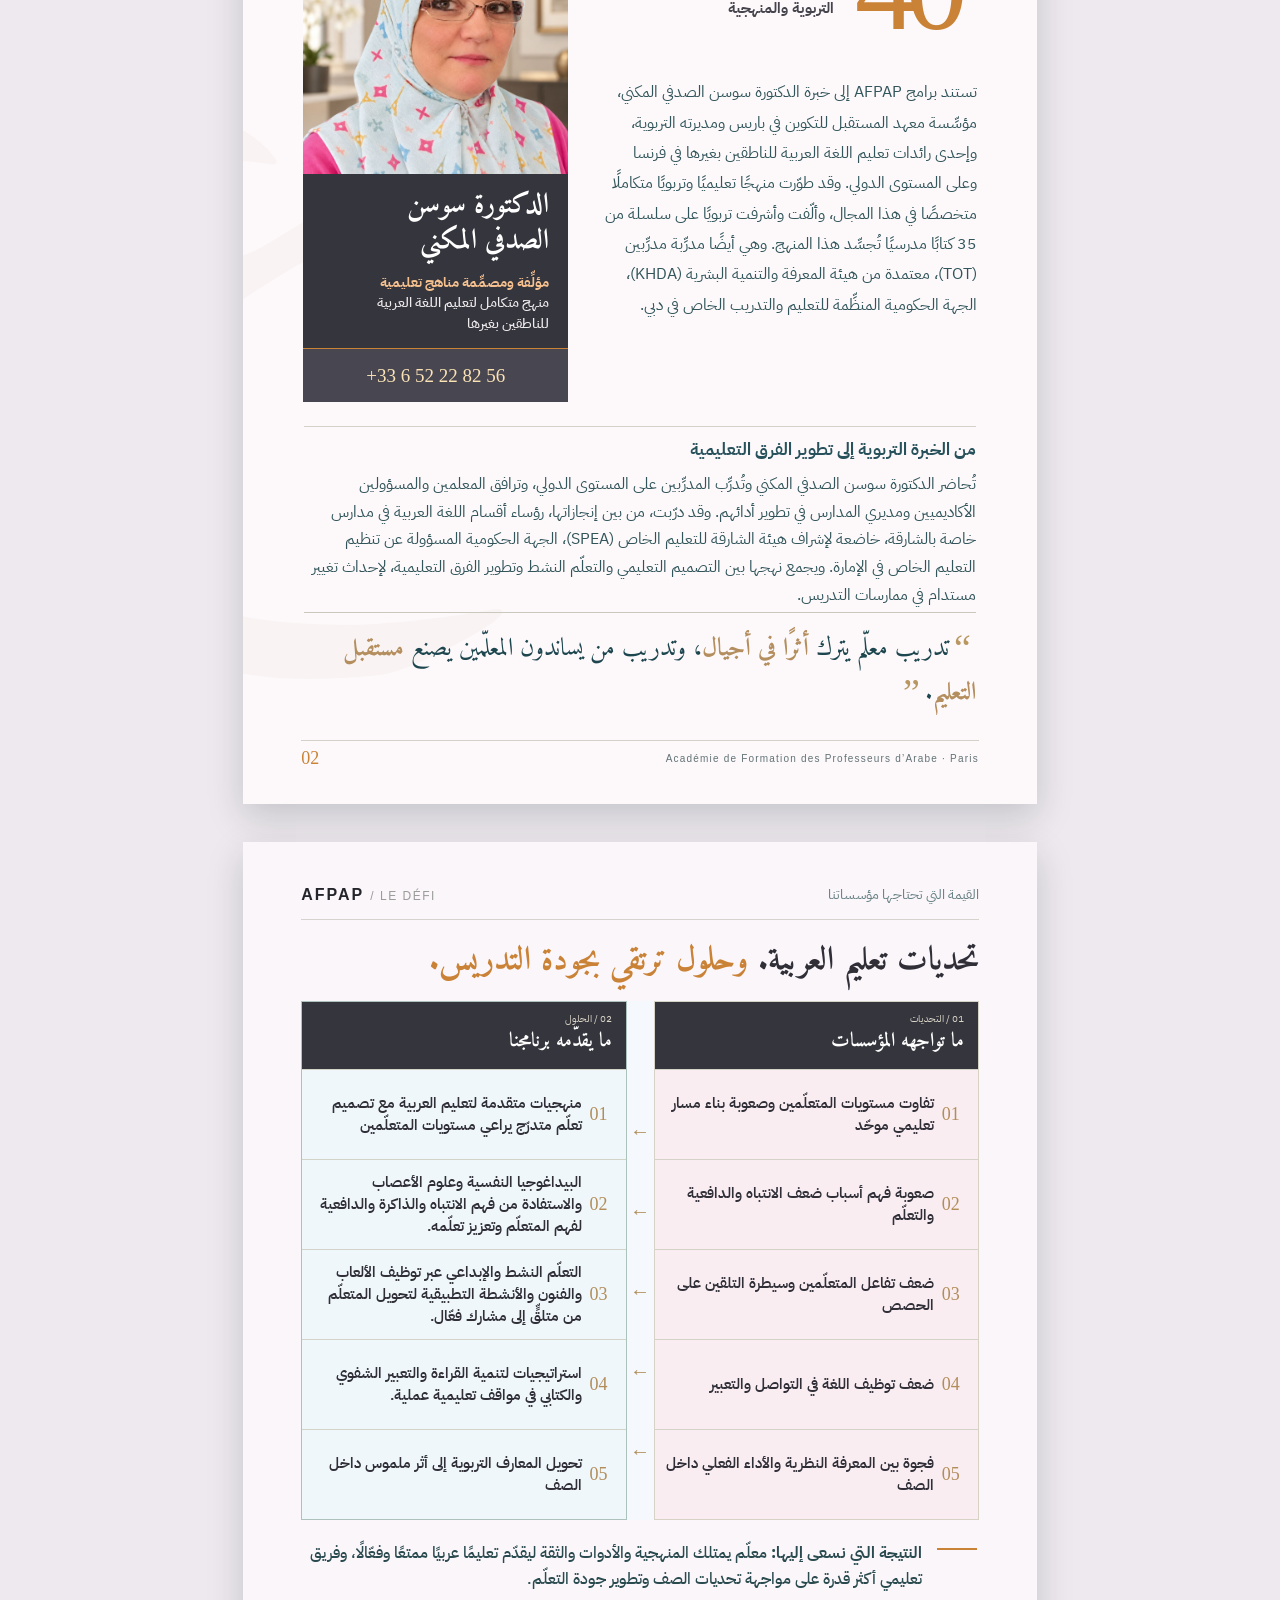
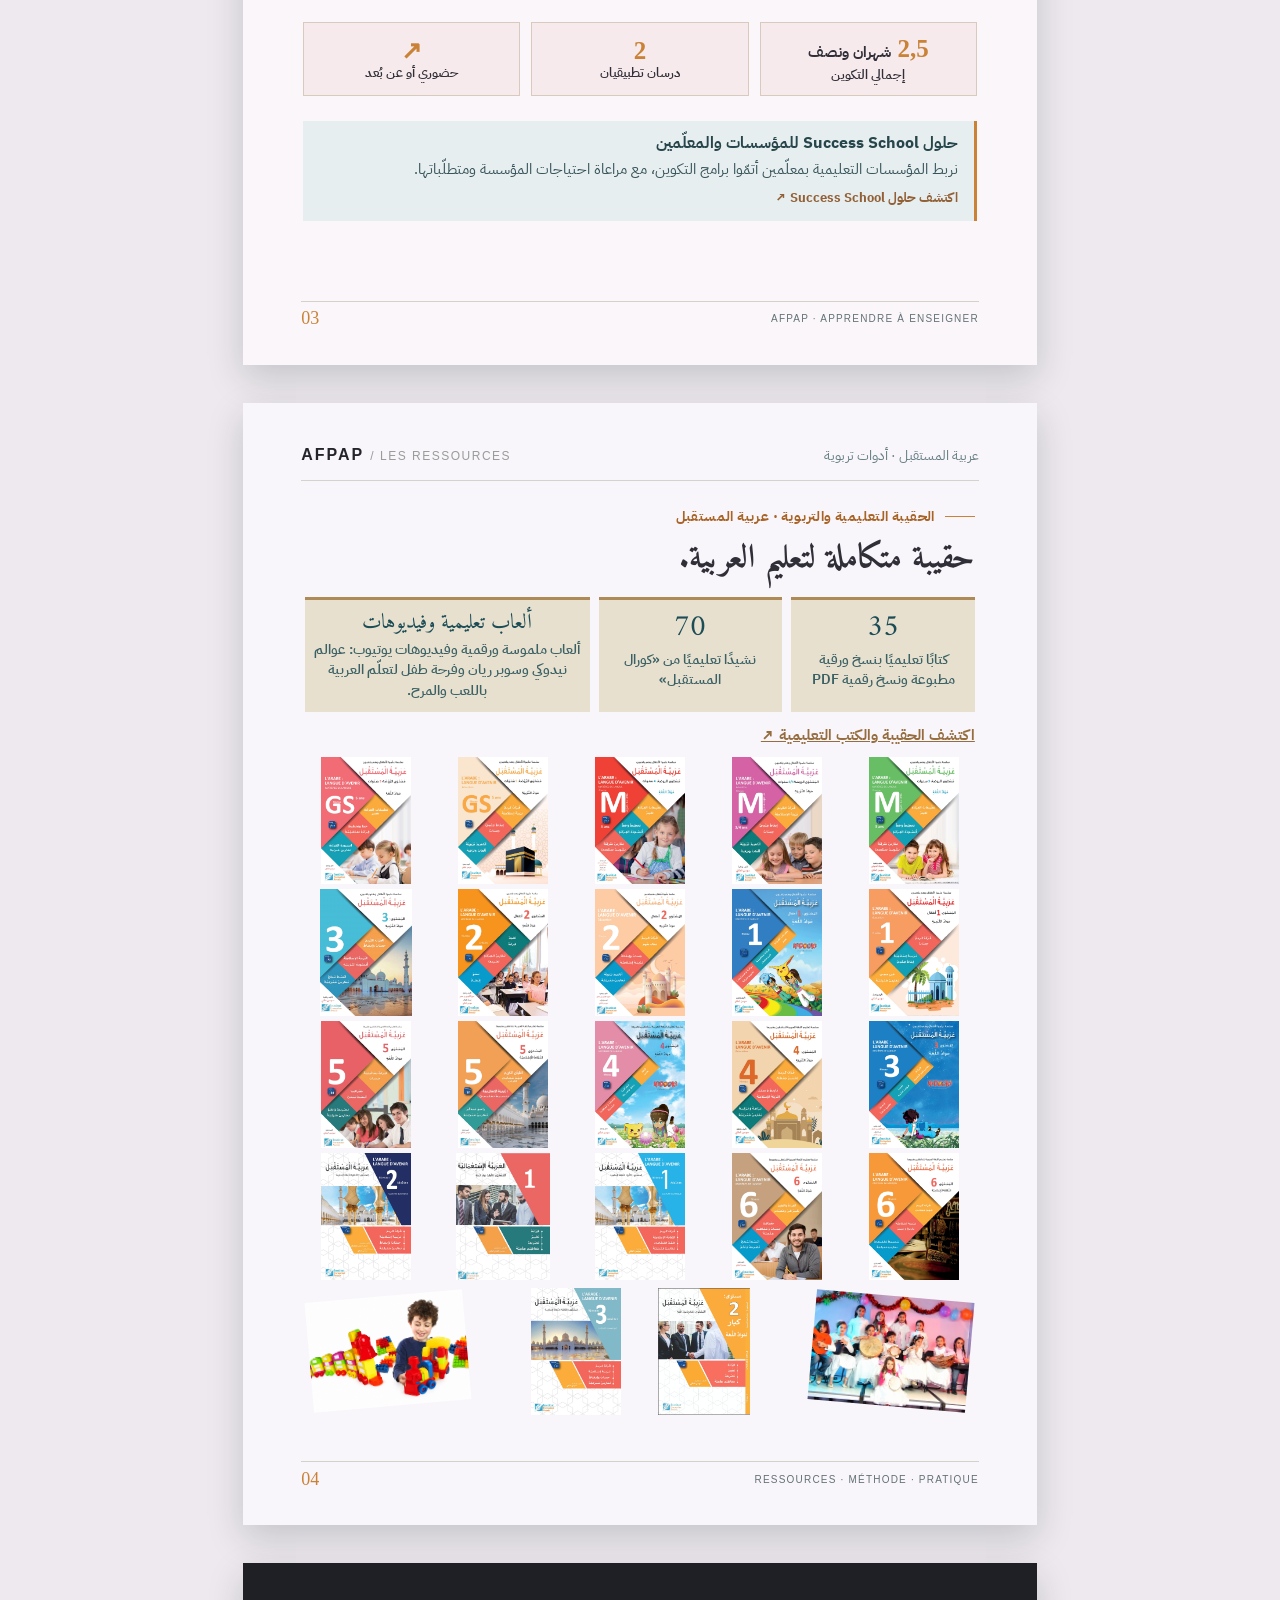
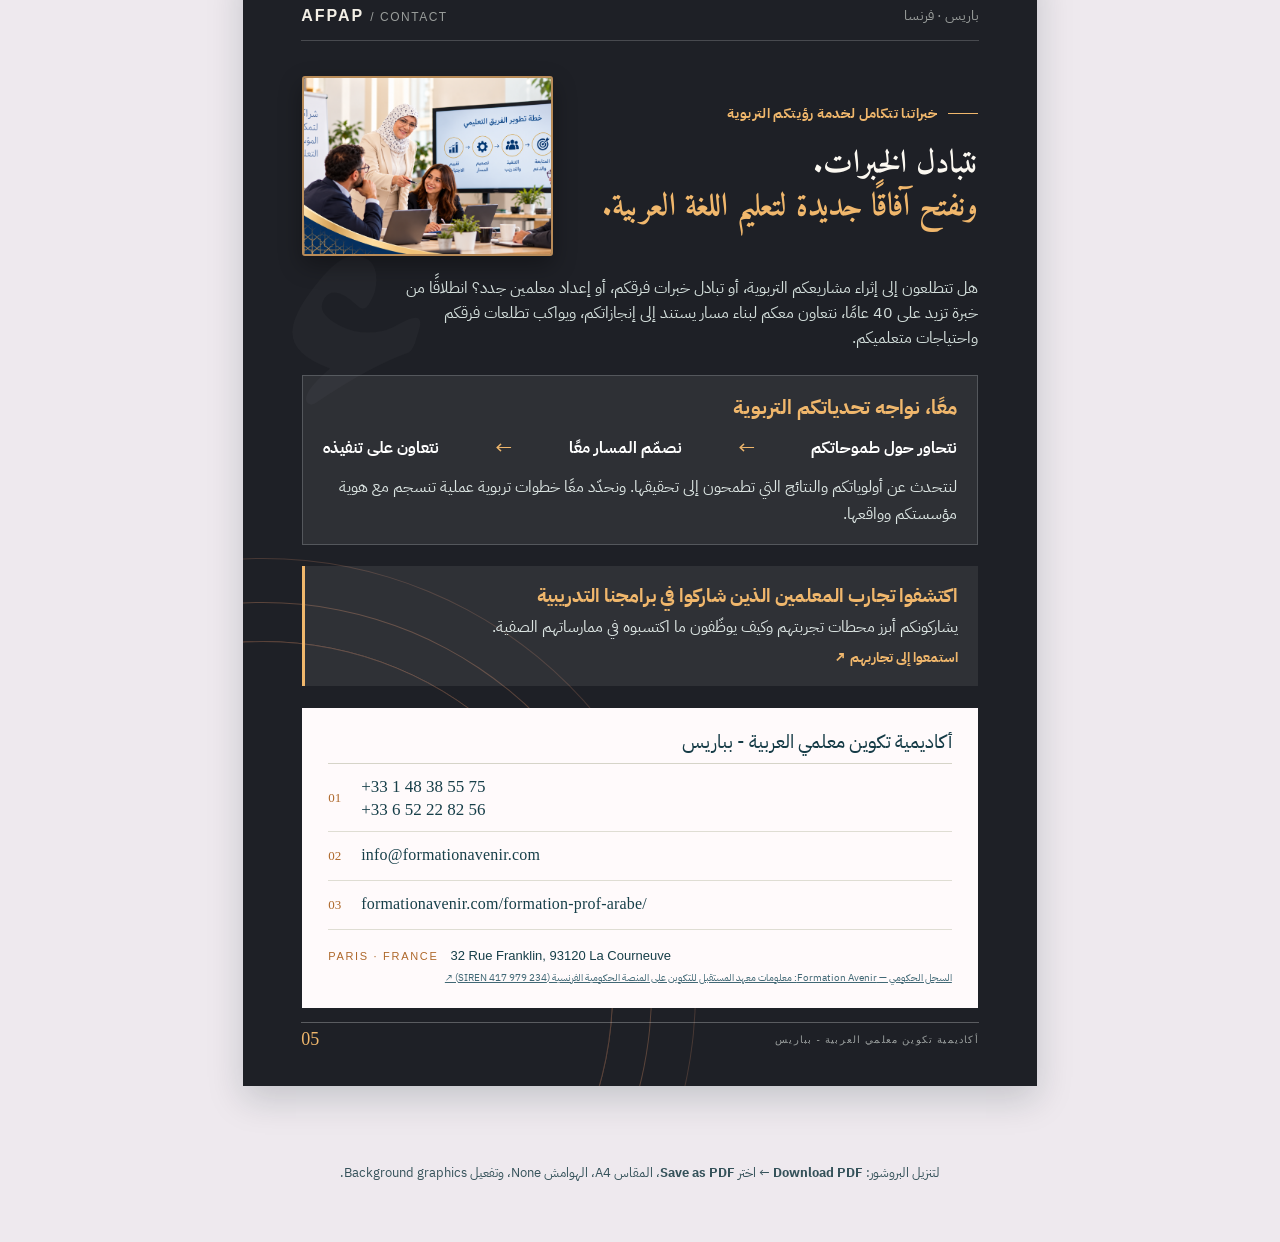
==== commit 2960cd5f: "Correct Arabic cover year order and edition-specific wording" ====
--- a/index.html
+++ b/index.html
@@ -56,7 +56,7 @@
 						</p>
 					</div>
 				</div>
-                <div class="cover-proof" lang="ar" aria-label="مؤشرات الخبرة التربوية"><div><strong>+40 <small>سنة</small></strong><span>من الخبرة</span></div><div><strong>+15 <small>سنة</small></strong><span>من التكوين</span></div><div><strong dir="ltr">+5&nbsp;000</strong><span>معلّم متخرّج</span></div><div><strong>+35</strong><span>كتابًا مدرسيًا</span></div><div><strong dir="ltr">+30&nbsp;000</strong><span>تلميذ تمّ تكوينهم في IFA</span></div></div>
+                <div class="cover-proof" lang="ar" aria-label="مؤشرات الخبرة التربوية"><div><strong dir="ltr">+40 <small>سنة</small></strong><span>من الخبرة</span></div><div><strong dir="ltr">+15 <small>سنة</small></strong><span>من التكوين</span></div><div><strong dir="ltr">+5&nbsp;000</strong><span>معلّم متخرّج</span></div><div><strong>+35</strong><span>كتابًا مدرسيًا</span></div><div><strong dir="ltr">+30&nbsp;000</strong><span>تلميذ تمّ تكوينهم</span></div></div>
 				<div
 					class="cover-photo"
 					role="img"
--- a/style.css
+++ b/style.css
@@ -870,3 +870,16 @@
 .cover .cover-proof span{font-size:14.5px;line-height:1.14;overflow-wrap:break-word}
 .cover .cover-proof[lang="ar"]{direction:rtl}
 .cover .cover-proof[lang="ar"] span{font-family:var(--font-body),sans-serif}
+
+/* Page 1: reclaim vertical space from header and enlarge all five indicators. */
+.cover .cover-topline{min-height:142px;padding-top:12px;padding-bottom:8px}
+.cover .cover-topline .institutional-lockup .identity-mark{width:127px;height:94px}
+.cover .cover-topline .institutional-lockup .identity-mark img{transform:scale(1.08)}
+.cover .cover-topline .institutional-lockup{flex-basis:143px;max-width:143px}
+.cover .cover-intro{top:174px}
+.cover .cover-proof{top:500px}
+.cover .cover-proof>div{min-height:108px;padding:7px 4px}
+.cover .cover-proof strong{display:flex;align-items:baseline;justify-content:center;gap:4px;font-size:26px;line-height:1.12;white-space:nowrap}
+.cover .cover-proof strong small{font-size:.82em;line-height:1}
+.cover .cover-proof span{font-size:16px;line-height:1.15}
+.cover .cover-proof[lang="ar"] strong{direction:ltr}
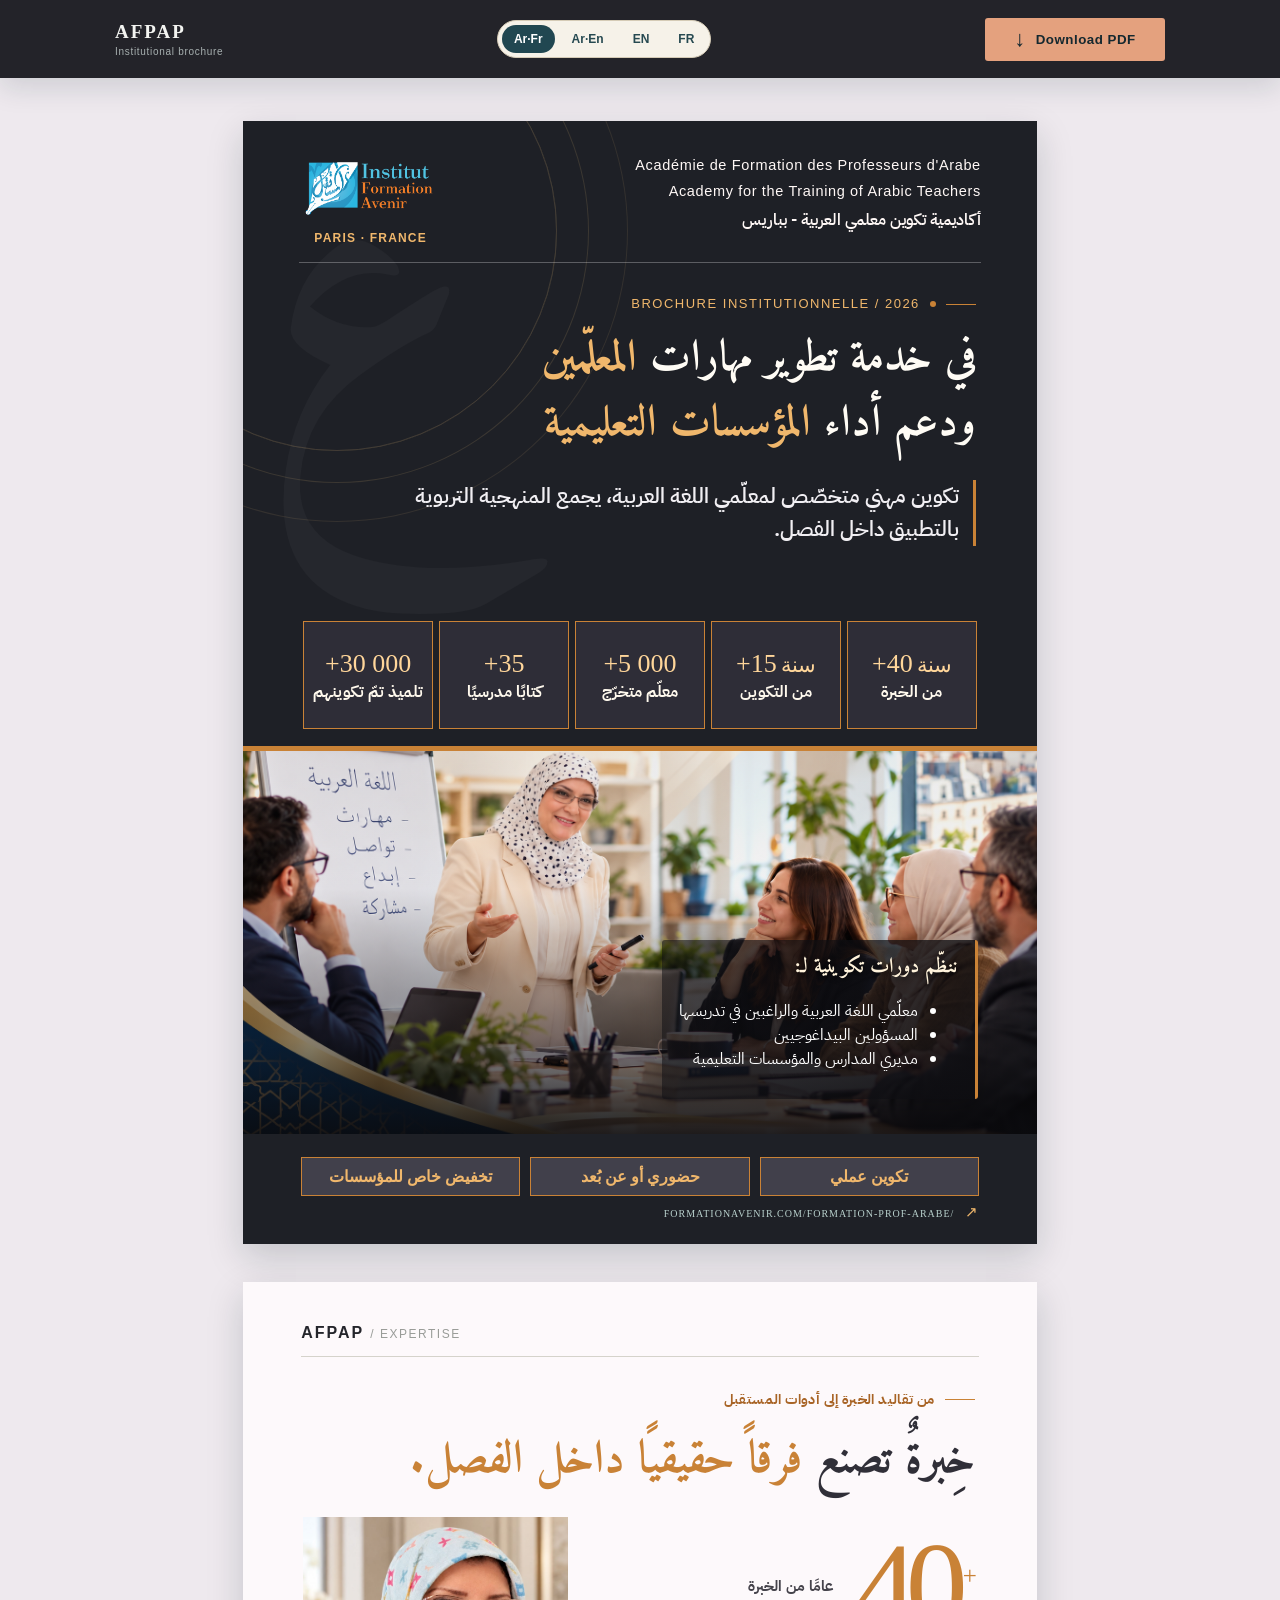
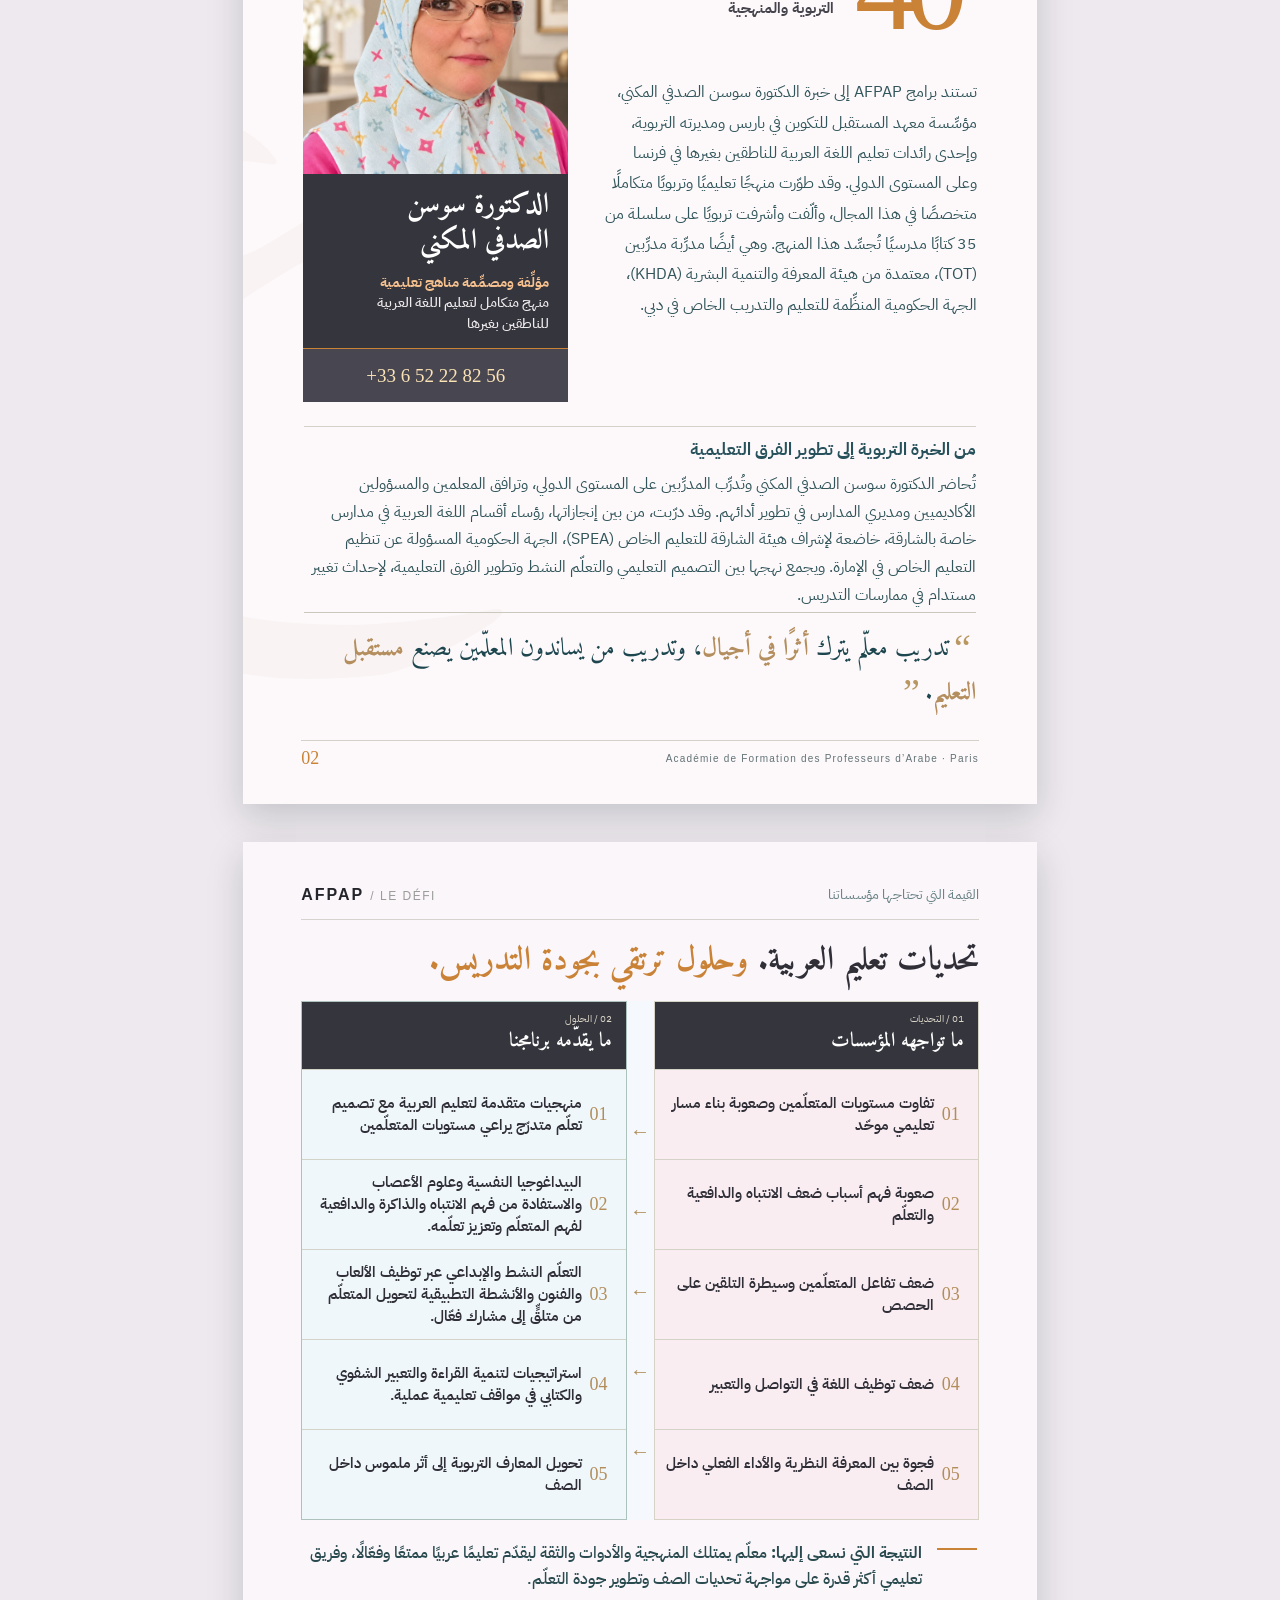
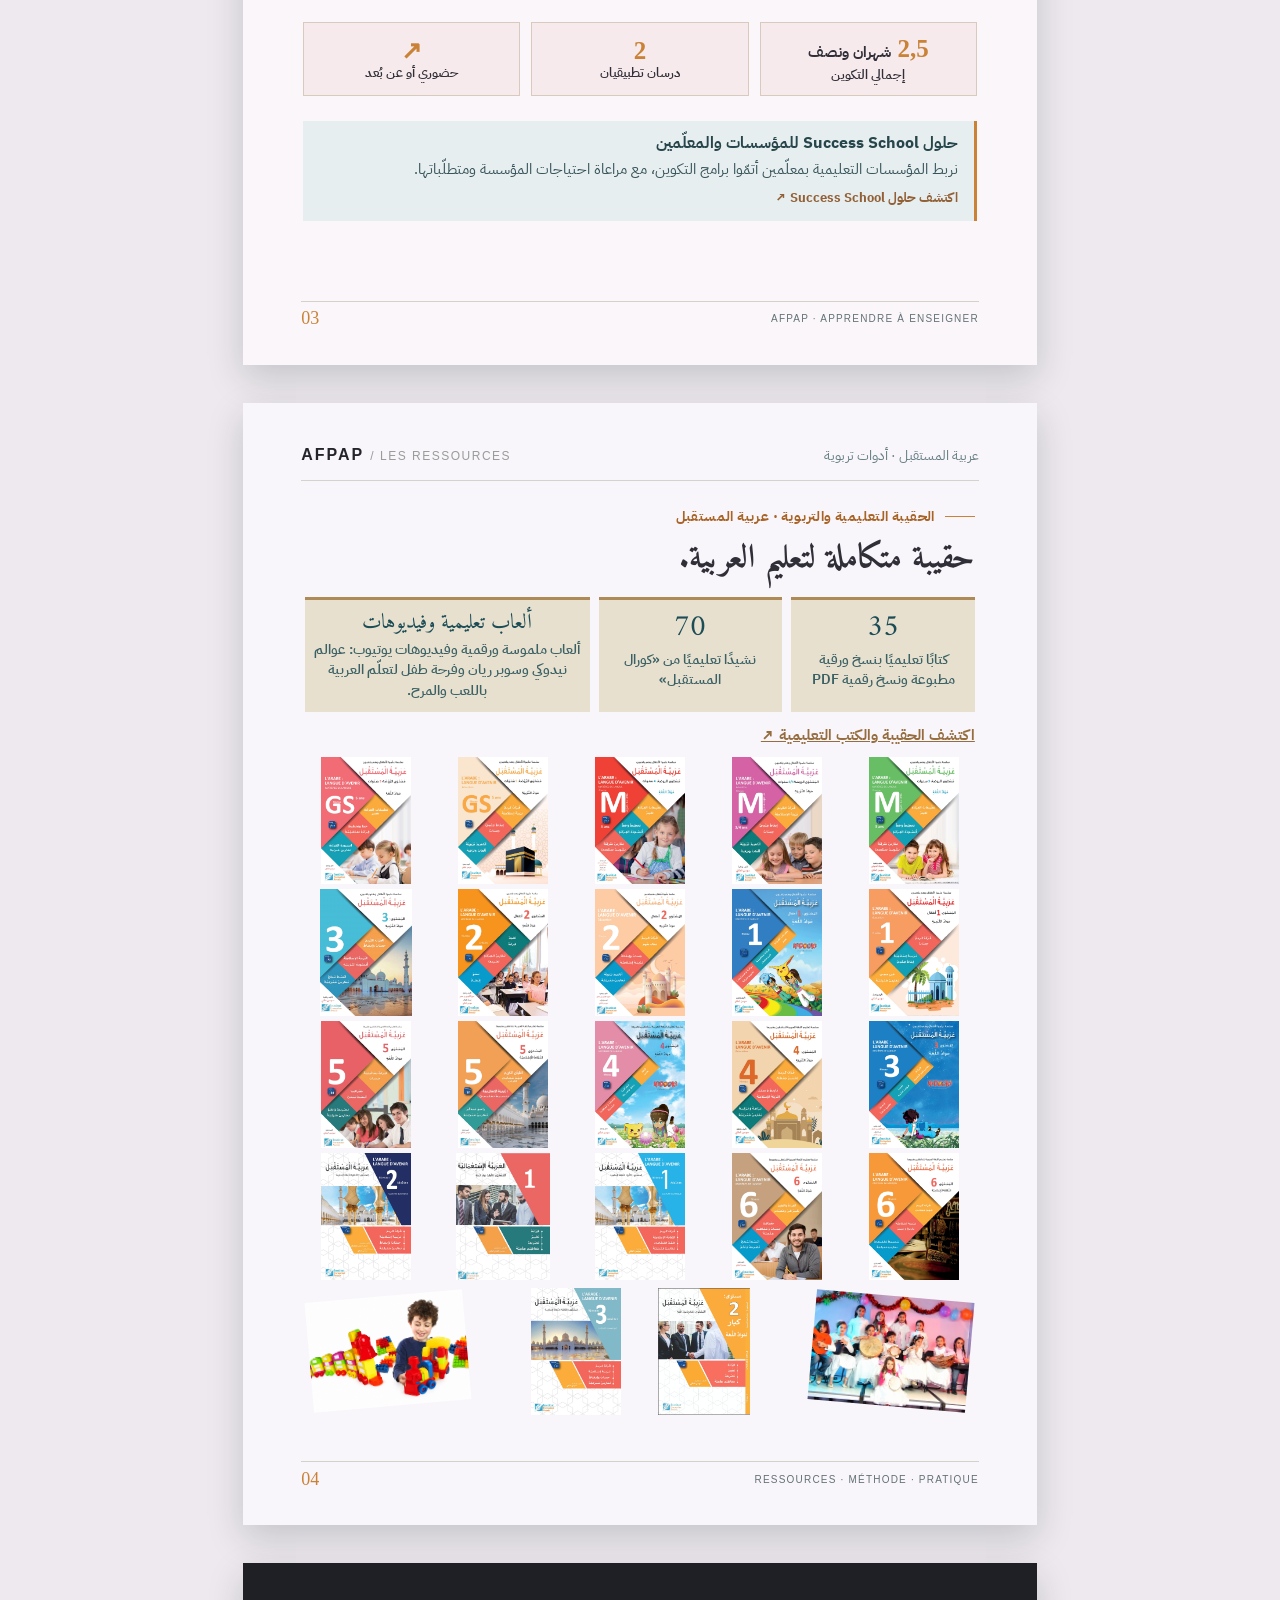
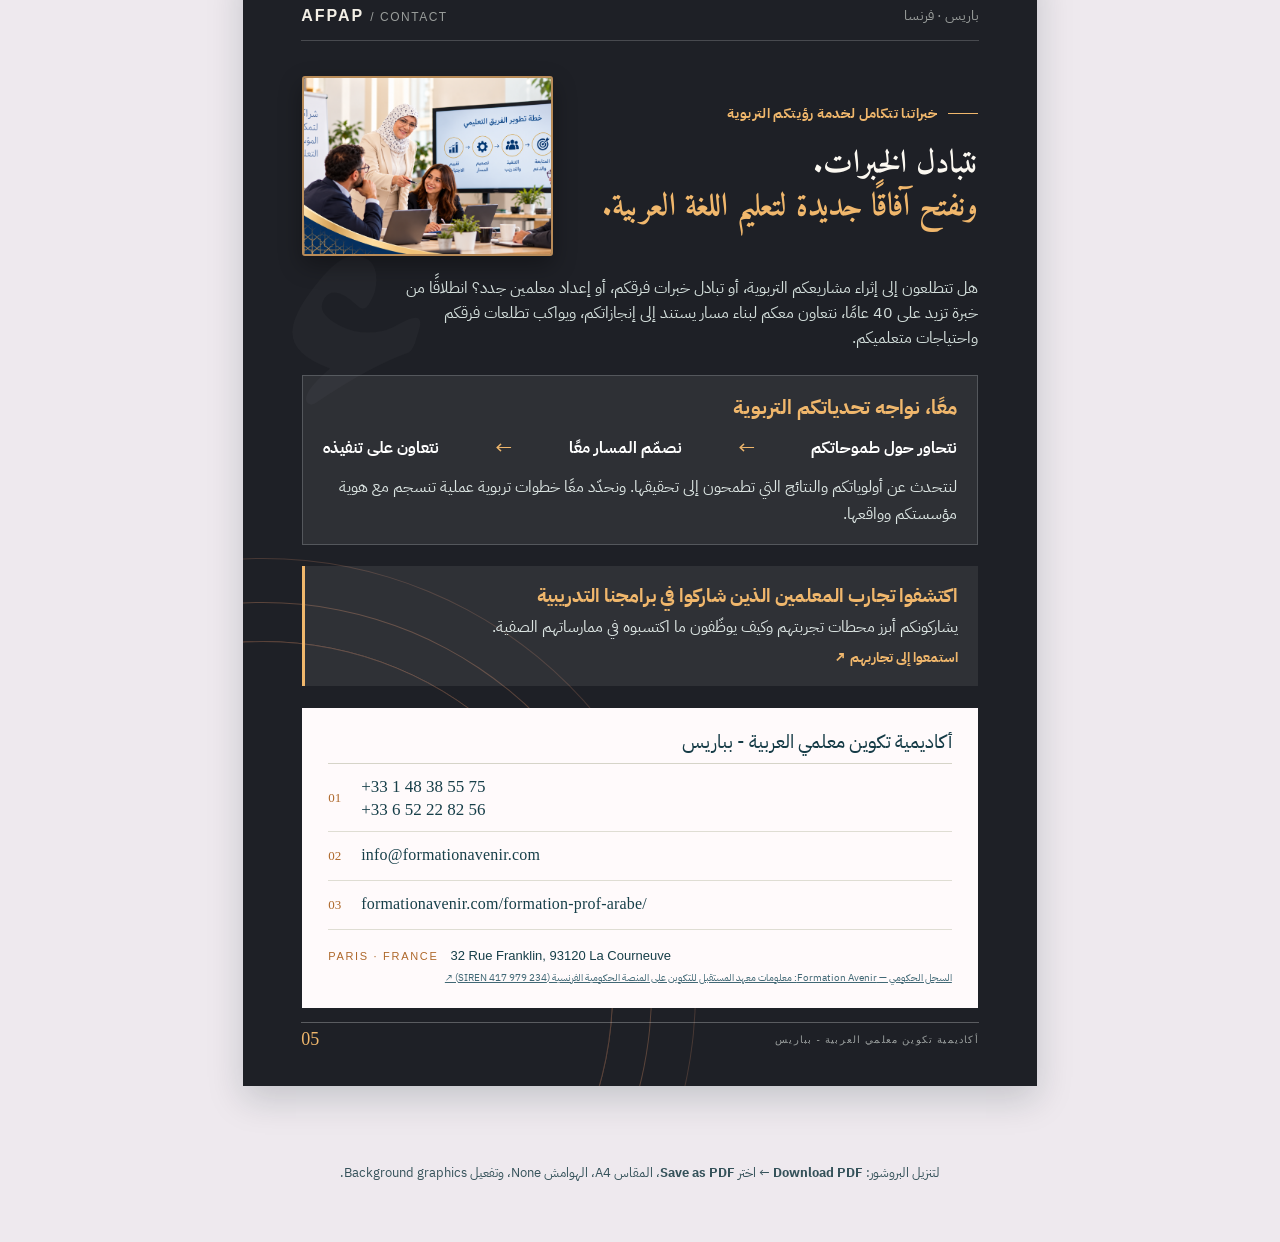
==== commit 0675018a: "Add clear training audience bullets on cover" ====
--- a/index.html
+++ b/index.html
@@ -64,9 +64,7 @@
 				>
 					<div class="cover-photo-shade"></div>
 					
-					<div class="cover-photo-caption">
-						<span>ننظّم دورات تكوينية لمعلّمي اللغة العربية والراغبين في التخصّص في تدريسها</span>
-					</div>
+					<div class="cover-photo-caption"><span class="caption-lead">ننظّم دورات تكوينية لـ:</span><ul class="caption-audiences"><li>معلّمي اللغة العربية والراغبين في تدريسها</li><li>المسؤولين البيداغوجيين</li><li>مديري المدارس والمؤسسات التعليمية</li></ul></div>
 				</div>
 				<footer class="cover-footer">
 					<div class="cover-modes"><span class="cover-feature">تكوين عملي</span><span class="cover-feature">حضوري أو عن بُعد</span><span class="cover-feature">تخفيض خاص للمؤسسات</span></div>
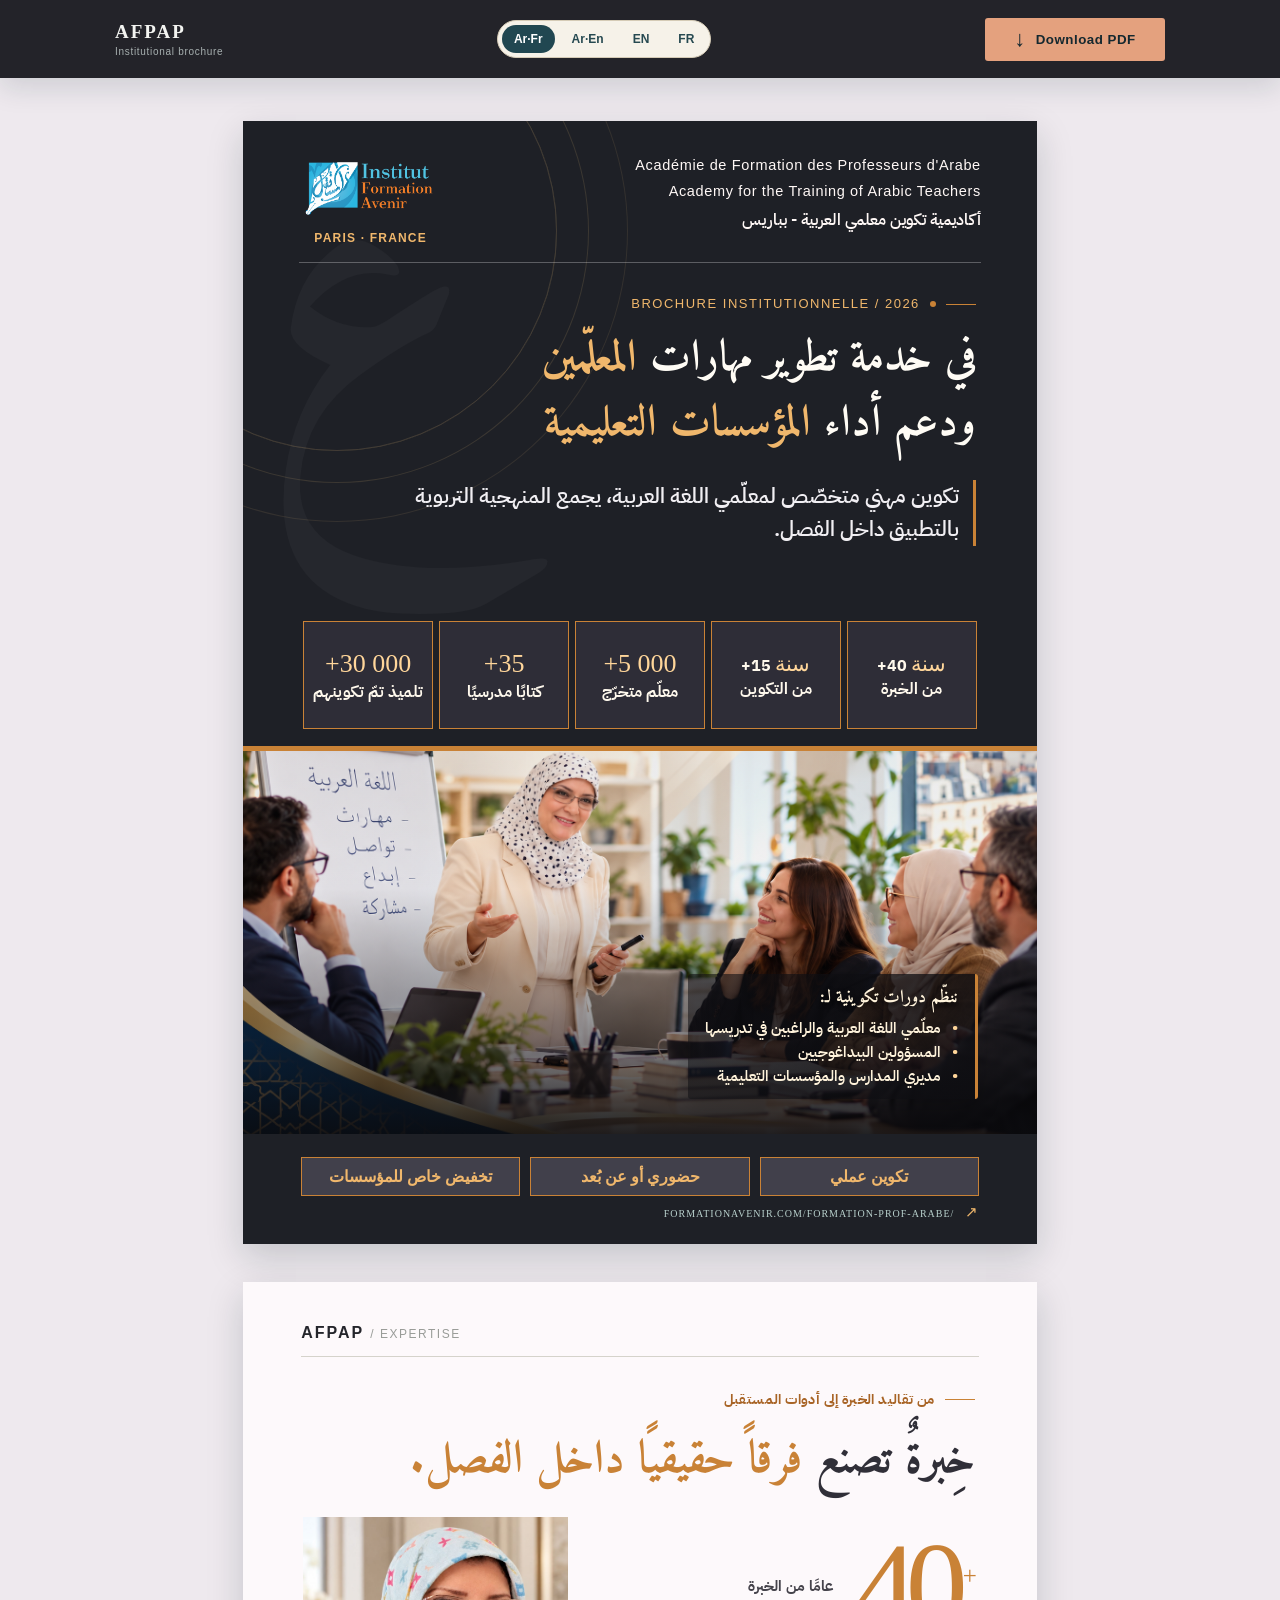
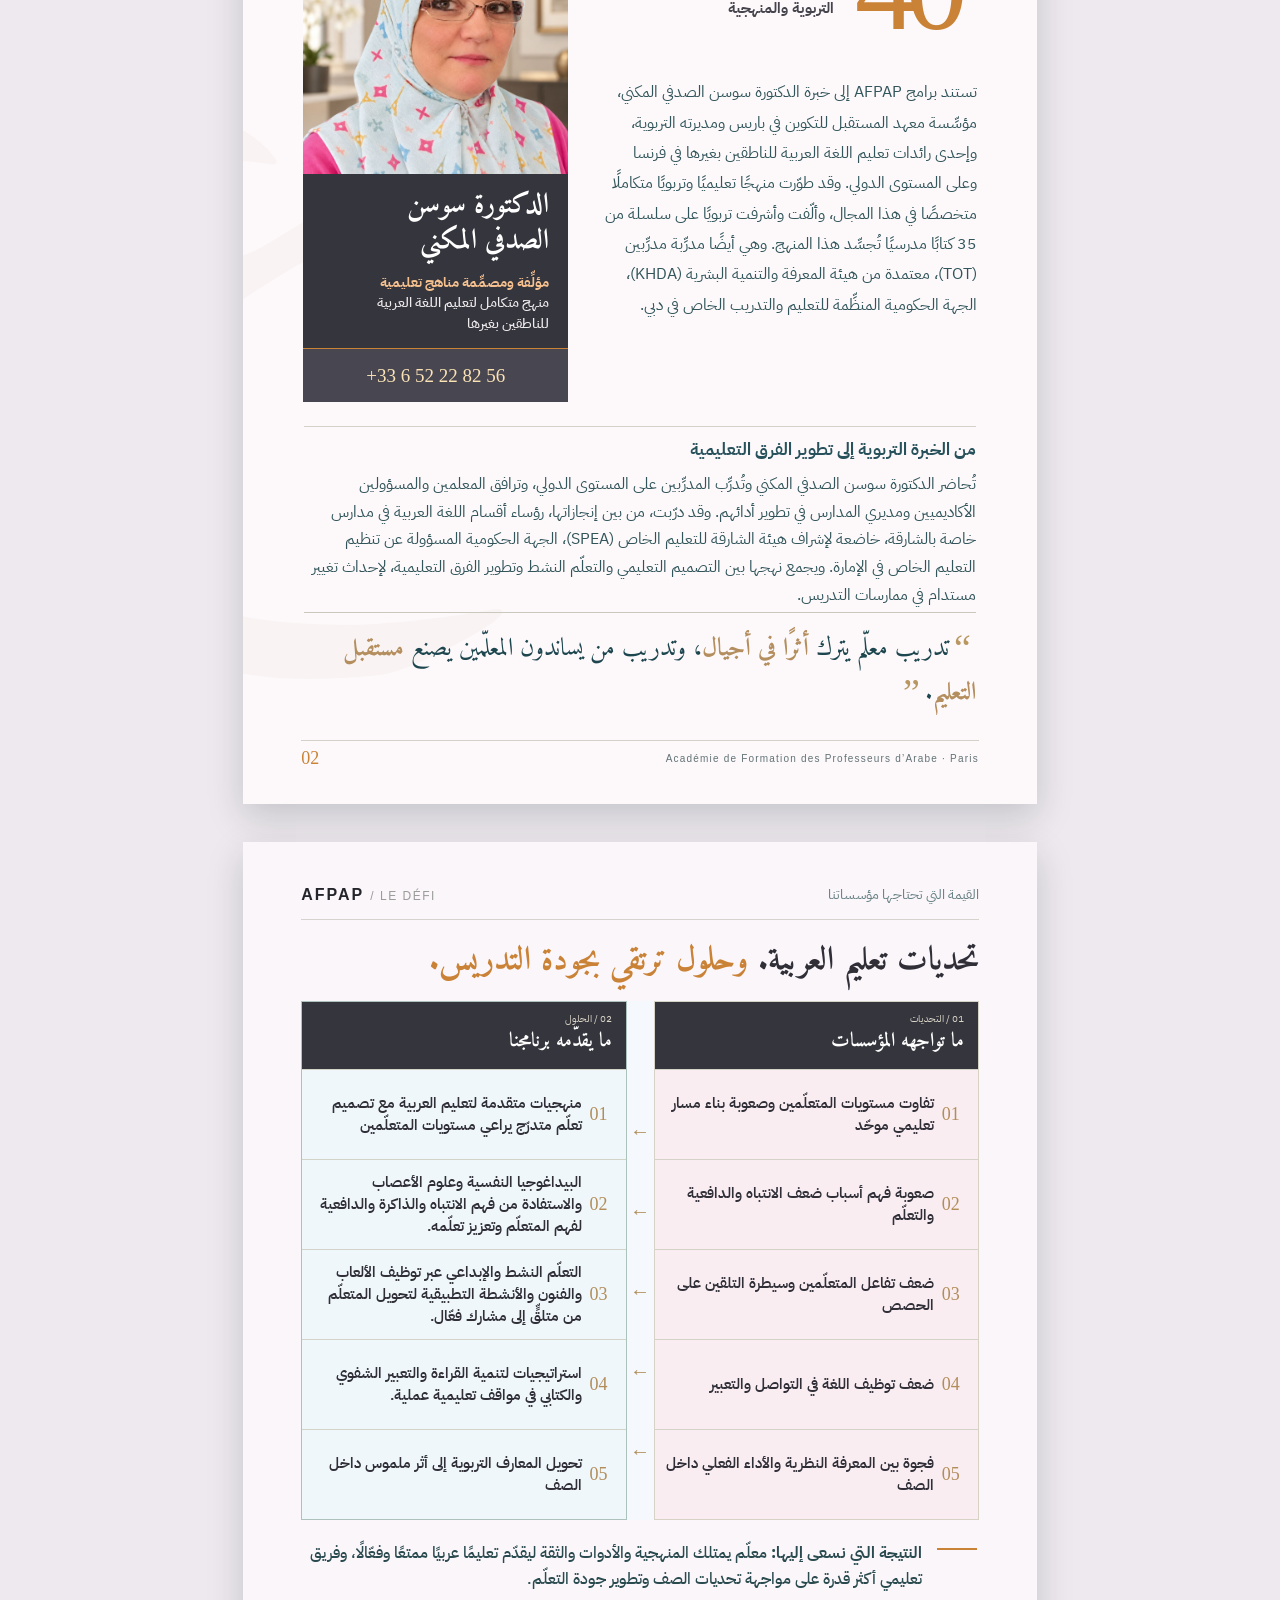
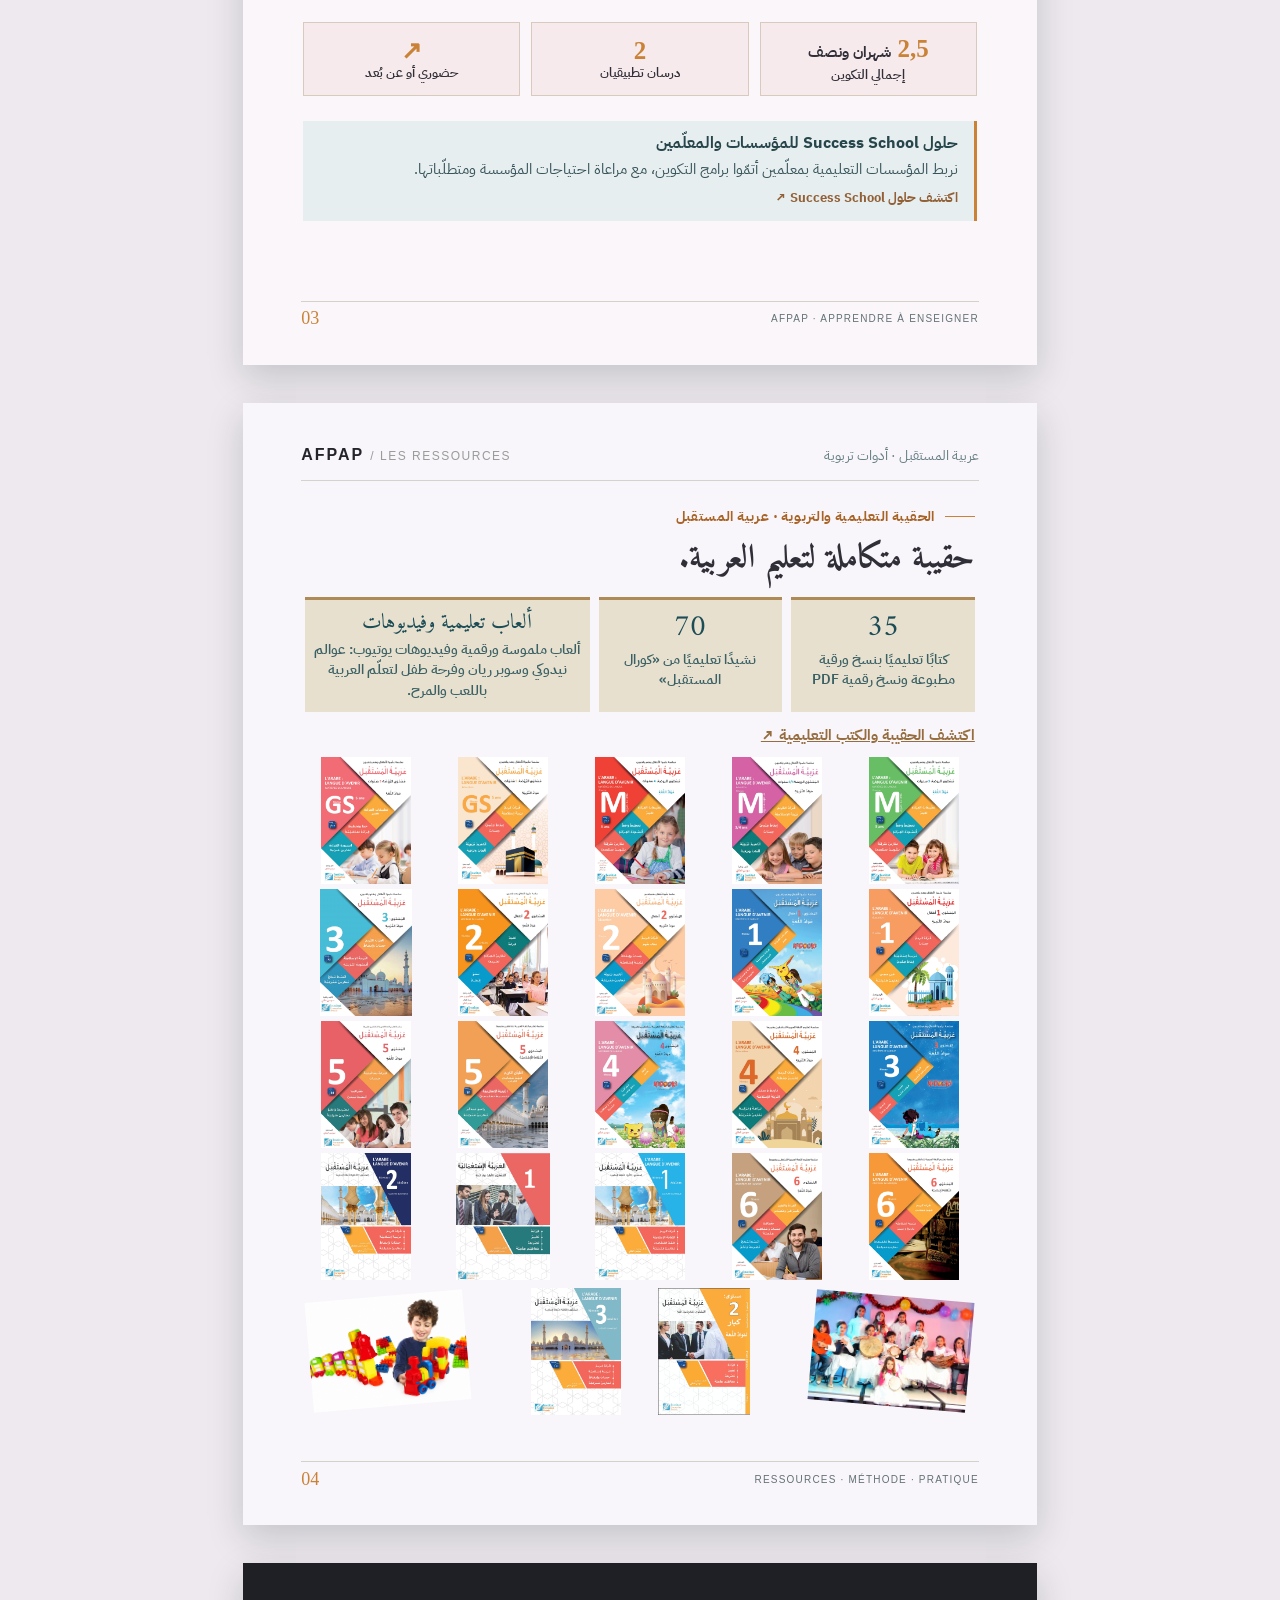
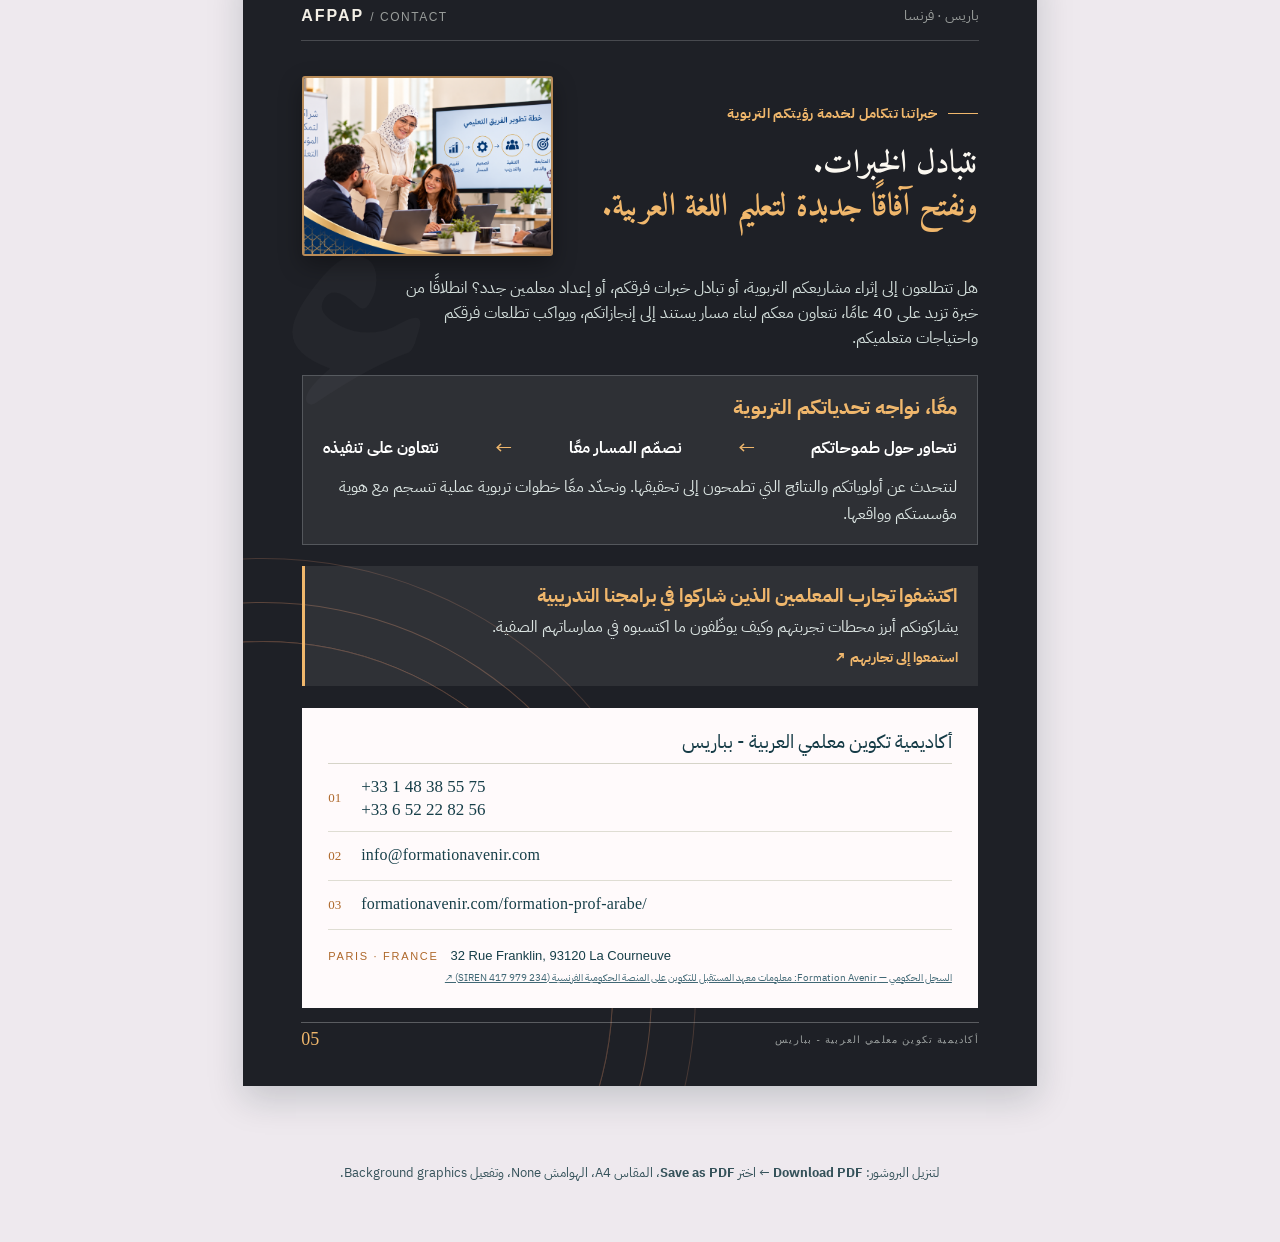
==== commit b2a040df: "Fix Arabic year-unit order with isolated number and unit" ====
--- a/index.html
+++ b/index.html
@@ -56,7 +56,7 @@
 						</p>
 					</div>
 				</div>
-                <div class="cover-proof" lang="ar" aria-label="مؤشرات الخبرة التربوية"><div><strong dir="ltr">+40 <small>سنة</small></strong><span>من الخبرة</span></div><div><strong dir="ltr">+15 <small>سنة</small></strong><span>من التكوين</span></div><div><strong dir="ltr">+5&nbsp;000</strong><span>معلّم متخرّج</span></div><div><strong>+35</strong><span>كتابًا مدرسيًا</span></div><div><strong dir="ltr">+30&nbsp;000</strong><span>تلميذ تمّ تكوينهم</span></div></div>
+                <div class="cover-proof" lang="ar" aria-label="مؤشرات الخبرة التربوية"><div><strong dir="ltr"><span class="cover-proof-number">+40</span><small dir="rtl">سنة</small></strong><span>من الخبرة</span></div><div><strong dir="ltr"><span class="cover-proof-number">+15</span><small dir="rtl">سنة</small></strong><span>من التكوين</span></div><div><strong dir="ltr">+5&nbsp;000</strong><span>معلّم متخرّج</span></div><div><strong>+35</strong><span>كتابًا مدرسيًا</span></div><div><strong dir="ltr">+30&nbsp;000</strong><span>تلميذ تمّ تكوينهم</span></div></div>
 				<div
 					class="cover-photo"
 					role="img"
--- a/style.css
+++ b/style.css
@@ -883,3 +883,11 @@
 .cover .cover-proof strong small{font-size:.82em;line-height:1}
 .cover .cover-proof span{font-size:16px;line-height:1.15}
 .cover .cover-proof[lang="ar"] strong{direction:ltr}
+
+/* Cover: readable training audience list without changing the photo section. */
+.cover .cover-photo-caption .caption-lead{display:block;font-size:18px;line-height:1.3}
+.cover .cover-photo-caption .caption-audiences{list-style:none;padding:0;margin:8px 0 0;display:grid;gap:4px}
+.cover .cover-photo-caption .caption-audiences li{position:relative;padding-inline-start:17px;font-family:var(--font-body),sans-serif;font-size:15px;line-height:1.35;font-weight:600;color:#fff3db}
+.cover .cover-photo-caption .caption-audiences li::before{content:"•";position:absolute;inset-inline-start:0;color:var(--cover-salmon-pale)}
+.english-only .cover .cover-photo-caption .caption-lead,.french-only .cover .cover-photo-caption .caption-lead{font-family:Georgia,serif;font-size:17px}
+.english-only .cover .cover-photo-caption .caption-audiences li,.french-only .cover .cover-photo-caption .caption-audiences li{font-family:Arial,sans-serif;font-size:15px}
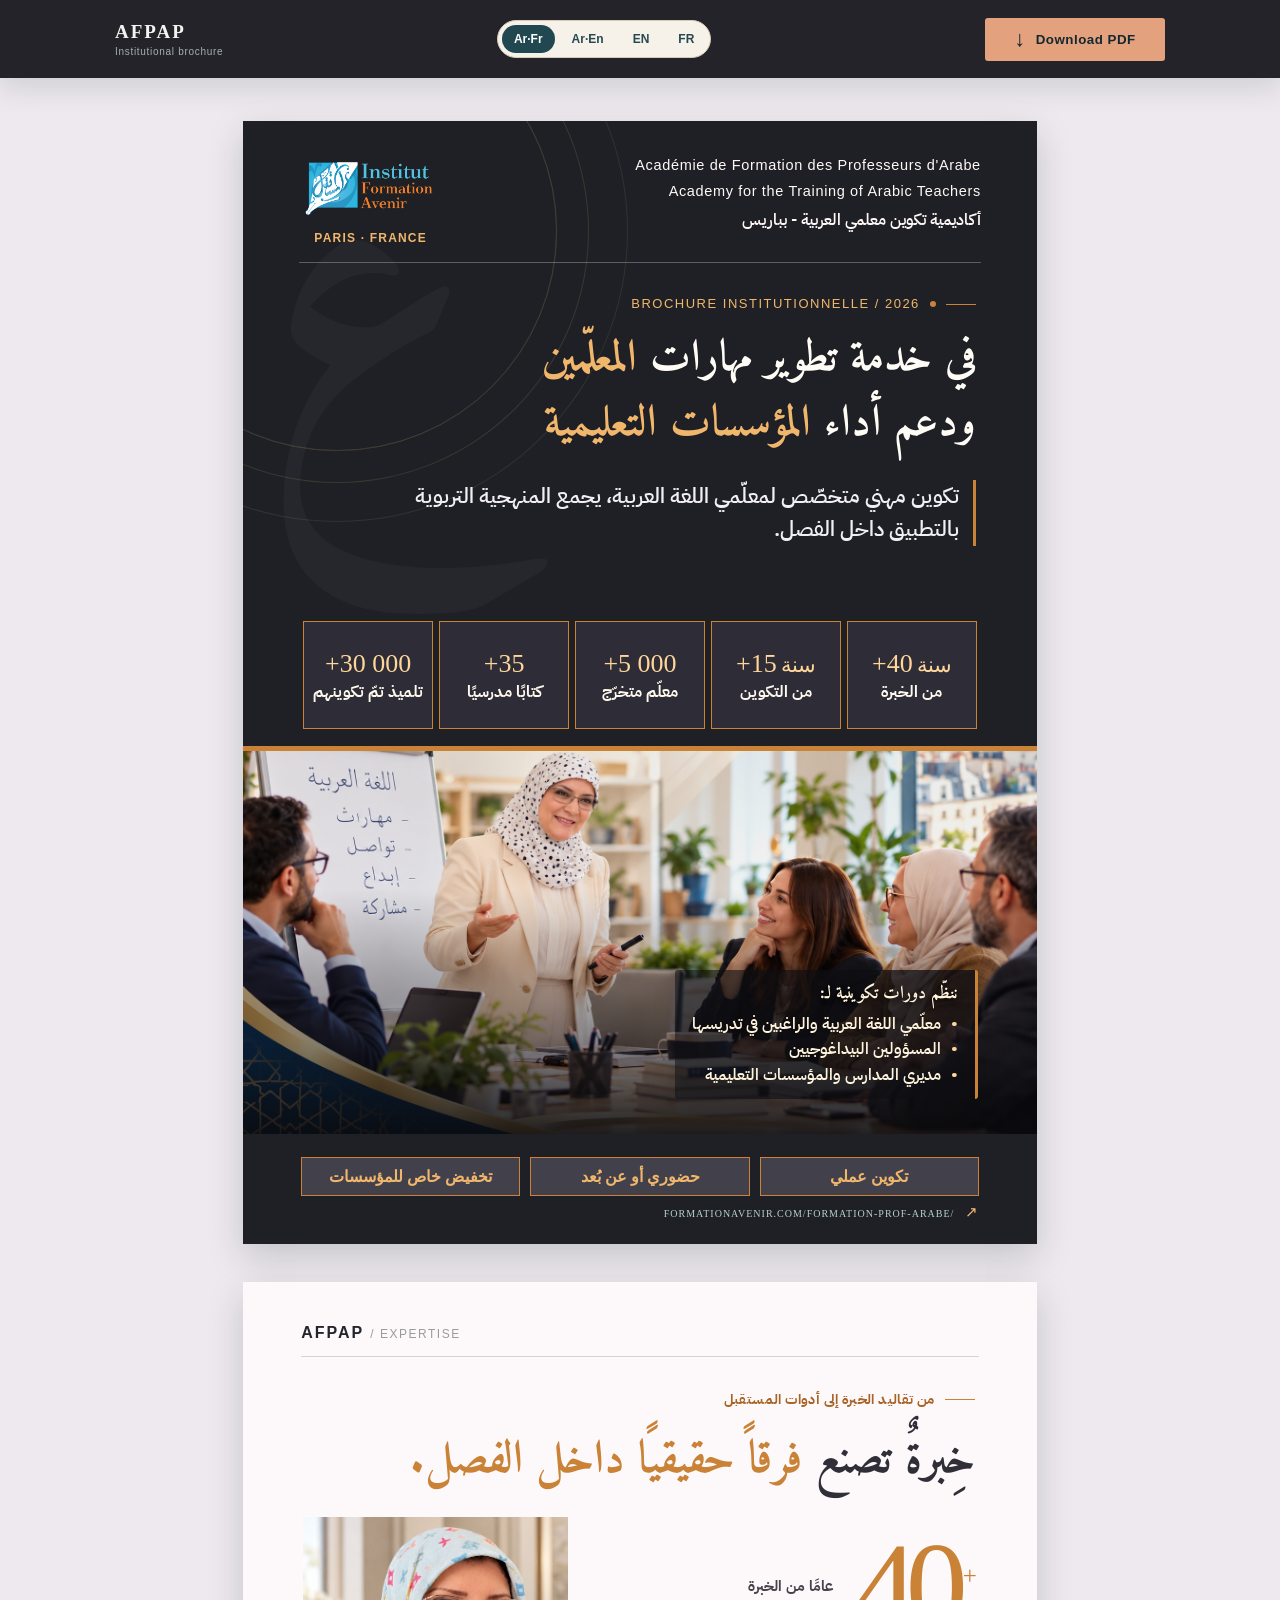
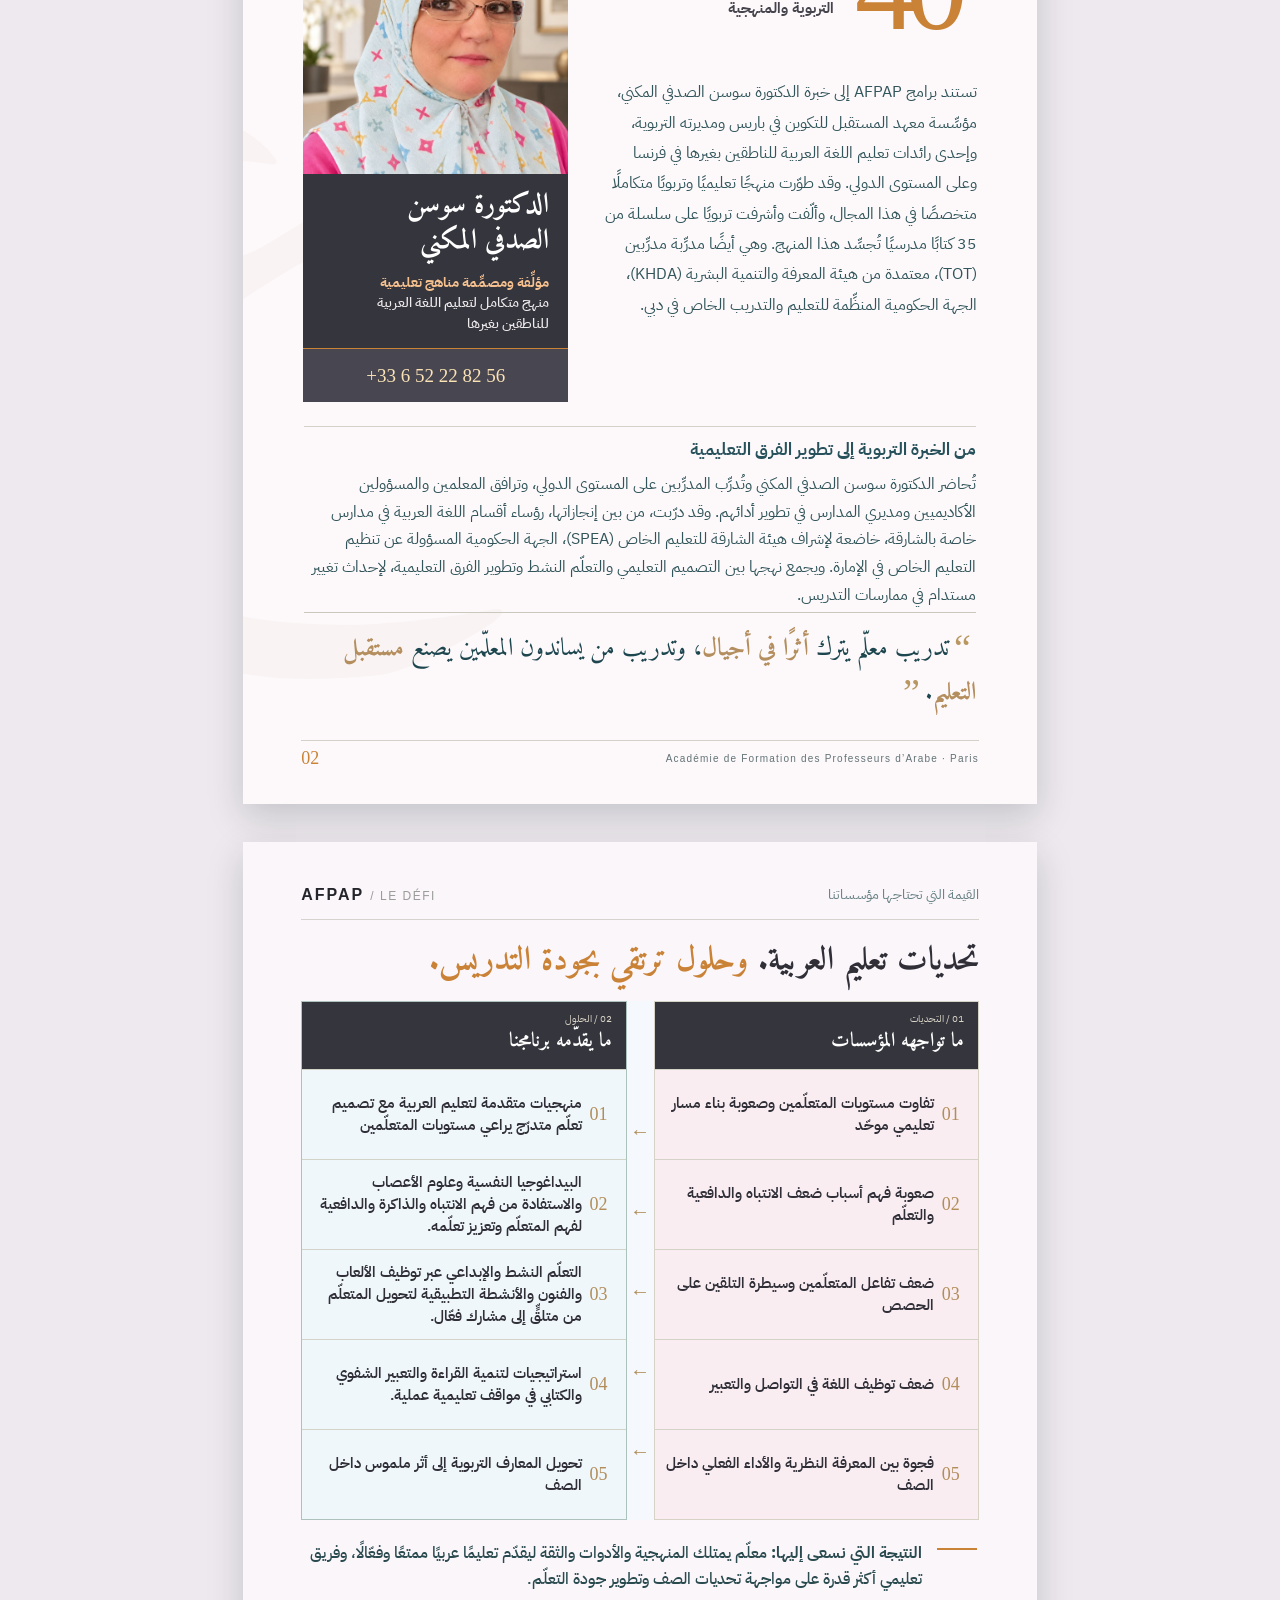
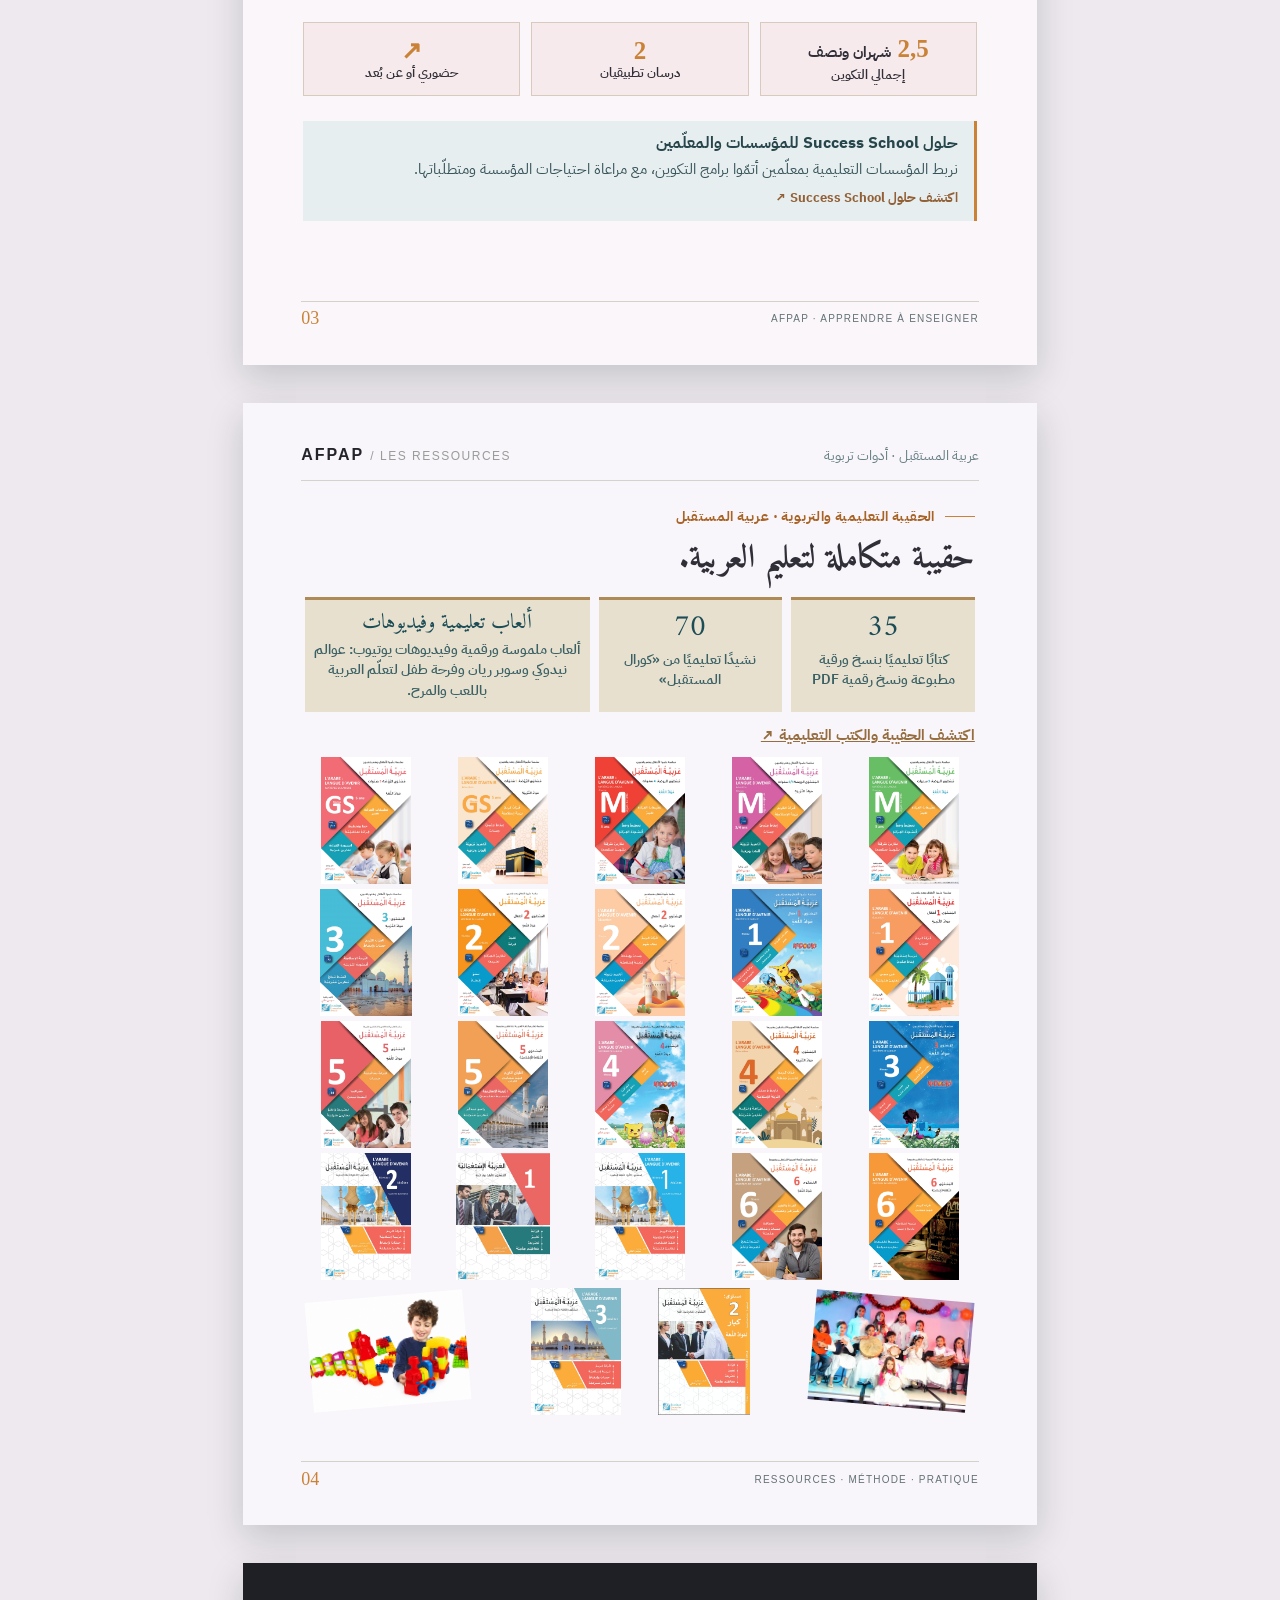
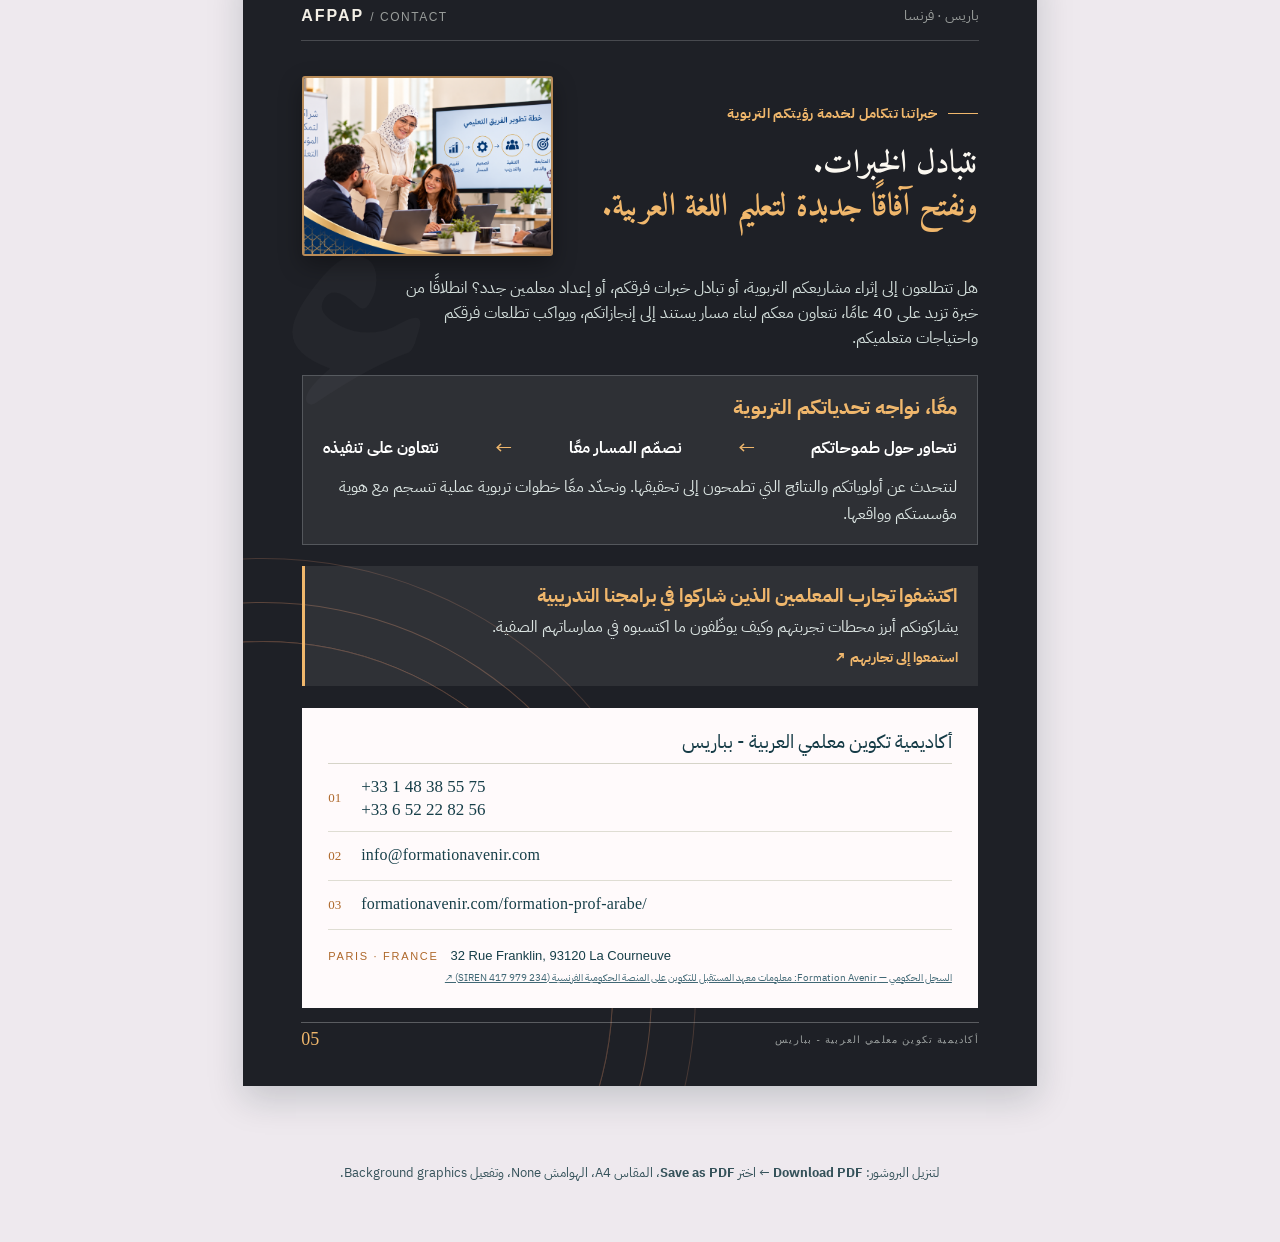
==== commit 45a5c710: "Use fixed-order year unit markup in Arabic cover" ====
--- a/index.html
+++ b/index.html
@@ -56,7 +56,7 @@
 						</p>
 					</div>
 				</div>
-                <div class="cover-proof" lang="ar" aria-label="مؤشرات الخبرة التربوية"><div><strong dir="ltr"><span class="cover-proof-number">+40</span><small dir="rtl">سنة</small></strong><span>من الخبرة</span></div><div><strong dir="ltr"><span class="cover-proof-number">+15</span><small dir="rtl">سنة</small></strong><span>من التكوين</span></div><div><strong dir="ltr">+5&nbsp;000</strong><span>معلّم متخرّج</span></div><div><strong>+35</strong><span>كتابًا مدرسيًا</span></div><div><strong dir="ltr">+30&nbsp;000</strong><span>تلميذ تمّ تكوينهم</span></div></div>
+                <div class="cover-proof" lang="ar" aria-label="مؤشرات الخبرة التربوية"><div><strong class="cover-proof-year"><span class="cover-proof-number">+40</span><small>سنة</small></strong><span>من الخبرة</span></div><div><strong class="cover-proof-year"><span class="cover-proof-number">+15</span><small>سنة</small></strong><span>من التكوين</span></div><div><strong dir="ltr">+5&nbsp;000</strong><span>معلّم متخرّج</span></div><div><strong>+35</strong><span>كتابًا مدرسيًا</span></div><div><strong dir="ltr">+30&nbsp;000</strong><span>تلميذ تمّ تكوينهم</span></div></div>
 				<div
 					class="cover-photo"
 					role="img"
--- a/style.css
+++ b/style.css
@@ -887,7 +887,12 @@
 /* Cover: readable training audience list without changing the photo section. */
 .cover .cover-photo-caption .caption-lead{display:block;font-size:18px;line-height:1.3}
 .cover .cover-photo-caption .caption-audiences{list-style:none;padding:0;margin:8px 0 0;display:grid;gap:4px}
-.cover .cover-photo-caption .caption-audiences li{position:relative;padding-inline-start:17px;font-family:var(--font-body),sans-serif;font-size:15px;line-height:1.35;font-weight:600;color:#fff3db}
+.cover .cover-photo-caption .caption-audiences li{position:relative;padding-inline-start:17px;font-family:var(--font-body),sans-serif;font-size:16px;line-height:1.35;font-weight:600;color:#fff3db}
 .cover .cover-photo-caption .caption-audiences li::before{content:"•";position:absolute;inset-inline-start:0;color:var(--cover-salmon-pale)}
-.english-only .cover .cover-photo-caption .caption-lead,.french-only .cover .cover-photo-caption .caption-lead{font-family:Georgia,serif;font-size:17px}
-.english-only .cover .cover-photo-caption .caption-audiences li,.french-only .cover .cover-photo-caption .caption-audiences li{font-family:Arial,sans-serif;font-size:15px}
+.english-only .cover .cover-photo-caption .caption-lead,.french-only .cover .cover-photo-caption .caption-lead{font-family:Georgia,serif;font-size:18px}
+.english-only .cover .cover-photo-caption .caption-audiences li,.french-only .cover .cover-photo-caption .caption-audiences li{font-family:Arial,sans-serif;font-size:16px}
+
+/* Keep the Arabic year unit after its numeric value in visual LTR order. */
+.cover .cover-proof[lang="ar"] strong:has(.cover-proof-number){direction:ltr;flex-direction:row;unicode-bidi:isolate}
+.cover .cover-proof[lang="ar"] .cover-proof-number{display:inline;direction:ltr;unicode-bidi:isolate;font:inherit;color:inherit;margin:0}
+.cover .cover-proof[lang="ar"] strong small{direction:rtl;unicode-bidi:isolate}
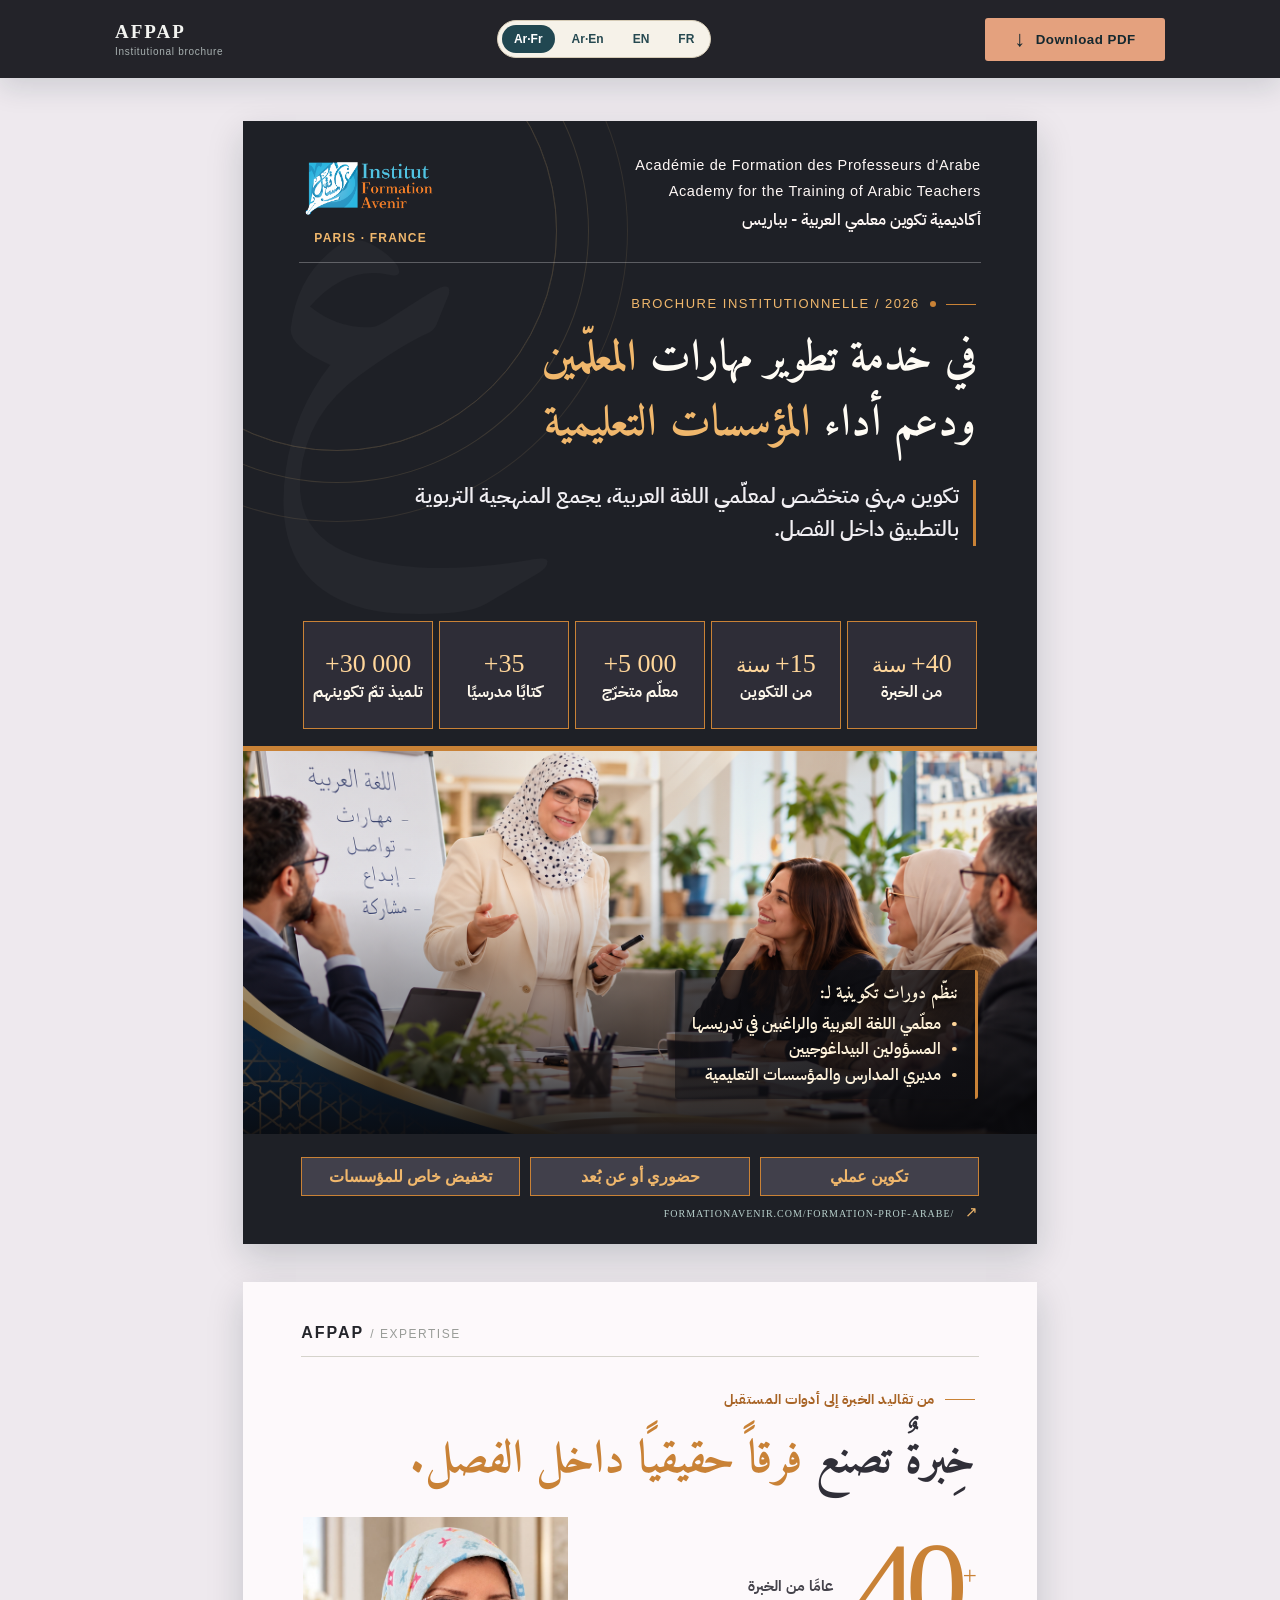
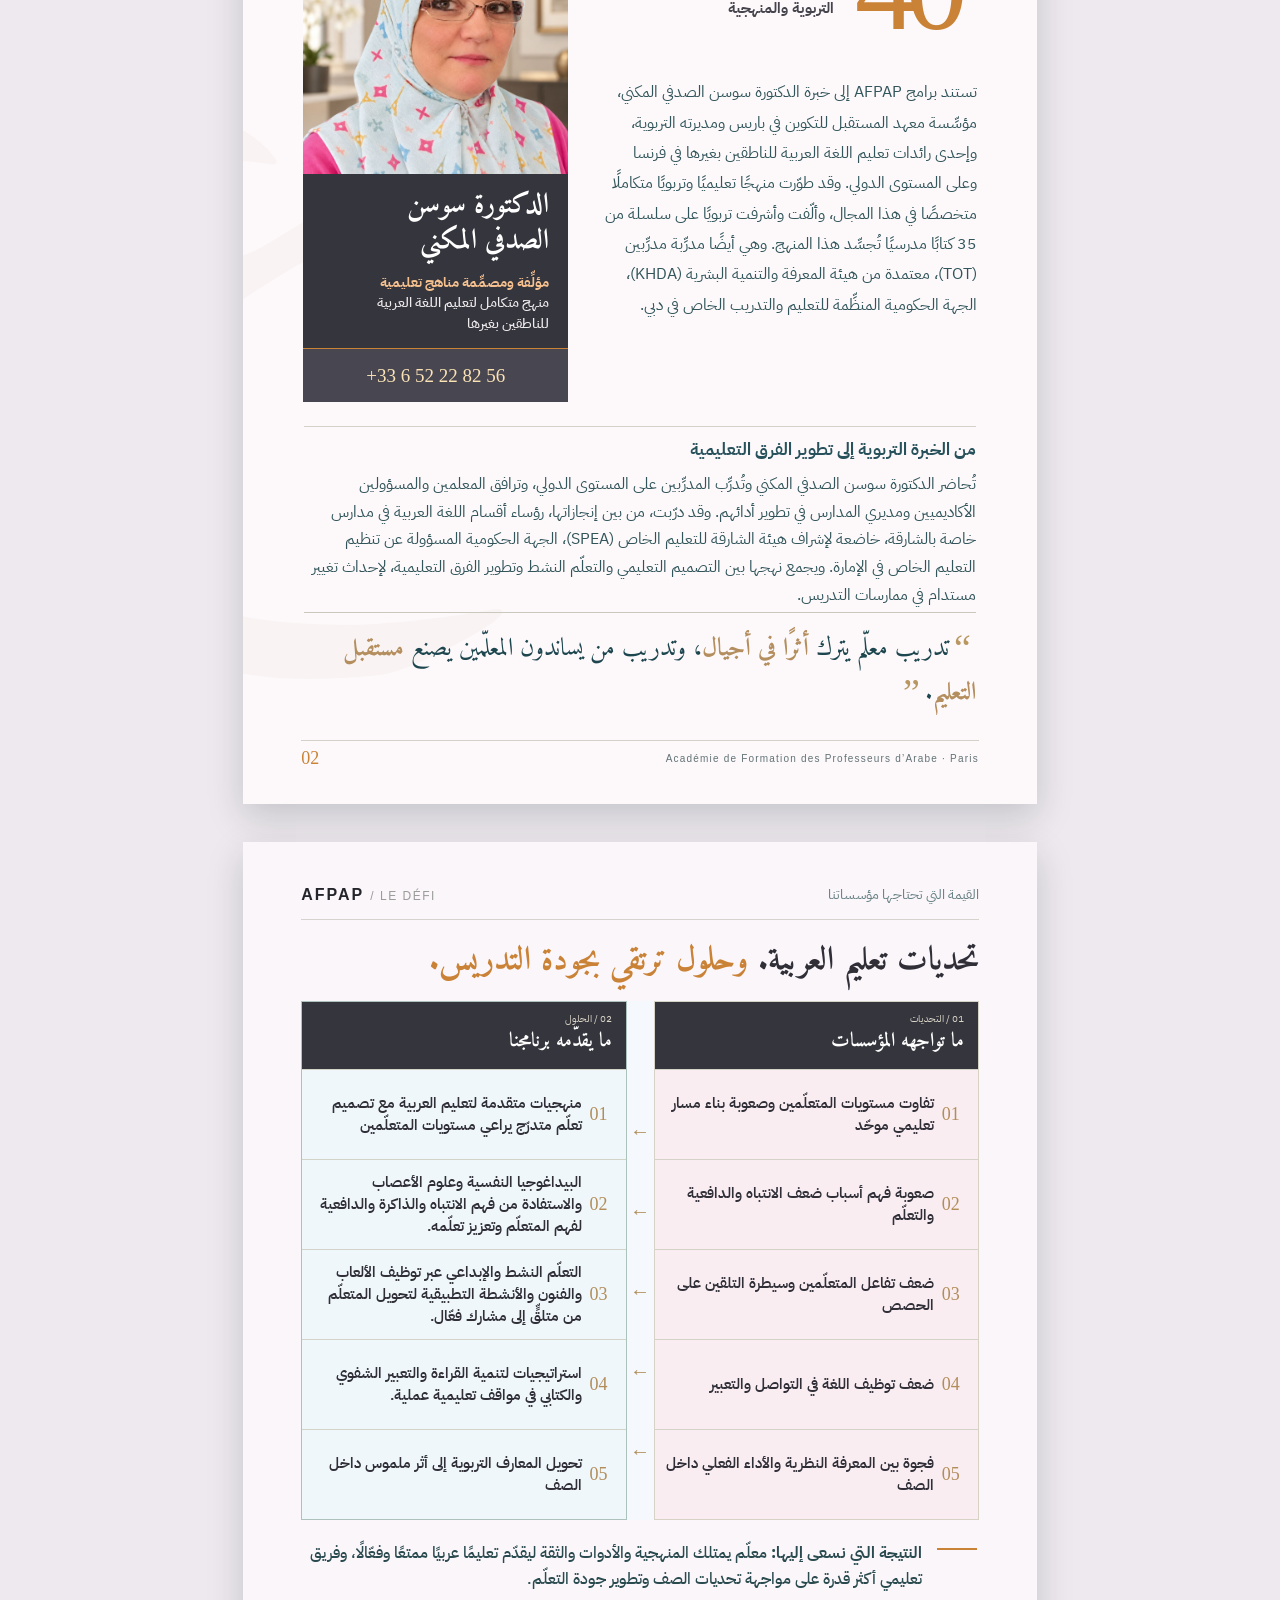
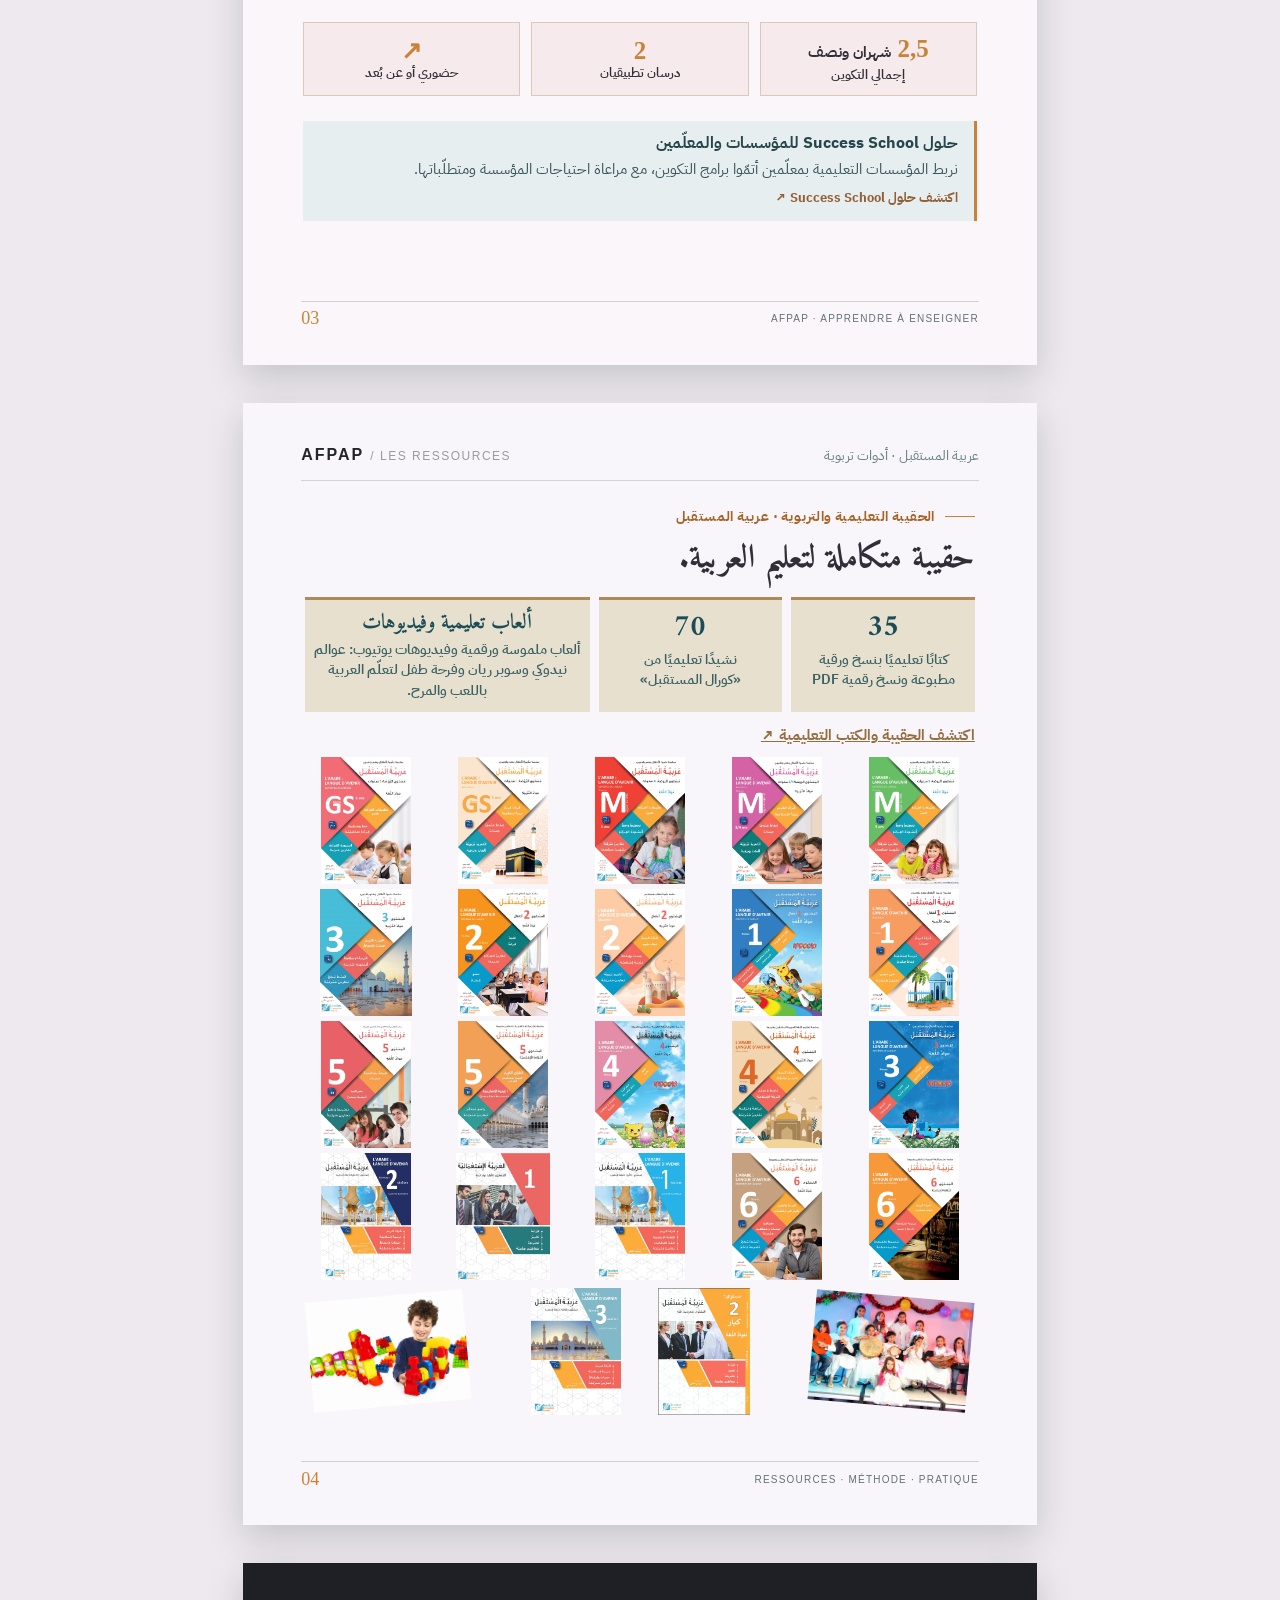
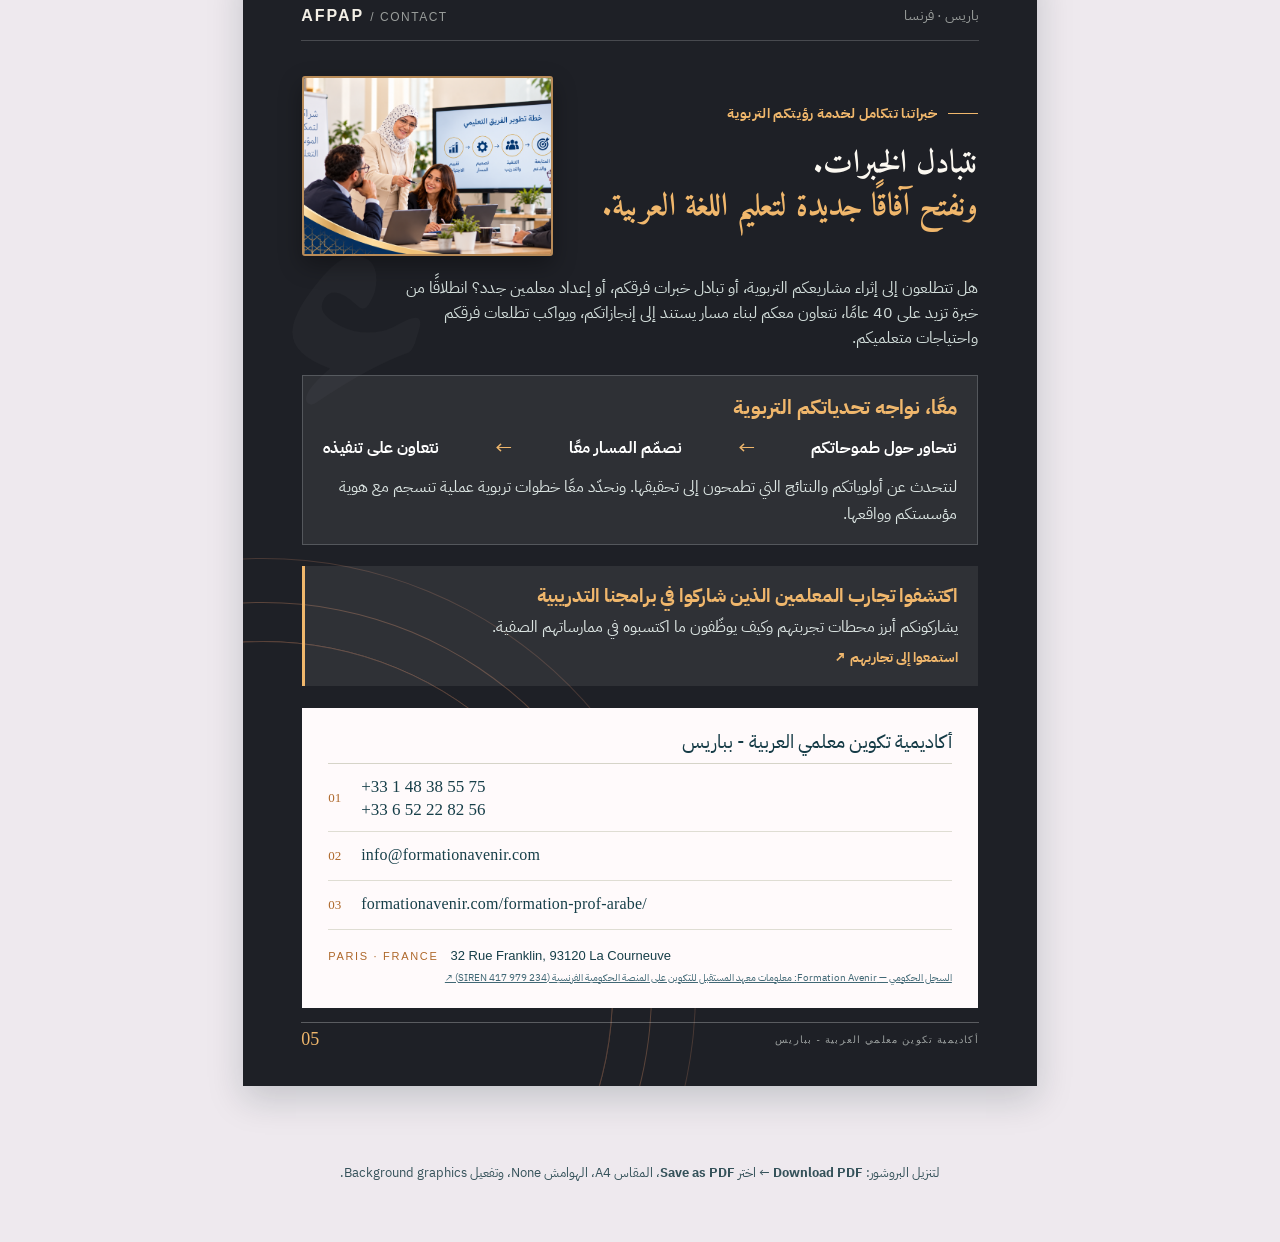
==== commit f665f071: "Put Future Choir Arabic name on a separate line in resource card" ====
--- a/index.html
+++ b/index.html
@@ -205,7 +205,7 @@
 					<div class="page-head-brand">AFPAP <span>/ LES RESSOURCES</span></div>
 					<span class="page-head-series">عربية المستقبل · أدوات تربوية</span>
 				</div>
-				<div class="resources-intro"><span class="kicker">الحقيبة التعليمية والتربوية · عربية المستقبل</span><h2>حقيبة متكاملة لتعليم العربية.</h2><div class="kit-facts"><div><strong>35</strong><span>كتابًا تعليميًا بنسخ ورقية مطبوعة ونسخ رقمية PDF</span></div><div><strong>70</strong><span>نشيدًا تعليميًا من «كورال المستقبل»</span></div><div><strong>ألعاب تعليمية وفيديوهات</strong><span>ألعاب ملموسة ورقمية وفيديوهات يوتيوب: عوالم نيدوكي وسوبر ريان وفرحة طفل لتعلّم العربية باللعب والمرح.</span></div></div><a class="resource-link" href="https://www.formationavenir.com/nos-manuels-scolaires/">اكتشف الحقيبة والكتب التعليمية ↗</a></div>
+				<div class="resources-intro"><span class="kicker">الحقيبة التعليمية والتربوية · عربية المستقبل</span><h2>حقيبة متكاملة لتعليم العربية.</h2><div class="kit-facts"><div><strong>35</strong><span>كتابًا تعليميًا بنسخ ورقية مطبوعة ونسخ رقمية PDF</span></div><div><strong>70</strong><span>نشيدًا تعليميًا من<br />«كورال المستقبل»</span></div><div><strong>ألعاب تعليمية وفيديوهات</strong><span>ألعاب ملموسة ورقمية وفيديوهات يوتيوب: عوالم نيدوكي وسوبر ريان وفرحة طفل لتعلّم العربية باللعب والمرح.</span></div></div><a class="resource-link" href="https://www.formationavenir.com/nos-manuels-scolaires/">اكتشف الحقيبة والكتب التعليمية ↗</a></div>
 				<div class="resource-books resource-books--gallery" aria-label="أغلفة الكتب التعليمية الاثنان والعشرون"><div class="resources-book-main">
 <div class="resource-book-cover collection-cover--01" role="img" aria-label="غلاف الكتاب 1"></div>
 <div class="resource-book-cover collection-cover--02" role="img" aria-label="غلاف الكتاب 2"></div>
--- a/style.css
+++ b/style.css
@@ -896,3 +896,12 @@
 .cover .cover-proof[lang="ar"] strong:has(.cover-proof-number){direction:ltr;flex-direction:row;unicode-bidi:isolate}
 .cover .cover-proof[lang="ar"] .cover-proof-number{display:inline;direction:ltr;unicode-bidi:isolate;font:inherit;color:inherit;margin:0}
 .cover .cover-proof[lang="ar"] strong small{direction:rtl;unicode-bidi:isolate}
+
+/* Explicit layout avoids bidi / flex reversal of Arabic year labels. */
+.cover .cover-proof[lang="ar"] strong.cover-proof-year{display:grid;grid-template-columns:max-content max-content;align-items:baseline;justify-content:center;column-gap:4px;direction:rtl}
+.cover .cover-proof[lang="ar"] strong.cover-proof-year .cover-proof-number{grid-column:1;grid-row:1;direction:ltr;unicode-bidi:isolate;font-size:26px}
+.cover .cover-proof[lang="ar"] strong.cover-proof-year small{grid-column:2;grid-row:1;direction:rtl;unicode-bidi:isolate}
+
+/* Page 4: make all three resource headings stronger than their bold descriptions. */
+.resources .kit-facts strong{font-weight:800}
+.resources .kit-facts span{font-weight:600}
